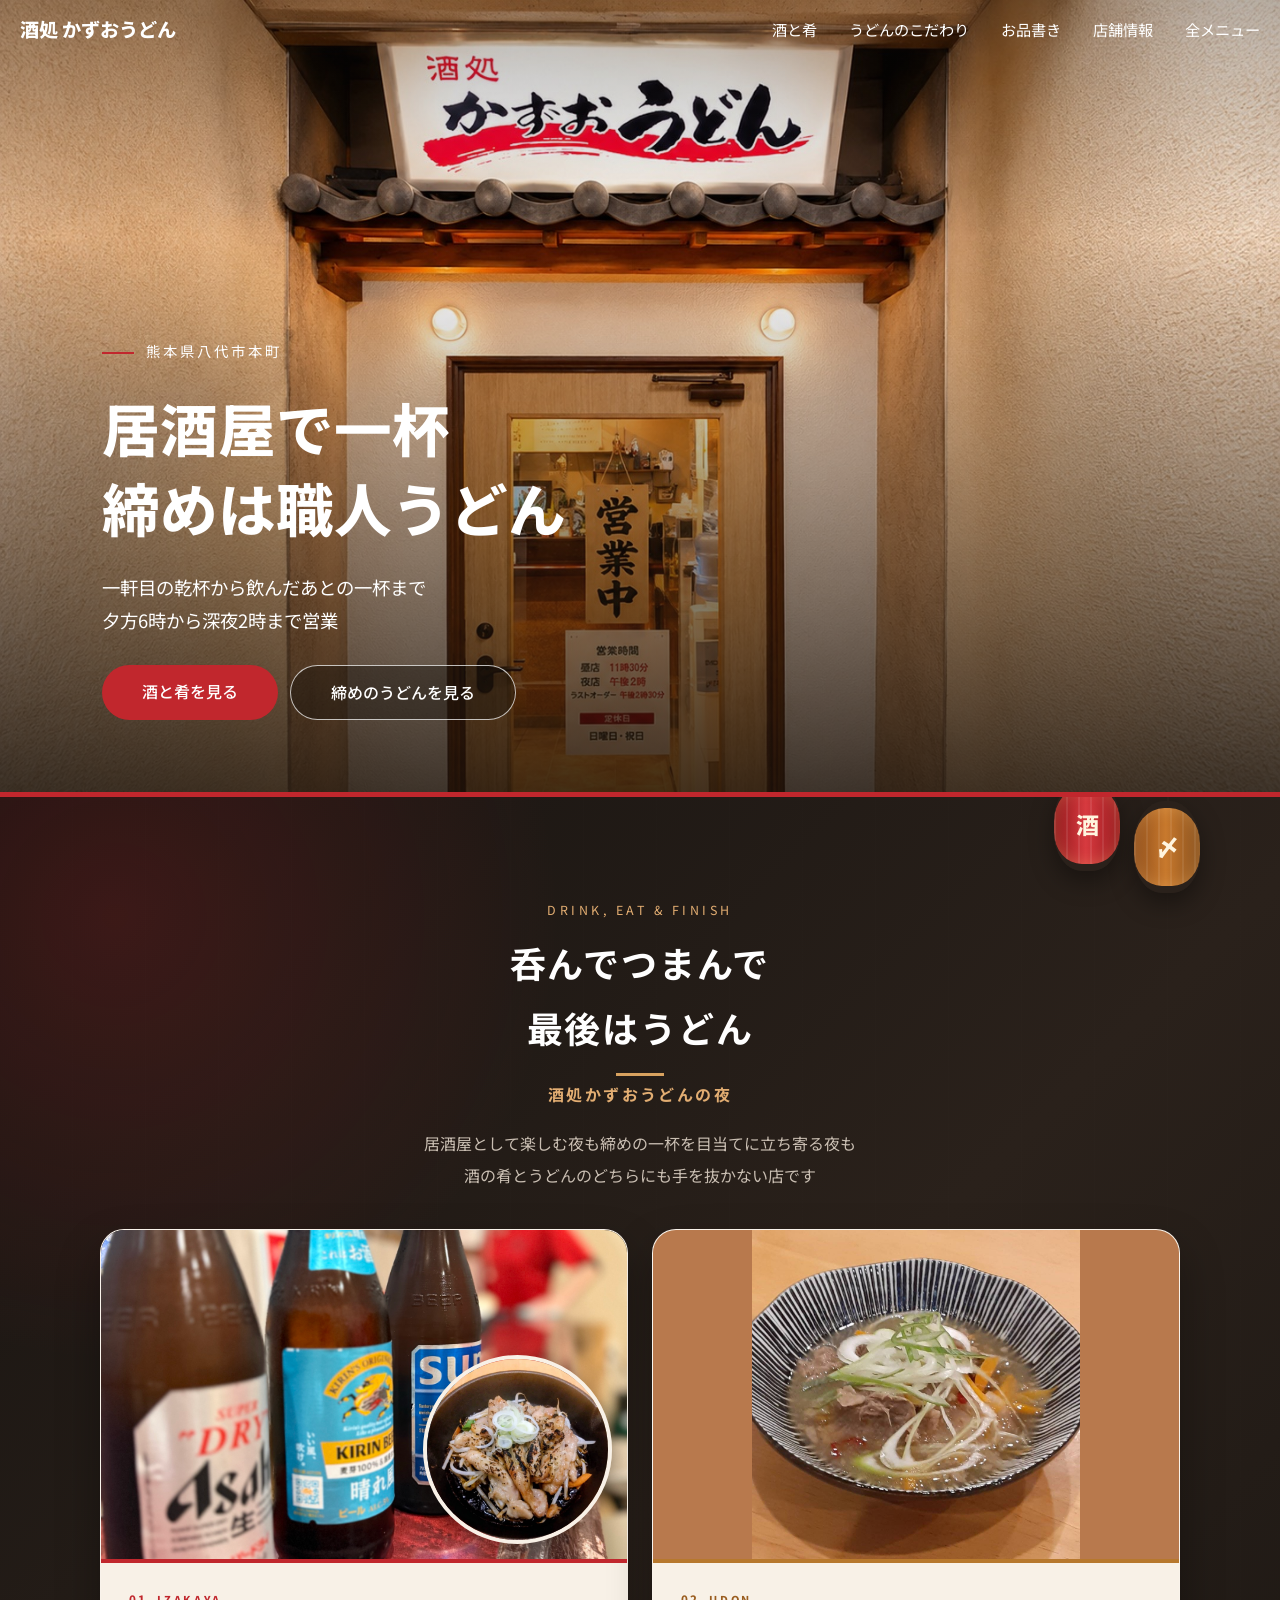
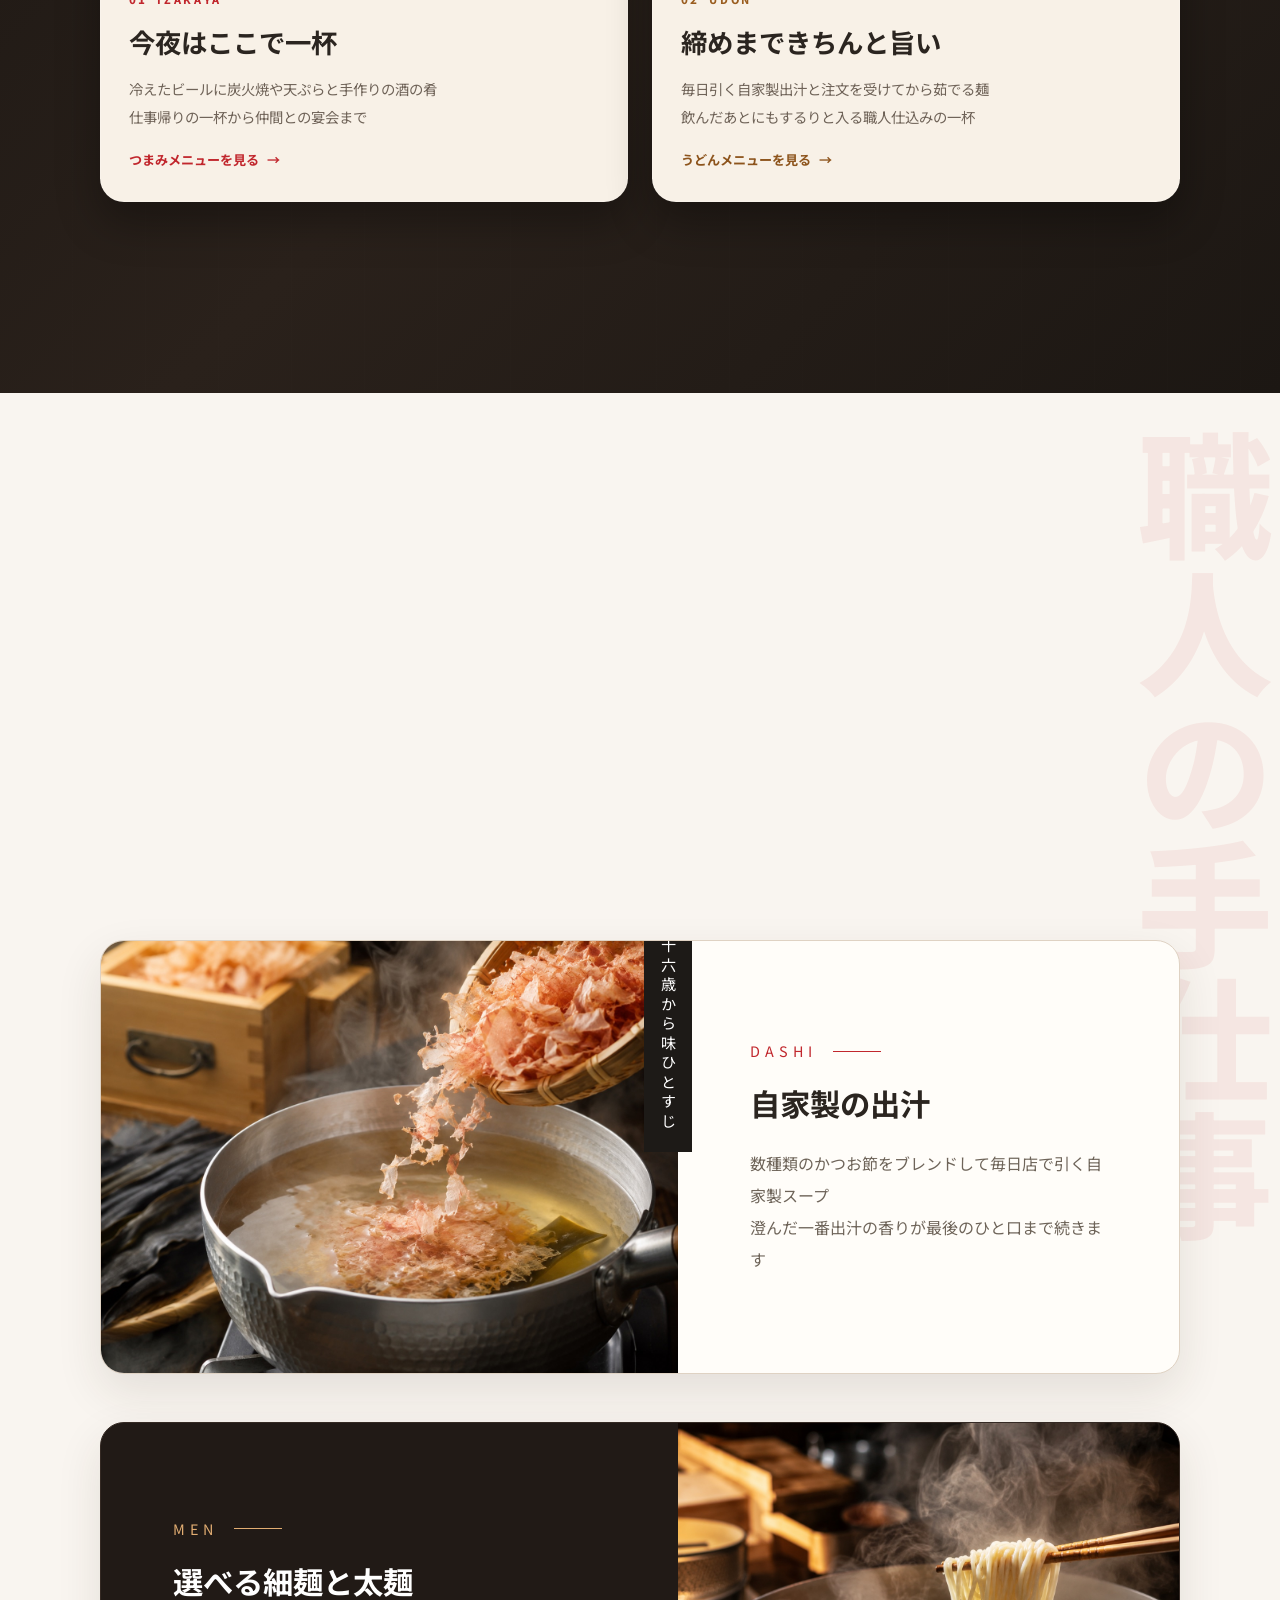
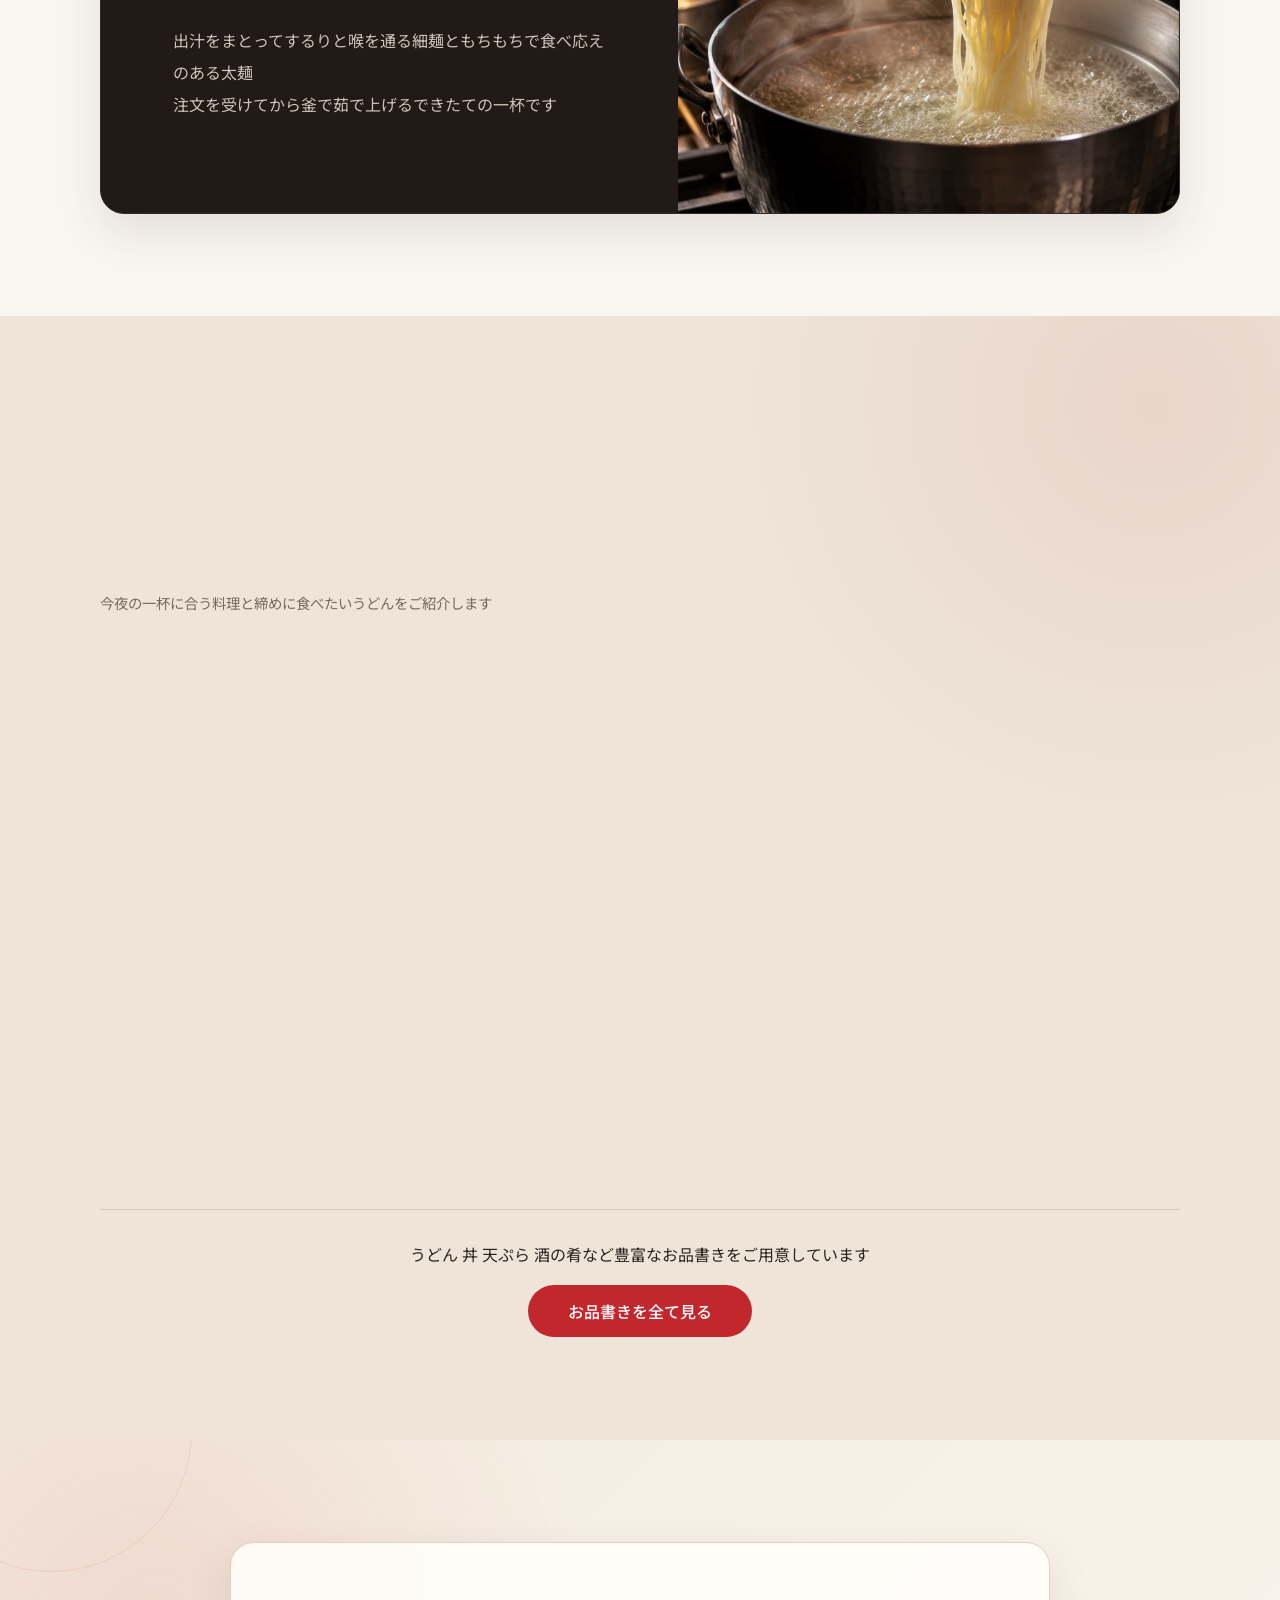
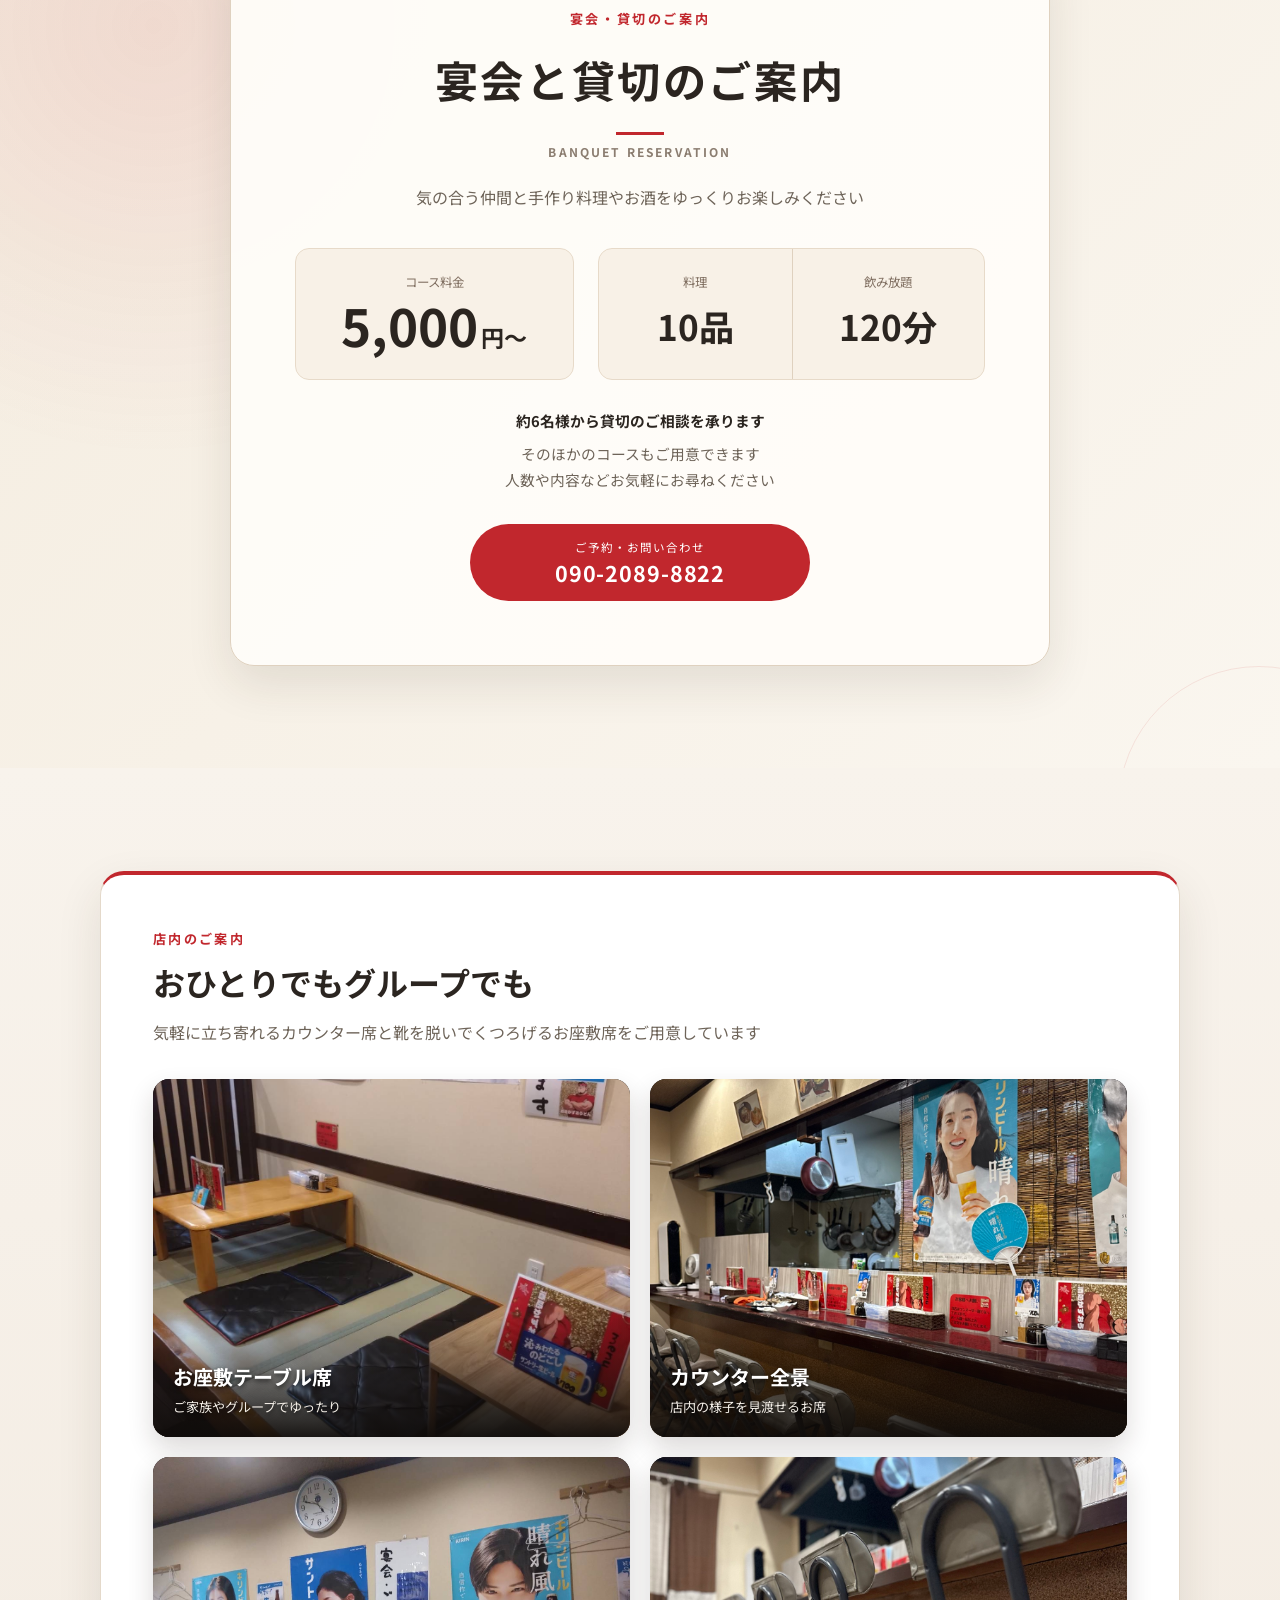
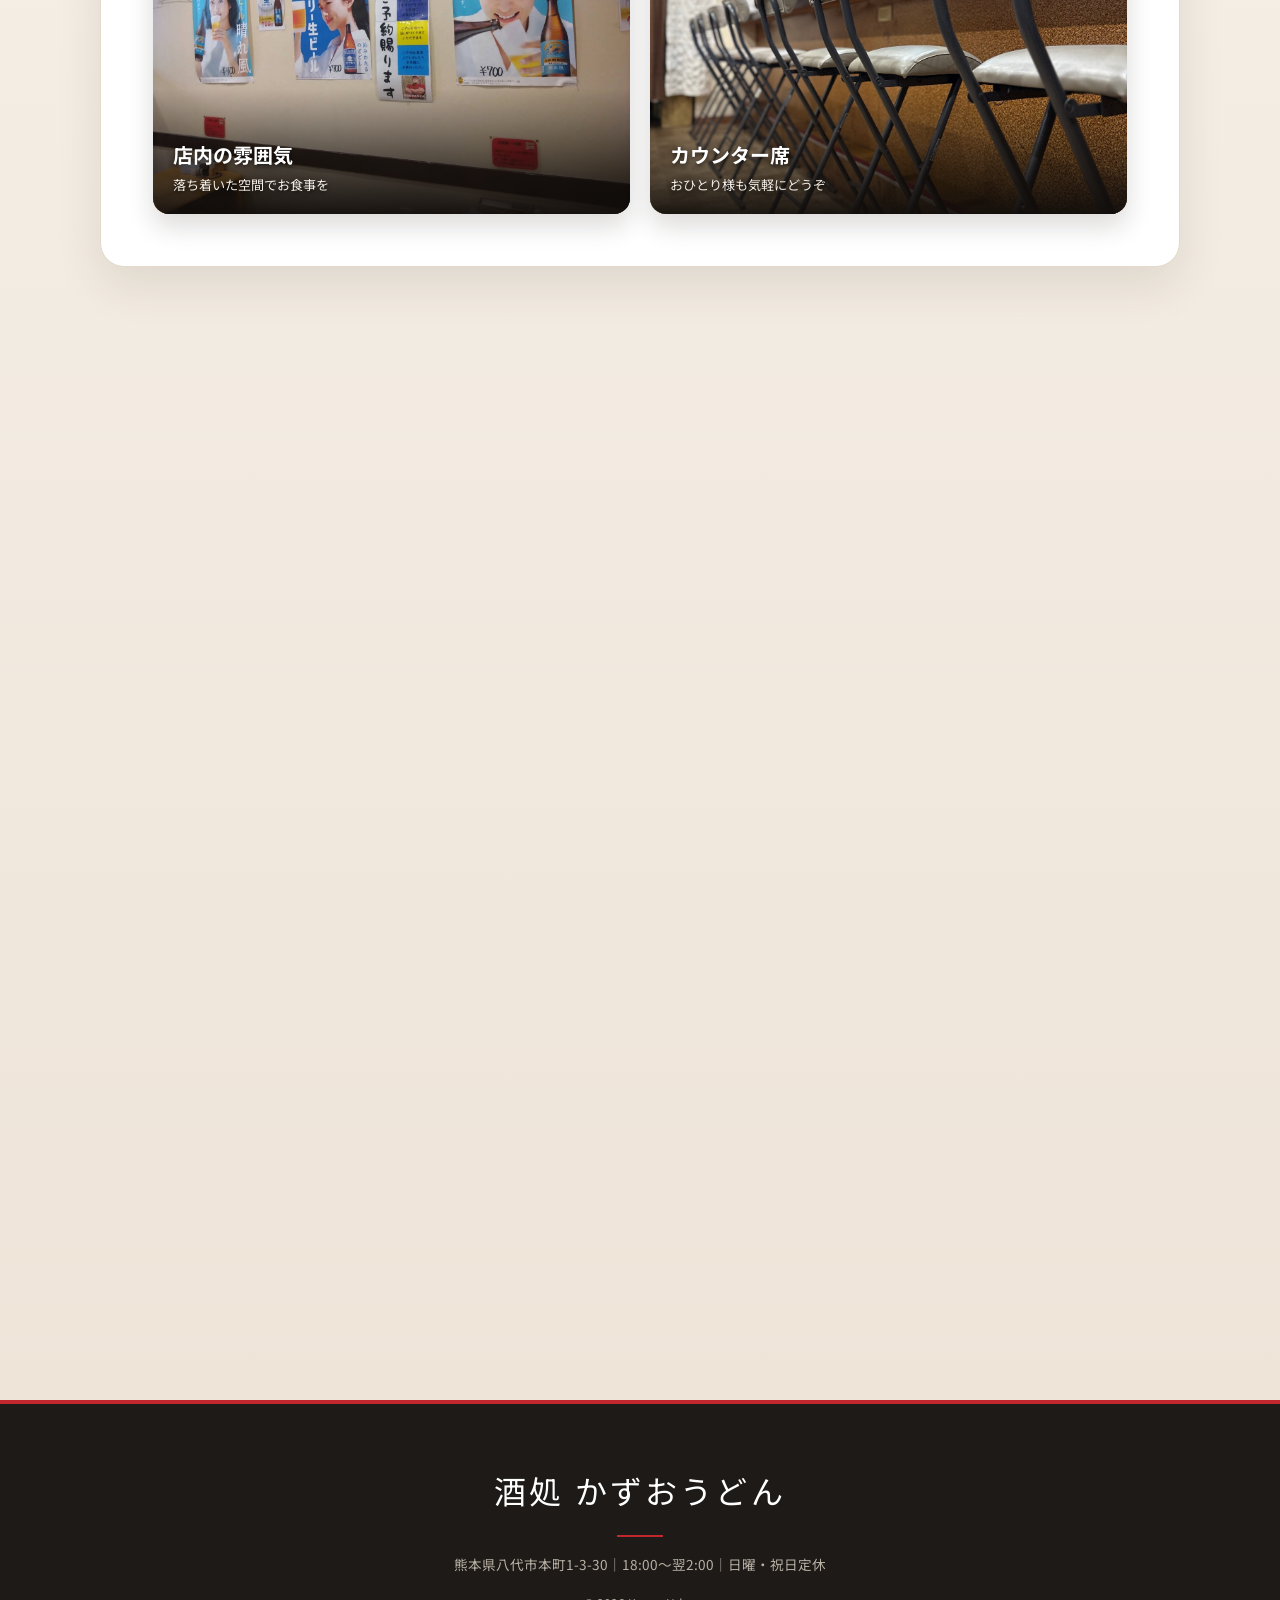
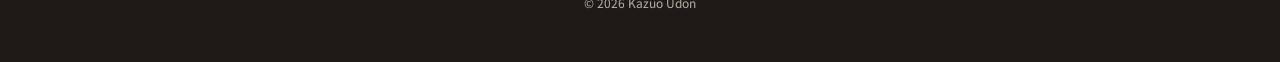
==== index.html @ e3d038cc "牛すじ写真と全ページのフォントを更新" ====
<!DOCTYPE html>
<html lang="ja">
<head>
  <meta charset="UTF-8">
  <meta name="viewport" content="width=device-width, initial-scale=1.0">
  <title>八代市の居酒屋とうどん｜酒処 かずおうどん</title>
  <meta name="description" content="熊本県八代市本町の居酒屋 酒処かずおうどん 手作りの居酒屋料理と職人仕込みのうどんを18時から翌2時まで提供 宴会や貸切にも対応">
  <meta property="og:title" content="八代市の居酒屋とうどん｜酒処 かずおうどん">
  <meta property="og:description" content="熊本県八代市本町で手作りの居酒屋料理と職人仕込みのうどんを深夜2時まで提供">
  <meta property="og:type" content="website">
  <meta property="og:image" content="images/storefront.jpg">
  <meta property="og:locale" content="ja_JP">
  <link rel="preconnect" href="https://fonts.googleapis.com">
  <link rel="preconnect" href="https://fonts.gstatic.com" crossorigin>
  <link href="https://fonts.googleapis.com/css2?family=Noto+Sans+JP:wght@400;500;600;700;800;900&amp;display=swap" rel="stylesheet">
  <link rel="stylesheet" href="css/style.css">
  <script type="application/ld+json">
  {
    "@context": "https://schema.org",
    "@type": "Restaurant",
    "name": "酒処 かずおうどん",
    "description": "熊本県八代市本町で居酒屋料理と手作りうどんを提供する酒処かずおうどん",
    "servesCuisine": ["居酒屋料理", "うどん", "和食"],
    "address": {
      "@type": "PostalAddress",
      "postalCode": "866-0861",
      "addressRegion": "熊本県",
      "addressLocality": "八代市",
      "streetAddress": "本町1-3-30",
      "addressCountry": "JP"
    },
    "geo": {
      "@type": "GeoCoordinates",
      "latitude": 32.5042107,
      "longitude": 130.6049073
    },
    "telephone": "+81-90-2089-8822",
    "openingHoursSpecification": {
      "@type": "OpeningHoursSpecification",
      "dayOfWeek": ["Monday", "Tuesday", "Wednesday", "Thursday", "Friday", "Saturday"],
      "opens": "18:00",
      "closes": "02:00"
    },
    "image": "images/storefront.jpg",
    "priceRange": "¥¥"
  }
  </script>
</head>
<body>

  <header class="header">
    <a href="#top" class="header-logo">酒処 かずおうどん</a>
    <button class="nav-toggle" aria-label="メニューを開く" aria-expanded="false">
      <span></span><span></span><span></span>
    </button>
    <nav class="nav">
      <a href="#night-style">酒と肴</a>
      <a href="#about">うどんのこだわり</a>
      <a href="#menu">お品書き</a>
      <a href="#access">店舗情報</a>
      <a href="menu.html">全メニュー</a>
    </nav>
  </header>

  <main id="top">

    <section class="hero">
      <img src="images/storefront.jpg" alt="酒処かずおうどんの店構え" class="hero-img">
      <header class="hero-text">
        <p class="hero-sub">熊本県八代市本町</p>
        <h1>居酒屋で一杯<br>締めは職人うどん</h1>
        <p class="hero-lead">一軒目の乾杯から飲んだあとの一杯まで<br>夕方6時から深夜2時まで営業</p>
        <nav class="hero-actions" aria-label="料理メニュー">
          <a href="menu.html#izakaya-menu" class="btn">酒と肴を見る</a>
          <a href="menu.html#udon-menu" class="btn btn-outline">締めのうどんを見る</a>
        </nav>
      </header>
    </section>

    <section id="night-style" class="night-style" aria-labelledby="night-style-title">
      <p class="night-lanterns" aria-hidden="true">
        <span>酒</span>
        <span>〆</span>
      </p>
      <div class="container">
        <header class="night-style-heading">
          <p class="night-style-kicker">Drink, Eat &amp; Finish</p>
          <h2 id="night-style-title"><span>呑んでつまんで<br>最後はうどん</span>酒処かずおうどんの夜</h2>
          <p>居酒屋として楽しむ夜も締めの一杯を目当てに立ち寄る夜も<br>酒の肴とうどんのどちらにも手を抜かない店です</p>
        </header>

        <nav class="night-style-grid" aria-label="居酒屋料理とうどんのメニュー">
          <a class="night-style-card night-style-card-izakaya" href="menu.html#izakaya-menu">
            <figure class="night-style-media">
              <img src="images/beer-new.jpg" alt="冷えた瓶ビール" loading="lazy">
              <img class="night-style-subphoto" src="images/IMG_せせりの炭火焼きJPG.JPG" alt="せせりの炭火焼" loading="lazy">
            </figure>
            <section class="night-style-card-body">
              <p class="night-style-number">01 <span>Izakaya</span></p>
              <h3>今夜はここで一杯</h3>
              <p>冷えたビールに炭火焼や天ぷらと手作りの酒の肴<br>仕事帰りの一杯から仲間との宴会まで</p>
              <span class="night-style-link">つまみメニューを見る</span>
            </section>
          </a>

          <a class="night-style-card night-style-card-udon" href="menu.html#udon-menu">
            <figure class="night-style-media">
              <img src="images/IMG_牛すじ煮込みJPG.JPG" alt="牛すじ煮込み" loading="lazy">
            </figure>
            <section class="night-style-card-body">
              <p class="night-style-number">02 <span>Udon</span></p>
              <h3>締めまできちんと旨い</h3>
              <p>毎日引く自家製出汁と注文を受けてから茹でる麺<br>飲んだあとにもするりと入る職人仕込みの一杯</p>
              <span class="night-style-link">うどんメニューを見る</span>
            </section>
          </a>
        </nav>

        <aside class="night-style-hours" aria-label="営業時間">
          <span>夜営業</span>
          <strong>18:00 — 翌2:00</strong>
          <small>一軒目にも締めにも</small>
        </aside>
      </div>
    </section>

    <section id="about" class="about">
      <div class="container">
        <h2><span>職人仕込みの一杯</span>Craftsmanship</h2>
        <p class="about-catch">職人歴十数年の技を一杯に</p>
        <p class="about-intro">16歳で飲食の道に入った店主 牛田和男がうどん職人として十数年磨いた技で一杯ずつ仕上げます<br>飲んだ後でもするりと入るあっさりとした味付けが身上です</p>

        <article class="feature">
          <figure class="feature-photo">
            <img src="images/katsuobushi.jpg" alt="数種類のかつお節をブレンドして引く自家製出汁" loading="lazy">
            <p class="about-vertical">十六歳から味ひとすじ</p>
          </figure>
          <section class="feature-body">
            <p class="feature-en">Dashi</p>
            <h3>自家製の出汁</h3>
            <p>数種類のかつお節をブレンドして毎日店で引く自家製スープ<br>澄んだ一番出汁の香りが最後のひと口まで続きます</p>
          </section>
        </article>

        <article class="feature reverse">
          <figure class="feature-photo">
            <img src="images/yudemen.jpg" alt="釜で茹で上げるうどんの麺" loading="lazy">
          </figure>
          <section class="feature-body">
            <p class="feature-en">Men</p>
            <h3>選べる細麺と太麺</h3>
            <p>出汁をまとってするりと喉を通る細麺ともちもちで食べ応えのある太麺<br>注文を受けてから釜で茹で上げるできたての一杯です</p>
          </section>
        </article>
      </div>
    </section>

    <section id="menu" class="menu">
      <div class="container">
        <h2><span>今夜のおすすめ</span>Recommended</h2>

        <p class="recommend-lead">今夜の一杯に合う料理と締めに食べたいうどんをご紹介します</p>
        <section class="recommend-marquees" aria-label="おすすめメニュー">
          <article class="recommend-row">
            <p class="recommend-row-label"><span>酒の肴</span>一杯目から楽しむ</p>
            <nav class="menu-marquee menu-marquee-left" data-menu-marquee="left" aria-label="おすすめの居酒屋料理"></nav>
          </article>
          <article class="recommend-row">
            <p class="recommend-row-label"><span>締めの一杯</span>出汁まで飲み干す</p>
            <nav class="menu-marquee menu-marquee-right" data-menu-marquee="right" aria-label="おすすめのうどん"></nav>
          </article>
        </section>

        <footer class="menu-more">
          <p>うどん 丼 天ぷら 酒の肴など豊富なお品書きをご用意しています</p>
          <a href="menu.html" class="btn">お品書きを全て見る</a>
        </footer>
      </div>
    </section>

    <section id="banquet" class="banquet" aria-labelledby="banquet-title">
      <div class="container">
        <article class="banquet-card">
          <p class="banquet-kicker">宴会・貸切のご案内</p>
          <h2 id="banquet-title"><span>宴会と貸切のご案内</span>Banquet Reservation</h2>
          <p class="banquet-lead">気の合う仲間と手作り料理やお酒をゆっくりお楽しみください</p>

          <section class="banquet-plan" aria-label="宴会コース内容">
            <p class="banquet-price">
              <small>コース料金</small>
              <strong>5,000<em>円〜</em></strong>
            </p>
            <ul class="banquet-includes" aria-label="コース内容">
              <li><span>料理</span><strong>10品</strong></li>
              <li><span>飲み放題</span><strong>120分</strong></li>
            </ul>
          </section>

          <aside class="banquet-notes">
            <p><strong>約6名様から貸切のご相談を承ります</strong></p>
            <p>そのほかのコースもご用意できます<br>人数や内容などお気軽にお尋ねください</p>
          </aside>

          <a class="banquet-call" href="tel:09020898822">
            <span>ご予約・お問い合わせ</span>
            <strong>090-2089-8822</strong>
          </a>
        </article>
      </div>
    </section>

    <section id="access" class="access">
      <div class="container">
        <section class="interior-guide" aria-labelledby="interior-guide-title">
          <header class="interior-guide-heading">
            <p class="interior-guide-label">店内のご案内</p>
            <h3 id="interior-guide-title">おひとりでもグループでも</h3>
            <p>気軽に立ち寄れるカウンター席と靴を脱いでくつろげるお座敷席をご用意しています</p>
          </header>
          <section class="interior-guide-gallery" aria-label="店内の座席写真">
            <figure class="interior-guide-card">
              <img src="images2/IMG_2983.JPG" alt="酒処かずおうどんのお座敷テーブル席" loading="lazy">
              <figcaption>
                <strong>お座敷テーブル席</strong>
                <span>ご家族やグループでゆったり</span>
              </figcaption>
            </figure>
            <figure class="interior-guide-card">
              <img src="images2/IMG_2937.jpg" alt="酒処かずおうどんのカウンター全景" loading="lazy">
              <figcaption>
                <strong>カウンター全景</strong>
                <span>店内の様子を見渡せるお席</span>
              </figcaption>
            </figure>
            <figure class="interior-guide-card">
              <img src="images2/IMG_2982.JPG" alt="酒処かずおうどんの店内の壁と宴会案内" loading="lazy">
              <figcaption>
                <strong>店内の雰囲気</strong>
                <span>落ち着いた空間でお食事を</span>
              </figcaption>
            </figure>
            <figure class="interior-guide-card">
              <img src="images2/IMG_2935.jpg" alt="酒処かずおうどんのカウンター席" loading="lazy">
              <figcaption>
                <strong>カウンター席</strong>
                <span>おひとり様も気軽にどうぞ</span>
              </figcaption>
            </figure>
          </section>
        </section>

        <h2><span>店舗情報</span>Information</h2>
        <section class="access-details">
          <div class="access-details-copy">
            <section class="access-grid" aria-label="店舗詳細">
              <table class="info-table">
                <tr><th>店名</th><td>酒処 かずおうどん</td></tr>
                <tr><th>住所</th><td>〒866-0861 熊本県八代市本町1-3-30</td></tr>
                <tr><th>電話</th><td><a href="tel:09020898822">090-2089-8822</a></td></tr>
                <tr><th>営業時間</th><td>18:00〜翌2:00</td></tr>
                <tr><th>定休日</th><td>日曜日・祝日</td></tr>
                <tr><th>アクセス</th><td>JR八代駅から車で約5分（本町アーケード内）</td></tr>
                <tr><th>ご利用案内</th><td><strong class="info-notice">ワンオーダー制</strong><br>お一人様一品以上のご注文をお願いいたします</td></tr>
                <tr><th>予約</th><td>電話にて受付</td></tr>
              </table>
            </section>

            <figure class="store-info-photo">
              <img src="images/IMG_0294.jpg" alt="電柱横に置かれた酒処かずおうどんの店頭看板" loading="lazy">
              <figcaption>店頭の看板を目印にお越しください</figcaption>
            </figure>
          </div>

          <section class="access-map" aria-label="店舗周辺地図">
            <iframe src="https://www.google.com/maps/embed?pb=!1m18!1m12!1m3!1d568.0321927173524!2d130.60490727078326!3d32.504210716284646!2m3!1f0!2f0!3f0!3m2!1i1024!2i768!4f13.1!3m3!1m2!1s0x35407f183d6bdc63%3A0xf85c3f35eaa39c62!2z44GL44Ga44GK44GG44Gp44KT!5e0!3m2!1sja!2sjp!4v1781084936377!5m2!1sja!2sjp" width="600" height="450" style="border:0;" allowfullscreen="" loading="lazy" referrerpolicy="no-referrer-when-downgrade" title="酒処かずおうどんの地図"></iframe>
          </section>
        </section>
      </div>
    </section>

  </main>

  <footer class="footer">
    <p class="footer-logo">酒処 かずおうどん</p>
    <p>熊本県八代市本町1-3-30｜18:00〜翌2:00｜日曜・祝日定休</p>
    <p class="copyright">&copy; 2026 Kazuo Udon</p>
  </footer>

  <script src="js/script.js"></script>
</body>
</html>
---- css/style.css ----
:root {
  --color-bg: #faf6ef;
  --color-text: #2b2520;
  --color-accent: #c1272d;
  --color-dark: #1d1a17;
  --font-main: "Noto Sans JP", sans-serif;
  --font-mincho: var(--font-main);
}

* {
  margin: 0;
  padding: 0;
  box-sizing: border-box;
}

html {
  scroll-behavior: smooth;
  scroll-padding-top: 64px;
}

body {
  font-family: var(--font-main);
  color: var(--color-text);
  background: var(--color-bg);
  line-height: 1.8;
}

img {
  max-width: 100%;
  display: block;
}

.container {
  max-width: 1000px;
  margin: 0 auto;
  padding: 0 20px;
}

/* ヘッダー */
.header {
  position: fixed;
  top: 0;
  left: 0;
  right: 0;
  z-index: 100;
  display: flex;
  align-items: center;
  justify-content: space-between;
  padding: 16px clamp(20px, 4vw, 64px);
  border-bottom: 1px solid rgba(255, 255, 255, 0.18);
  background: linear-gradient(180deg, rgba(20, 13, 10, 0.42), transparent);
  transition: padding 0.3s, background 0.3s, border-color 0.3s;
}

.header.scrolled {
  padding-top: 11px;
  padding-bottom: 11px;
  border-color: rgba(255, 255, 255, 0.08);
  background: rgba(29, 26, 23, 0.9);
  backdrop-filter: blur(12px);
}

.header-logo {
  font-family: var(--font-mincho);
  font-weight: 800;
  font-size: 1.2rem;
  letter-spacing: 0.08em;
  color: #fff;
  text-decoration: none;
}

.nav a {
  position: relative;
  color: #fff;
  text-decoration: none;
  font-size: 0.95rem;
  margin-left: 28px;
}

.nav a::after {
  content: "";
  position: absolute;
  left: 0;
  bottom: -4px;
  width: 100%;
  height: 2px;
  background: var(--color-accent);
  transform: scaleX(0);
  transform-origin: right;
  transition: transform 0.3s;
}

.nav a:hover::after {
  transform: scaleX(1);
  transform-origin: left;
}

.nav-toggle {
  display: none;
  flex-direction: column;
  gap: 5px;
  background: none;
  border: none;
  padding: 8px;
  cursor: pointer;
}

.nav-toggle span {
  width: 24px;
  height: 2px;
  background: #fff;
  transition: 0.3s;
}

/* ヒーロー：大きな写真とスナップ写真を重ねた、活気のあるファーストビュー */
.hero {
  position: relative;
  isolation: isolate;
  display: grid;
  grid-template-columns: minmax(360px, 0.9fr) minmax(540px, 1.3fr);
  align-items: center;
  gap: clamp(20px, 3vw, 54px);
  min-height: clamp(720px, 100svh, 940px);
  padding: clamp(104px, 10vh, 132px) clamp(28px, 5vw, 84px) 78px;
  overflow: hidden;
  background:
    radial-gradient(circle at 15% 15%, rgba(255, 221, 160, 0.18), transparent 28%),
    linear-gradient(118deg, #ba2028 0%, #ce2a31 44%, #241b17 44.1%, #171310 100%);
  color: #fff;
}

.hero::before {
  content: "KAZUO\A UDON";
  position: absolute;
  left: -0.04em;
  bottom: -0.2em;
  z-index: -1;
  opacity: 0.055;
  color: #fff;
  font-family: var(--font-main);
  font-size: clamp(6rem, 15vw, 14rem);
  font-weight: 900;
  line-height: 0.72;
  letter-spacing: -0.08em;
  white-space: pre;
  pointer-events: none;
}

.hero-text {
  position: relative;
  z-index: 4;
  max-width: 610px;
  padding-left: clamp(0px, 2vw, 28px);
  color: #fff;
}

.hero-text > * {
  opacity: 0;
  animation: fade-up 0.85s ease forwards;
}

.hero-text > *:nth-child(2) { animation-delay: 0.1s; }
.hero-text > *:nth-child(3) { animation-delay: 0.2s; }
.hero-text > *:nth-child(4) { animation-delay: 0.3s; }
.hero-text > *:nth-child(5) { animation-delay: 0.4s; }
.hero-text > *:nth-child(6) { animation-delay: 0.5s; }

@keyframes fade-up {
  from {
    opacity: 0;
    transform: translateY(22px);
  }
  to {
    opacity: 1;
    transform: none;
  }
}

.hero-kicker {
  display: flex;
  align-items: center;
  gap: 14px;
  margin-bottom: clamp(28px, 5vh, 48px);
  font-family: var(--font-main);
  font-size: 0.68rem;
  font-weight: 700;
  letter-spacing: 0.2em;
  text-transform: uppercase;
}

.hero-kicker span {
  padding: 7px 10px;
  border: 1px solid rgba(255, 255, 255, 0.6);
}

.hero-sub {
  display: flex;
  align-items: center;
  gap: 12px;
  font-family: var(--font-mincho);
  font-size: 0.95rem;
  font-weight: 600;
  letter-spacing: 0.2em;
}

.hero-sub::before {
  content: "";
  width: 42px;
  height: 2px;
  background: #f4c97c;
}

.hero-text h1 {
  margin: 0.22em 0 0.34em;
  font-family: var(--font-mincho);
  font-size: clamp(3rem, 5.9vw, 6rem);
  font-weight: 800;
  line-height: 1.14;
  letter-spacing: -0.055em;
}

.hero-text h1 span {
  display: block;
  white-space: nowrap;
}

.hero-text h1 span:last-child {
  color: #f5cf8c;
}

.hero-lead {
  max-width: 540px;
  font-size: clamp(0.9rem, 1.25vw, 1.05rem);
  font-weight: 500;
  line-height: 2;
}

.hero-actions {
  display: flex;
  flex-wrap: wrap;
  gap: 10px;
}

.hero-actions .btn {
  min-width: 174px;
  margin-top: 26px;
  padding: 12px 24px;
  text-align: center;
}

.hero .hero-actions .btn {
  border: 1px solid #f7efe1;
  background: #f7efe1;
  color: #241b17;
}

.hero .hero-actions .btn:hover {
  border-color: #fff;
  background: #fff;
}

.hero .hero-actions .btn-outline {
  border-color: rgba(255, 255, 255, 0.68);
  background: rgba(32, 22, 18, 0.25);
  color: #fff;
}

.hero .hero-actions .btn-outline:hover {
  border-color: #fff;
  background: rgba(32, 22, 18, 0.62);
}

.hero-info {
  display: flex;
  gap: clamp(24px, 4vw, 50px);
  margin-top: 34px;
  padding-top: 18px;
  border-top: 1px solid rgba(255, 255, 255, 0.36);
}

.hero-info div {
  display: grid;
  grid-template-columns: auto auto;
  gap: 10px;
  align-items: baseline;
}

.hero-info dt {
  color: #f5cf8c;
  font-family: var(--font-main);
  font-size: 0.62rem;
  font-weight: 700;
  letter-spacing: 0.15em;
  text-transform: uppercase;
}

.hero-info dd {
  font-family: var(--font-mincho);
  font-size: 0.9rem;
  font-weight: 600;
}

.hero-visual {
  position: relative;
  z-index: 2;
  width: 100%;
  height: min(76vh, 760px);
  min-height: 590px;
}

.hero-photo {
  --photo-transform: rotate(0deg);
  position: absolute;
  margin: 0;
  opacity: 0;
  background: #f5eee2;
  box-shadow: 0 22px 54px rgba(0, 0, 0, 0.3);
  animation: hero-photo-in 0.75s cubic-bezier(0.2, 0.8, 0.25, 1) forwards;
}

.hero-photo img {
  width: 100%;
  height: 100%;
  object-fit: cover;
}

.hero-photo-main {
  --photo-transform: rotate(2.5deg);
  inset: 2% -9% 14% 2%;
  padding: clamp(8px, 0.8vw, 13px);
  animation-delay: 0.12s;
}

.hero-photo-main .hero-img {
  object-position: center;
}

.hero-photo:not(.hero-photo-main) {
  width: clamp(118px, 12vw, 188px);
  padding: 8px 8px 34px;
  aspect-ratio: 4 / 5;
}

.hero-photo:not(.hero-photo-main) img {
  aspect-ratio: 1 / 1.08;
}

.hero-photo figcaption {
  position: absolute;
  right: 10px;
  bottom: 6px;
  left: 10px;
  color: #3a2d25;
  font-family: var(--font-mincho);
  font-size: clamp(0.62rem, 0.8vw, 0.78rem);
  font-weight: 600;
  letter-spacing: 0.08em;
  text-align: center;
}

.hero-photo-beer {
  --photo-transform: rotate(-9deg);
  top: -1%;
  left: -5%;
  z-index: 3;
  animation-delay: 0.42s;
}

.hero-photo-food {
  --photo-transform: rotate(7deg);
  bottom: 2%;
  left: -5%;
  z-index: 4;
  animation-delay: 0.62s;
}

.hero-photo-udon {
  --photo-transform: rotate(-7deg);
  right: -2%;
  bottom: -1%;
  z-index: 4;
  animation-delay: 0.78s;
}

@keyframes hero-photo-in {
  from {
    opacity: 0;
    transform: translateY(36px) rotate(0);
  }
  to {
    opacity: 1;
    transform: var(--photo-transform);
  }
}

.hero-scene-label {
  position: absolute;
  top: 8%;
  right: -1%;
  z-index: 5;
  display: flex;
  align-items: center;
  gap: 12px;
  padding: 12px 14px;
  background: #1c1713;
  box-shadow: 0 10px 24px rgba(0, 0, 0, 0.25);
  transform: rotate(2deg);
}

.hero-scene-label span {
  font-size: 0.64rem;
  letter-spacing: 0.16em;
}

.hero-scene-label strong {
  color: #f5cf8c;
  font-family: var(--font-mincho);
  font-size: 1.15rem;
}

.hero-scroll {
  position: absolute;
  bottom: 17px;
  left: 50%;
  z-index: 5;
  color: rgba(255, 255, 255, 0.8);
  font-family: var(--font-main);
  font-size: 0.58rem;
  font-weight: 700;
  letter-spacing: 0.18em;
  text-decoration: none;
  text-transform: uppercase;
  transform: translateX(-50%);
}

.hero-scroll::after {
  content: "";
  display: block;
  width: 1px;
  height: 28px;
  margin: 7px auto 0;
  background: rgba(255, 255, 255, 0.68);
}

.btn {
  display: inline-block;
  margin-top: 28px;
  padding: 12px 40px;
  background: var(--color-accent);
  color: #fff;
  text-decoration: none;
  border-radius: 999px;
  font-weight: 500;
  transition: background 0.3s, transform 0.3s;
}

.btn:hover {
  background: #9e1f24;
  transform: translateY(-2px);
}

.btn-outline {
  border: 1px solid rgba(255, 255, 255, 0.72);
  background: rgba(22, 18, 14, 0.42);
  backdrop-filter: blur(4px);
}

.btn-outline:hover {
  border-color: #fff;
  background: rgba(22, 18, 14, 0.78);
}

/* セクション共通 */
main > section {
  padding: 72px 0;
}

h2 {
  font-family: var(--font-mincho);
  font-size: 1rem;
  color: var(--color-accent);
  letter-spacing: 0.15em;
  text-align: center;
  margin-bottom: 48px;
  text-transform: uppercase;
}

h2 span {
  display: block;
  font-size: 2rem;
  color: var(--color-text);
  margin-bottom: 4px;
}

h2 span::after {
  content: "";
  display: block;
  width: 48px;
  height: 3px;
  background: var(--color-accent);
  margin: 14px auto 0;
}

h3 {
  font-family: var(--font-mincho);
  font-size: 1.25rem;
  border-left: 4px solid var(--color-accent);
  padding-left: 12px;
  margin: 32px 0 16px;
}

/* トップページ：居酒屋と締めのうどんを二本柱で見せる */
.night-style {
  position: relative;
  overflow: hidden;
  border-top: 5px solid var(--color-accent);
  background:
    radial-gradient(circle at 9% 10%, rgba(193, 39, 45, 0.2), transparent 28%),
    linear-gradient(135deg, #171310 0%, #2a211b 55%, #1c1713 100%);
  color: #fff;
}

.night-style::before {
  content: "";
  position: absolute;
  inset: 0;
  opacity: 0.18;
  background-image: repeating-linear-gradient(90deg, transparent 0 72px, rgba(255, 255, 255, 0.025) 72px 73px);
  pointer-events: none;
}

.night-style .container {
  position: relative;
  z-index: 1;
}

.night-lanterns {
  position: absolute;
  top: -18px;
  right: max(24px, calc((100vw - 1120px) / 2));
  z-index: 2;
  display: flex;
  gap: 14px;
  pointer-events: none;
}

.night-lanterns span {
  position: relative;
  display: grid;
  place-items: center;
  width: 66px;
  height: 92px;
  border-top: 7px solid #2a211b;
  border-bottom: 7px solid #2a211b;
  border-radius: 46% 46% 42% 42%;
  background:
    repeating-linear-gradient(90deg, rgba(255, 255, 255, 0.09) 0 2px, transparent 2px 12px),
    linear-gradient(90deg, #8f161b, #d73a3f 48%, #98191f);
  box-shadow: 0 10px 24px rgba(0, 0, 0, 0.38), inset 0 0 16px rgba(255, 203, 128, 0.28);
  color: #fff5df;
  font-family: var(--font-mincho);
  font-size: 1.45rem;
  font-weight: 800;
}

.night-lanterns span::before {
  content: "";
  position: absolute;
  bottom: 100%;
  left: 50%;
  width: 2px;
  height: 24px;
  background: #2a211b;
}

.night-lanterns span:nth-child(2) {
  transform: translateY(22px);
  background:
    repeating-linear-gradient(90deg, rgba(255, 255, 255, 0.08) 0 2px, transparent 2px 12px),
    linear-gradient(90deg, #8e4d1b, #c8792d 48%, #87501e);
}

.night-style-heading {
  max-width: 720px;
  margin: 0 auto 38px;
  text-align: center;
}

.night-style-kicker {
  margin-bottom: 8px;
  color: #e2ad72;
  font-family: var(--font-mincho);
  font-size: 0.78rem;
  letter-spacing: 0.28em;
  text-transform: uppercase;
}

.night-style-heading h2 {
  margin-bottom: 18px;
  color: #e2ad72;
}

.night-style-heading h2 span {
  color: #fff;
  font-size: clamp(1.65rem, 3.2vw, 2.25rem);
  letter-spacing: 0.05em;
  text-transform: none;
}

.night-style-heading h2 span::after {
  background: #d8a25f;
}

.night-style-heading > p:last-child {
  color: #c9beb2;
  line-height: 2;
}

.night-style-grid {
  display: grid;
  grid-template-columns: repeat(2, minmax(0, 1fr));
  gap: 24px;
}

.night-style-card {
  display: grid;
  grid-template-rows: auto 1fr;
  overflow: hidden;
  border: 1px solid rgba(255, 255, 255, 0.14);
  border-radius: 16px;
  background: #f8f1e7;
  color: var(--color-text);
  text-decoration: none;
  box-shadow: 0 20px 44px rgba(0, 0, 0, 0.32);
  transition: transform 0.35s ease, box-shadow 0.35s ease;
}

.night-style-card:hover,
.night-style-card:focus-visible {
  transform: translateY(-6px);
  box-shadow: 0 28px 52px rgba(0, 0, 0, 0.42);
}

.night-style-media {
  position: relative;
  min-height: 0;
  overflow: hidden;
  aspect-ratio: 16 / 10;
  background: #201813;
}

.night-style-media > img:first-child {
  width: 100%;
  height: 100%;
  object-fit: cover;
  transition: transform 0.45s ease;
}

.night-style-card:hover .night-style-media > img:first-child,
.night-style-card:focus-visible .night-style-media > img:first-child {
  transform: scale(1.035);
}

.night-style-card-izakaya .night-style-media > img:first-child {
  object-position: center 61%;
}

.night-style-card-udon .night-style-media {
  background: #b8794d;
}

.night-style-card-udon .night-style-media > img:first-child {
  object-fit: contain;
  object-position: center;
}

.night-style-subphoto {
  position: absolute;
  right: 15px;
  bottom: 15px;
  width: 36%;
  aspect-ratio: 1 / 1;
  object-fit: cover;
  border: 4px solid #f8f1e7;
  border-radius: 50%;
  box-shadow: 0 8px 24px rgba(0, 0, 0, 0.38);
}

.night-style-card-body {
  position: relative;
  padding: 26px 28px 28px;
}

.night-style-card-izakaya .night-style-card-body {
  border-top: 4px solid var(--color-accent);
}

.night-style-card-udon .night-style-card-body {
  border-top: 4px solid #b7782d;
}

.night-style-number {
  display: flex;
  align-items: center;
  gap: 10px;
  color: var(--color-accent);
  font-family: var(--font-mincho);
  font-size: 0.72rem;
  font-weight: 800;
  letter-spacing: 0.18em;
  text-transform: uppercase;
}

.night-style-card-udon .night-style-number {
  color: #9a5d1f;
}

.night-style-number span {
  font-size: 0.68rem;
  letter-spacing: 0.25em;
}

.night-style-card h3 {
  border: 0;
  padding: 0;
  margin: 8px 0 10px;
  font-size: clamp(1.3rem, 2.5vw, 1.65rem);
}

.night-style-card-body > p:not(.night-style-number) {
  color: #6f6358;
  font-size: 0.9rem;
  line-height: 1.9;
}

.night-style-link {
  display: inline-flex;
  align-items: center;
  gap: 8px;
  margin-top: 18px;
  color: var(--color-accent);
  font-size: 0.82rem;
  font-weight: 700;
}

.night-style-card-udon .night-style-link {
  color: #8d541c;
}

.night-style-link::after {
  content: "→";
  transition: transform 0.25s ease;
}

.night-style-card:hover .night-style-link::after,
.night-style-card:focus-visible .night-style-link::after {
  transform: translateX(5px);
}

.night-style-hours {
  display: flex;
  align-items: center;
  justify-content: center;
  gap: 18px;
  width: fit-content;
  margin: 34px auto 0;
  padding: 10px 24px;
  border: 1px solid rgba(226, 173, 114, 0.42);
  border-radius: 999px;
  background: rgba(0, 0, 0, 0.22);
}

.night-style-hours span {
  padding: 2px 9px;
  border-radius: 999px;
  background: var(--color-accent);
  font-size: 0.7rem;
  font-weight: 700;
}

.night-style-hours strong {
  color: #fff7e9;
  font-family: var(--font-mincho);
  font-size: 1.15rem;
  letter-spacing: 0.08em;
}

.night-style-hours small {
  color: #bdb0a4;
  font-size: 0.72rem;
}

/* こだわり */
.about {
  position: relative;
  overflow: hidden;
}

.about::before {
  content: "職人の手仕事";
  position: absolute;
  top: 32px;
  right: 8px;
  font-family: var(--font-mincho);
  font-weight: 800;
  font-size: clamp(4rem, 11vw, 8.5rem);
  line-height: 1;
  color: rgba(193, 39, 45, 0.07);
  writing-mode: vertical-rl;
  white-space: nowrap;
  pointer-events: none;
}

.about-catch {
  font-family: var(--font-mincho);
  font-size: clamp(1.5rem, 3.2vw, 2.1rem);
  line-height: 1.6;
  text-align: center;
  margin-bottom: 0.6em;
}

.about-intro {
  max-width: 620px;
  margin: 0 auto 80px;
  text-align: center;
}

.feature {
  position: relative;
  display: grid;
  grid-template-columns: 1.15fr 1fr;
  gap: clamp(36px, 6vw, 72px);
  align-items: center;
}

.feature + .feature {
  margin-top: 96px;
}

.feature.reverse .feature-photo {
  order: 2;
}

.feature-photo {
  position: relative;
}

.feature-photo::before {
  content: "";
  position: absolute;
  top: 16px;
  left: -16px;
  right: 16px;
  bottom: -16px;
  border: 2px solid var(--color-accent);
}

.feature.reverse .feature-photo::before {
  left: 16px;
  right: -16px;
}

.feature-photo img {
  position: relative;
  width: 100%;
  aspect-ratio: 4 / 3;
  object-fit: cover;
  box-shadow: 0 16px 40px rgba(43, 37, 32, 0.25);
}

.about-vertical {
  position: absolute;
  top: -24px;
  right: -14px;
  writing-mode: vertical-rl;
  font-family: var(--font-mincho);
  font-size: 0.95rem;
  letter-spacing: 0.3em;
  color: #fff;
  background: var(--color-dark);
  padding: 20px 10px;
  z-index: 1;
}

.feature-en {
  display: flex;
  align-items: center;
  gap: 16px;
  font-family: var(--font-mincho);
  color: var(--color-accent);
  letter-spacing: 0.35em;
  text-transform: uppercase;
  font-size: 0.9rem;
}

.feature-en::after {
  content: "";
  width: 48px;
  height: 1px;
  background: var(--color-accent);
}

.feature-body h3 {
  border: none;
  padding: 0;
  margin: 12px 0 16px;
  font-size: clamp(1.4rem, 2.6vw, 1.9rem);
}

.feature-body > p:last-child {
  color: #6e6459;
  line-height: 2;
}

/* メニュー */
.menu {
  background: #fff;
}

.menu-photos {
  display: grid;
  grid-template-columns: repeat(auto-fit, minmax(200px, 1fr));
  gap: 16px;
  margin-bottom: 24px;
}

.menu-photos img {
  width: 100%;
  aspect-ratio: 4 / 3;
  object-fit: cover;
  border-radius: 8px;
  transition: transform 0.4s ease, box-shadow 0.4s ease;
}

.menu-photos figure:hover img {
  transform: translateY(-6px);
  box-shadow: 0 12px 24px rgba(0, 0, 0, 0.18);
}

.menu-photos figcaption {
  text-align: center;
  font-size: 0.9rem;
  margin-top: 6px;
}

.menu-photos figcaption::before {
  content: "";
  display: inline-block;
  width: 6px;
  height: 6px;
  border-radius: 50%;
  background: var(--color-accent);
  margin-right: 8px;
  vertical-align: middle;
}

.menu-cols {
  display: grid;
  grid-template-columns: 1fr 1fr;
  gap: 0 48px;
}

.menu-list dl div {
  display: flex;
  justify-content: space-between;
  align-items: baseline;
  gap: 12px;
  padding: 8px 0;
  border-bottom: 1px dashed #ccc4b8;
}

.menu-list dd {
  white-space: nowrap;
  font-weight: 500;
}

.osusume dt::after {
  content: "おすすめ";
  font-size: 0.7rem;
  color: #fff;
  background: var(--color-accent);
  border-radius: 3px;
  padding: 1px 6px;
  margin-left: 8px;
  vertical-align: middle;
}

.menu-photos .price {
  display: block;
  font-family: var(--font-mincho);
  color: var(--color-accent);
  font-size: 1.05rem;
}

/* トップページ：おすすめメニューの自動横流れ */
.recommend-lead {
  margin: -28px 0 24px;
  color: #756a5f;
  font-size: 0.9rem;
  text-align: center;
}

.recommend-marquees {
  display: grid;
  gap: 22px;
  overflow: hidden;
}

.recommend-row {
  min-width: 0;
}

.recommend-row-label {
  display: flex;
  align-items: center;
  gap: 10px;
  margin: 0 0 8px 4px;
  color: #8a7e72;
  font-size: 0.74rem;
}

.recommend-row-label span {
  padding: 2px 10px;
  border-radius: 999px;
  background: var(--color-dark);
  color: #fff;
  font-family: var(--font-mincho);
  font-size: 0.8rem;
  letter-spacing: 0.08em;
}

.recommend-row:first-child .recommend-row-label span {
  background: var(--color-accent);
}

.menu-marquee {
  overflow: hidden;
  -webkit-mask-image: linear-gradient(90deg, transparent, #000 5%, #000 95%, transparent);
  mask-image: linear-gradient(90deg, transparent, #000 5%, #000 95%, transparent);
}

.menu-marquee-track {
  display: flex;
  width: max-content;
  will-change: transform;
}

.menu-marquee-group {
  display: flex;
  flex: 0 0 auto;
  gap: 16px;
  padding-right: 16px;
}

.menu-marquee-left .menu-marquee-track {
  animation: marquee-left 36s linear infinite;
}

.menu-marquee-right .menu-marquee-track {
  animation: marquee-right 38s linear infinite;
}

.menu-marquee:hover .menu-marquee-track,
.menu-marquee:focus-within .menu-marquee-track {
  animation-play-state: paused;
}

@keyframes marquee-left {
  from { transform: translateX(0); }
  to { transform: translateX(-50%); }
}

@keyframes marquee-right {
  from { transform: translateX(-50%); }
  to { transform: translateX(0); }
}

.recommend-card {
  position: relative;
  flex: 0 0 238px;
  height: 166px;
  overflow: hidden;
  border-radius: 12px;
  background: var(--color-dark);
  color: #fff;
  text-decoration: none;
  box-shadow: 0 8px 22px rgba(43, 37, 32, 0.18);
}

.recommend-card img {
  width: 100%;
  height: 100%;
  object-fit: cover;
  transition: transform 0.4s ease;
}

.recommend-card:hover img,
.recommend-card:focus-visible img {
  transform: scale(1.05);
}

.recommend-card-caption {
  position: absolute;
  inset: auto 0 0;
  display: flex;
  align-items: flex-end;
  justify-content: space-between;
  gap: 10px;
  padding: 36px 13px 11px;
  background: linear-gradient(transparent, rgba(12, 10, 8, 0.9));
  font-family: var(--font-mincho);
  font-size: 0.9rem;
  line-height: 1.35;
  white-space: nowrap;
}

.recommend-card-caption > span:first-child {
  flex: 1 1 auto;
  min-width: 0;
}

.recommend-card-price {
  flex: 0 0 auto;
  color: #f2c5a2;
  font-family: var(--font-main);
  font-size: 0.76rem;
  font-weight: 700;
}

.menu-more {
  text-align: center;
  margin-top: 40px;
}

.menu-more .btn {
  margin-top: 16px;
}

/* 下層ページのタイトル帯 */
.page-head {
  background: var(--color-dark);
  border-bottom: 4px solid var(--color-accent);
  color: #fff;
  text-align: center;
  padding: 130px 20px 56px;
}

.page-head-en {
  font-family: var(--font-mincho);
  color: var(--color-accent);
  letter-spacing: 0.2em;
  text-transform: uppercase;
}

.page-head h1 {
  font-family: var(--font-mincho);
  font-size: clamp(1.8rem, 4vw, 2.4rem);
}

.page-head-note {
  font-size: 0.8rem;
  color: #b8b0a4;
  margin-top: 12px;
}

/* お品書きページ */
.menu-detail-section {
  scroll-margin-top: 64px;
  content-visibility: auto;
  contain-intrinsic-size: auto 900px;
}

.menu-detail-light {
  background: #fff;
}

.menu-category-nav {
  position: sticky;
  top: 56px;
  z-index: 30;
  display: flex;
  justify-content: center;
  gap: 10px;
  padding: 10px 20px;
  border-bottom: 1px solid #e5d9ca;
  background: rgba(250, 246, 239, 0.96);
  box-shadow: 0 6px 18px rgba(43, 37, 32, 0.08);
  backdrop-filter: blur(10px);
}

.menu-category-nav a {
  display: flex;
  align-items: center;
  gap: 8px;
  min-width: 180px;
  padding: 9px 20px;
  border: 1px solid #dfd1bf;
  border-radius: 999px;
  background: #fff;
  color: var(--color-text);
  font-family: var(--font-mincho);
  text-decoration: none;
  transition: border-color 0.2s, color 0.2s, transform 0.2s;
}

.menu-category-nav a:hover {
  border-color: var(--color-accent);
  color: var(--color-accent);
  transform: translateY(-1px);
}

.menu-category-nav span {
  color: var(--color-accent);
  font-family: var(--font-main);
  font-size: 0.68rem;
  font-weight: 700;
}

.menu-photo-guide {
  display: flex;
  align-items: center;
  justify-content: center;
  gap: 12px;
  margin: -28px 0 24px;
  color: #756a5f;
  font-size: 0.88rem;
  text-align: center;
}

.menu-photo-guide span {
  padding: 3px 10px;
  border-radius: 999px;
  background: #f0e6da;
  color: var(--color-accent);
  font-size: 0.7rem;
  font-weight: 700;
}

.category-slider-shell {
  position: relative;
  margin: -12px 0 38px;
}

.category-image-slider {
  display: grid;
  grid-auto-flow: column;
  grid-auto-columns: minmax(205px, 27%);
  gap: 14px;
  overflow-x: auto;
  padding: 4px 2px 16px;
  scroll-behavior: smooth;
  scroll-snap-type: x mandatory;
  scrollbar-color: var(--color-accent) #ddd3c6;
  scrollbar-width: thin;
  overscroll-behavior-inline: contain;
}

.category-slide {
  position: relative;
  min-width: 0;
  overflow: hidden;
  border-radius: 12px;
  background: var(--color-dark);
  box-shadow: 0 8px 20px rgba(43, 37, 32, 0.17);
  scroll-snap-align: start;
}

.category-slide img {
  width: 100%;
  aspect-ratio: 4 / 5;
  object-fit: cover;
  transition: transform 0.4s ease;
}

.category-slide-landscape img {
  object-position: center;
}

.category-slide:hover img {
  transform: scale(1.035);
}

.category-slide figcaption {
  position: absolute;
  inset: auto 0 0;
  padding: 48px 13px 11px;
  background: linear-gradient(transparent, rgba(12, 10, 8, 0.9));
  color: #fff;
  font-family: var(--font-mincho);
  font-size: 0.82rem;
  line-height: 1.35;
  white-space: nowrap;
}

.category-slider-button {
  position: absolute;
  top: calc(50% - 30px);
  z-index: 2;
  width: 44px;
  height: 44px;
  border: 0;
  border-radius: 50%;
  background: rgba(29, 26, 23, 0.92);
  color: #fff;
  font-size: 1.45rem;
  line-height: 1;
  cursor: pointer;
  box-shadow: 0 6px 16px rgba(0, 0, 0, 0.23);
  transition: background 0.25s, opacity 0.25s, transform 0.25s;
}

.category-slider-button:hover:not(:disabled) {
  background: var(--color-accent);
  transform: scale(1.06);
}

.category-slider-button:disabled {
  opacity: 0.25;
  cursor: default;
}

.category-slider-prev { left: -18px; }
.category-slider-next { right: -18px; }

.menu-accordion-grid {
  display: grid;
  grid-template-columns: repeat(2, minmax(0, 1fr));
  gap: 14px 24px;
  align-items: start;
}

.menu-accordion {
  overflow: hidden;
  border: 1px solid #e1d5c7;
  border-radius: 10px;
  background: #fff;
  transition: border-color 0.2s, box-shadow 0.2s;
}

.menu-accordion[open] {
  border-color: #d3b9a4;
  box-shadow: 0 8px 22px rgba(60, 46, 34, 0.08);
}

.menu-accordion summary {
  display: flex;
  align-items: center;
  gap: 10px;
  padding: 14px 16px;
  color: var(--color-text);
  font-family: var(--font-mincho);
  font-size: 1.1rem;
  font-weight: 600;
  list-style: none;
  cursor: pointer;
}

.menu-accordion summary::-webkit-details-marker {
  display: none;
}

.menu-accordion summary span {
  flex: 1;
}

.menu-accordion summary small {
  padding: 2px 8px;
  border-radius: 999px;
  background: #f2e8dd;
  color: #806f61;
  font-family: var(--font-main);
  font-size: 0.68rem;
  font-weight: 700;
}

.menu-accordion summary::after {
  content: "+";
  display: grid;
  width: 26px;
  height: 26px;
  place-items: center;
  border-radius: 50%;
  background: var(--color-accent);
  color: #fff;
  font-family: var(--font-main);
  font-size: 1rem;
  line-height: 1;
}

.menu-accordion[open] summary::after {
  content: "−";
}

.menu-accordion dl {
  padding: 0 16px 12px;
}

.izakaya .menu-accordion {
  border-color: #4b433c;
  background: #27231f;
}

.izakaya .menu-accordion[open] {
  border-color: #75665a;
  box-shadow: 0 10px 24px rgba(0, 0, 0, 0.18);
}

.izakaya .menu-accordion summary {
  color: #fff;
}

.izakaya .menu-accordion summary small {
  background: #3b342e;
  color: #d9cec2;
}

.izakaya .menu-photo-guide {
  color: #d5cabf;
}

.izakaya .menu-photo-guide span {
  background: #3b342e;
  color: #f1c1a1;
}

.menu-subsection {
  margin-top: 56px;
  padding-top: 22px;
  border-top: 2px solid #ddd3c6;
}

.menu-subsection-title {
  border-left: 0;
  padding-left: 0;
  font-size: 1.55rem;
  text-align: center;
}

.menu-subsection-title::after {
  content: "";
  display: block;
  width: 42px;
  height: 3px;
  margin: 10px auto 0;
  background: var(--color-accent);
}

.izakaya .category-slide {
  box-shadow: 0 8px 20px rgba(0, 0, 0, 0.36);
}

/* 酒の肴 */
.izakaya {
  background: var(--color-dark);
  border-top: 4px solid var(--color-accent);
  color: #ece6dc;
}

.izakaya h2 span {
  color: #fff;
}

.izakaya .menu-list dl div {
  border-bottom-color: #4a443d;
}

/* 店舗案内 */
.access-grid {
  max-width: 760px;
  margin: 0 auto;
}

.info-table {
  width: 100%;
  border-collapse: collapse;
}

.info-table th,
.info-table td {
  text-align: left;
  padding: 12px 8px;
  border-bottom: 1px solid #ddd5c8;
  font-weight: 400;
  vertical-align: top;
}

.info-table th {
  white-space: nowrap;
  width: 6em;
  color: var(--color-accent);
}

.info-table a {
  color: inherit;
}

.info-notice {
  color: var(--color-accent);
  font-weight: 700;
}

.store-info-photo {
  max-width: 420px;
  margin: 36px auto 0;
}

.store-info-photo img {
  width: 100%;
  border-radius: 8px;
  box-shadow: 0 8px 22px rgba(68, 54, 40, 0.12);
}

.store-info-photo figcaption {
  margin-top: 8px;
  color: #786b60;
  font-size: 0.82rem;
  text-align: center;
}

.interior-guide {
  margin: 0 0 72px;
  padding: clamp(28px, 5vw, 52px);
  background: #fff;
  border: 1px solid #e4d9ca;
  border-top: 4px solid var(--color-accent);
  border-radius: 8px;
  color: var(--color-text);
  box-shadow: 0 12px 30px rgba(68, 54, 40, 0.08);
}

.interior-guide-heading {
  max-width: 660px;
  margin-bottom: 32px;
}

.interior-guide-label {
  color: var(--color-accent);
  font-size: 0.82rem;
  font-weight: 700;
  letter-spacing: 0.18em;
}

.interior-guide-heading h3 {
  margin: 8px 0 12px;
  border-left: 0;
  padding-left: 0;
  font-size: clamp(1.5rem, 3vw, 2rem);
  line-height: 1.5;
}

.interior-guide-heading > p:last-child {
  color: #6e6459;
}

.interior-guide-gallery {
  display: grid;
  grid-template-columns: repeat(2, minmax(0, 1fr));
  gap: 20px;
}

.interior-guide-card {
  position: relative;
  overflow: hidden;
  min-height: 0;
  aspect-ratio: 4 / 3;
  border-radius: 6px;
  background: #100e0d;
}

.interior-guide-card img {
  width: 100%;
  height: 100%;
  object-fit: cover;
  transition: transform 0.5s ease;
}

.interior-guide-card:hover img {
  transform: scale(1.025);
}

.interior-guide-card figcaption {
  position: absolute;
  right: 0;
  bottom: 0;
  left: 0;
  display: flex;
  flex-direction: column;
  padding: 48px 20px 18px;
  background: linear-gradient(transparent, rgba(15, 12, 10, 0.94));
  text-shadow: 0 2px 5px rgba(0, 0, 0, 0.75);
}

.interior-guide-card strong {
  color: #fff;
  font-family: var(--font-mincho);
  font-size: 1.25rem;
}

.interior-guide-card span {
  color: #f3eee7;
  font-size: 0.82rem;
}

.access-map {
  margin-top: 40px;
}

.access-map iframe {
  display: block;
  width: 100%;
  height: 400px;
  border: 0;
  border-radius: 8px;
}

/* 宴会予約 */
.banquet {
  position: relative;
  overflow: hidden;
  background:
    radial-gradient(circle at 12% 20%, rgba(193, 39, 45, 0.1), transparent 32%),
    linear-gradient(135deg, #f4ecdf 0%, #faf6ef 100%);
}

.banquet::before,
.banquet::after {
  content: "";
  position: absolute;
  width: 280px;
  height: 280px;
  border: 1px solid rgba(193, 39, 45, 0.1);
  border-radius: 50%;
  pointer-events: none;
}

.banquet::before {
  top: -150px;
  left: -90px;
}

.banquet::after {
  right: -120px;
  bottom: -180px;
}

.banquet-card {
  position: relative;
  z-index: 1;
  max-width: 820px;
  margin: 0 auto;
  padding: clamp(36px, 6vw, 64px);
  border: 1px solid #dfd1bf;
  border-radius: 8px;
  background: rgba(255, 255, 255, 0.78);
  color: var(--color-text);
  text-align: center;
  box-shadow: 0 16px 36px rgba(68, 54, 40, 0.09);
}

.banquet-kicker {
  margin-bottom: 10px;
  color: var(--color-accent);
  font-size: 0.82rem;
  font-weight: 700;
  letter-spacing: 0.2em;
}

.banquet h2 {
  margin-bottom: 20px;
  color: #8b7d70;
  font-size: 0.75rem;
  letter-spacing: 0.18em;
}

.banquet h2 span {
  margin-bottom: 6px;
  color: var(--color-text);
  font-size: clamp(1.8rem, 4vw, 2.7rem);
  letter-spacing: 0.06em;
  text-transform: none;
}

.banquet h2 span::after {
  background: var(--color-accent);
}

.banquet-lead {
  color: #6e6459;
}

.banquet-plan {
  display: grid;
  grid-template-columns: minmax(210px, 0.9fr) 1.25fr;
  gap: 24px;
  align-items: stretch;
  margin: 36px 0 28px;
}

.banquet-price,
.banquet-includes {
  border: 1px solid #e7dac9;
  border-radius: 6px;
  background: #f8f1e7;
}

.banquet-price {
  display: flex;
  flex-direction: column;
  justify-content: center;
  padding: 22px;
}

.banquet-price small {
  color: #806f61;
  font-size: 0.78rem;
}

.banquet-price strong {
  font-family: var(--font-mincho);
  font-size: clamp(2.25rem, 5vw, 3.2rem);
  line-height: 1.25;
}

.banquet-price em {
  margin-left: 3px;
  font-size: 0.45em;
  font-style: normal;
}

.banquet-includes {
  display: grid;
  grid-template-columns: repeat(2, minmax(0, 1fr));
  list-style: none;
}

.banquet-includes li {
  display: flex;
  flex-direction: column;
  justify-content: center;
  padding: 22px 16px;
}

.banquet-includes li + li {
  border-left: 1px solid #dfd1bf;
}

.banquet-includes span {
  color: #806f61;
  font-size: 0.78rem;
}

.banquet-includes strong {
  font-family: var(--font-mincho);
  font-size: clamp(1.6rem, 4vw, 2.2rem);
}

.banquet-notes {
  color: #6e6459;
  font-size: 0.92rem;
}

.banquet-notes p + p {
  margin-top: 6px;
}

.banquet-notes strong {
  color: var(--color-text);
}

.banquet-call {
  display: inline-flex;
  flex-direction: column;
  min-width: min(100%, 340px);
  margin-top: 30px;
  padding: 13px 28px;
  border-radius: 999px;
  background: var(--color-accent);
  color: #fff;
  text-decoration: none;
  transition: background 0.3s, transform 0.3s;
}

.banquet-call:hover {
  background: #9e1f24;
  transform: translateY(-2px);
}

.banquet-call span {
  font-size: 0.72rem;
  letter-spacing: 0.08em;
}

.banquet-call strong {
  font-family: var(--font-mincho);
  font-size: 1.35rem;
  letter-spacing: 0.04em;
  line-height: 1.4;
}

.banquet-card.visible .banquet-price,
.banquet-card.visible .banquet-includes,
.banquet-card.visible .banquet-call {
  animation: banquet-pop 0.55s cubic-bezier(0.2, 0.85, 0.35, 1.2) both;
}

.banquet-card.visible .banquet-includes {
  animation-delay: 0.08s;
}

.banquet-card.visible .banquet-call {
  animation-delay: 0.16s;
}

@keyframes banquet-pop {
  from {
    opacity: 0;
    transform: translateY(12px) scale(0.96);
  }
  to {
    opacity: 1;
    transform: none;
  }
}

/* スクロールでふわっと表示 */
.reveal {
  opacity: 0;
  transform: translateY(24px);
  transition: opacity 0.7s ease, transform 0.7s ease;
}

.reveal.visible {
  opacity: 1;
  transform: none;
}

.menu-photos figure:nth-child(2) { transition-delay: 0.1s; }
.menu-photos figure:nth-child(3) { transition-delay: 0.2s; }
.menu-photos figure:nth-child(4) { transition-delay: 0.3s; }

@media (prefers-reduced-motion: reduce) {
  html {
    scroll-behavior: auto;
  }

  .hero-text > * {
    animation: none;
    opacity: 1;
  }

  .hero-photo {
    animation: none;
    opacity: 1;
    transform: var(--photo-transform);
  }

  .reveal {
    transition: none;
    opacity: 1;
    transform: none;
  }

  .menu-marquee {
    overflow-x: auto;
    -webkit-mask-image: none;
    mask-image: none;
  }

  .menu-marquee-track {
    animation: none !important;
  }

  .menu-marquee-group[aria-hidden="true"] {
    display: none;
  }

  .category-image-slider {
    scroll-behavior: auto;
  }

  .banquet-card.visible .banquet-price,
  .banquet-card.visible .banquet-includes,
  .banquet-card.visible .banquet-call {
    animation: none;
  }
}

/* フッター */
.footer {
  background: var(--color-dark);
  border-top: 4px solid var(--color-accent);
  color: #b8b0a4;
  text-align: center;
  padding: 40px 20px;
  font-size: 0.85rem;
}

.footer-logo {
  font-family: var(--font-mincho);
  font-size: 1.3rem;
  color: #fff;
  margin-bottom: 8px;
}

.copyright {
  margin-top: 16px;
  font-size: 0.75rem;
}

/* タブレット */
@media (min-width: 769px) and (max-width: 1100px) {
  .hero {
    grid-template-columns: minmax(300px, 0.9fr) minmax(390px, 1.1fr);
    gap: 18px;
    padding-right: 24px;
    padding-left: 24px;
  }

  .hero-text {
    padding-left: 0;
  }

  .hero-text h1 {
    font-size: clamp(2.7rem, 5.8vw, 4.1rem);
  }

  .hero-visual {
    height: min(70vh, 650px);
    min-height: 540px;
  }

  .hero-photo:not(.hero-photo-main) {
    width: clamp(108px, 13vw, 148px);
  }

  .hero-info {
    display: grid;
    gap: 6px;
  }
}

/* スマホ */
@media (max-width: 768px) {
  .nav-toggle {
    display: flex;
  }

  .nav {
    position: fixed;
    top: 0;
    right: 0;
    width: min(70vw, 280px);
    height: 100vh;
    background: var(--color-dark);
    display: flex;
    flex-direction: column;
    padding: 80px 32px;
    gap: 8px;
    transform: translateX(100%);
    transition: transform 0.3s;
  }

  .nav.open {
    transform: translateX(0);
  }

  .nav a {
    margin: 0;
    padding: 12px 0;
    border-bottom: 1px solid #3a352f;
  }

  .nav-toggle.open span:nth-child(1) {
    transform: translateY(7px) rotate(45deg);
  }

  .nav-toggle.open span:nth-child(2) {
    opacity: 0;
  }

  .nav-toggle.open span:nth-child(3) {
    transform: translateY(-7px) rotate(-45deg);
  }

  .hero {
    display: flex;
    flex-direction: column;
    min-height: auto;
    padding: 84px 18px 58px;
    background:
      radial-gradient(circle at 20% 10%, rgba(255, 221, 160, 0.16), transparent 28%),
      linear-gradient(168deg, #c3222b 0%, #c3222b 56%, #211814 56.1%, #171310 100%);
  }

  .hero::before {
    bottom: 22%;
    font-size: 29vw;
  }

  .hero-visual {
    order: 1;
    width: 100%;
    height: min(58vh, 520px);
    min-height: 410px;
  }

  .hero-photo-main {
    inset: 3% -12% 16% 2%;
    padding: 7px;
  }

  .hero-photo-main .hero-img {
    object-position: 52% center;
  }

  .hero-photo:not(.hero-photo-main) {
    width: clamp(92px, 26vw, 130px);
    padding: 6px 6px 28px;
  }

  .hero-photo-beer {
    top: -1%;
    left: -2%;
  }

  .hero-photo-food {
    bottom: 3%;
    left: -1%;
  }

  .hero-photo-udon {
    right: -1%;
    bottom: 0;
  }

  .hero-photo figcaption {
    bottom: 4px;
    font-size: 0.58rem;
  }

  .hero-scene-label {
    top: 8%;
    right: -4px;
    padding: 8px 10px;
  }

  .hero-scene-label span {
    display: none;
  }

  .hero-text {
    order: 2;
    width: 100%;
    max-width: none;
    padding: 6px 2px 0;
  }

  .hero-kicker {
    margin-bottom: 22px;
    font-size: 0.58rem;
  }

  .hero-sub {
    font-size: 0.78rem;
  }

  .hero-text h1 {
    margin-top: 0.3em;
    font-size: clamp(2.55rem, 12vw, 3.8rem);
    line-height: 1.2;
  }

  .hero-text h1 span {
    white-space: normal;
  }

  .hero-lead {
    max-width: 360px;
    font-size: 0.82rem;
    line-height: 1.85;
  }

  .hero-actions {
    width: 100%;
    gap: 8px;
  }

  .hero-actions .btn {
    flex: 1 1 145px;
    min-width: 0;
    margin-top: 20px;
    padding: 10px 12px;
    font-size: 0.78rem;
  }

  .hero-info {
    gap: 18px;
    margin-top: 26px;
    padding-top: 14px;
  }

  .hero-info div {
    display: block;
  }

  .hero-info dt {
    margin-bottom: 2px;
  }

  .hero-info dd {
    font-size: 0.78rem;
  }

  .hero-scroll {
    display: none;
  }

  .night-style {
    padding-top: 68px;
  }

  .night-lanterns {
    top: -12px;
    right: 14px;
    gap: 8px;
    opacity: 0.8;
  }

  .night-lanterns span {
    width: 42px;
    height: 60px;
    border-top-width: 5px;
    border-bottom-width: 5px;
    font-size: 0.95rem;
  }

  .night-lanterns span::before {
    height: 18px;
  }

  .night-lanterns span:nth-child(2) {
    transform: translateY(14px);
  }

  .night-style-heading {
    margin-bottom: 26px;
    padding-right: 28px;
    text-align: left;
  }

  .night-style-heading h2 {
    margin-bottom: 14px;
    text-align: left;
  }

  .night-style-heading h2 span {
    font-size: 1.55rem;
    line-height: 1.55;
  }

  .night-style-heading h2 span::after {
    margin: 12px 0 0;
  }

  .night-style-heading > p:last-child {
    font-size: 0.84rem;
    line-height: 1.8;
  }

  .night-style-grid {
    grid-template-columns: 1fr;
    gap: 14px;
  }

  .night-style-card {
    grid-template-columns: 42% 58%;
    grid-template-rows: 1fr;
    min-height: 244px;
    border-radius: 12px;
  }

  .night-style-media {
    height: 100%;
    aspect-ratio: auto;
  }

  .night-style-card-udon .night-style-media > img:first-child {
    object-position: 49% center;
  }

  .night-style-subphoto {
    right: 8px;
    bottom: 10px;
    width: 54%;
    border-width: 3px;
  }

  .night-style-card-body {
    display: flex;
    flex-direction: column;
    justify-content: center;
    padding: 16px 14px;
  }

  .night-style-card-izakaya .night-style-card-body,
  .night-style-card-udon .night-style-card-body {
    border-top: 0;
    border-left: 3px solid var(--color-accent);
  }

  .night-style-card-udon .night-style-card-body {
    border-left-color: #b7782d;
  }

  .night-style-number {
    font-size: 0.62rem;
  }

  .night-style-card h3 {
    margin: 6px 0 8px;
    font-size: 1.08rem;
    line-height: 1.55;
  }

  .night-style-card-body > p:not(.night-style-number) {
    font-size: 0.72rem;
    line-height: 1.7;
  }

  .night-style-link {
    margin-top: 12px;
    font-size: 0.7rem;
  }

  .night-style-hours {
    flex-wrap: wrap;
    gap: 4px 10px;
    margin-top: 22px;
    padding: 8px 14px;
  }

  .night-style-hours strong {
    font-size: 0.96rem;
  }

  .night-style-hours small {
    flex-basis: 100%;
    text-align: center;
  }

  main > section {
    padding: 56px 0;
  }

  .feature,
  .menu-cols {
    grid-template-columns: 1fr;
    gap: 24px;
  }

  .interior-guide {
    margin: 0 0 48px;
    padding: 24px 20px;
  }

  .interior-guide-heading {
    margin-bottom: 20px;
  }

  .store-info-photo {
    width: min(82%, 320px);
    margin-top: 28px;
  }

  .interior-guide-heading h3 {
    margin-top: 5px;
    font-size: 1.4rem;
  }

  .interior-guide-heading > p:last-child {
    font-size: 0.88rem;
    line-height: 1.7;
  }

  .interior-guide-gallery {
    grid-auto-flow: column;
    grid-auto-columns: 78%;
    grid-template-columns: none;
    gap: 12px;
    overflow-x: auto;
    margin-right: -20px;
    padding-right: 20px;
    scroll-snap-type: x mandatory;
    scrollbar-width: none;
  }

  .interior-guide-gallery::-webkit-scrollbar {
    display: none;
  }

  .interior-guide-card {
    aspect-ratio: 4 / 3;
    scroll-snap-align: start;
  }

  .interior-guide-card figcaption {
    padding: 34px 14px 12px;
  }

  .interior-guide-card strong {
    font-size: 1rem;
  }

  .interior-guide-card span {
    font-size: 0.72rem;
  }

  .banquet-plan {
    grid-template-columns: minmax(105px, 0.8fr) 1.3fr;
    gap: 8px;
    margin: 20px 0 18px;
  }

  .banquet-card {
    padding: 26px 16px;
  }

  .banquet h2 span {
    font-size: clamp(1.35rem, 6vw, 1.55rem);
    letter-spacing: 0.03em;
    white-space: nowrap;
  }

  .banquet-kicker {
    margin-bottom: 4px;
    font-size: 0.7rem;
  }

  .banquet h2 {
    margin-bottom: 12px;
    font-size: 0.62rem;
  }

  .banquet h2 span {
    margin-bottom: 2px;
  }

  .banquet h2 span::after {
    width: 36px;
    margin-top: 9px;
  }

  .banquet-lead {
    font-size: 0.84rem;
    line-height: 1.7;
  }

  .banquet-price {
    padding: 12px 7px;
  }

  .banquet-price strong {
    font-size: 1.65rem;
  }

  .banquet-includes li {
    padding: 12px 5px;
  }

  .banquet-includes strong {
    font-size: 1.25rem;
  }

  .banquet-price small,
  .banquet-includes span {
    font-size: 0.66rem;
  }

  .banquet-notes {
    font-size: 0.78rem;
    line-height: 1.65;
  }

  .banquet-call {
    margin-top: 18px;
    padding: 10px 18px;
  }

  .banquet-call strong {
    font-size: 1.2rem;
  }

  .feature.reverse .feature-photo {
    order: 0;
  }

  .feature + .feature {
    margin-top: 44px;
  }

  .about-intro {
    margin-bottom: 40px;
  }

  .feature {
    gap: 18px;
  }

  .feature-photo img {
    aspect-ratio: 16 / 10;
    max-height: 250px;
  }

  .feature-photo::before {
    top: 8px;
    right: 8px;
    bottom: -8px;
    left: -8px;
  }

  .feature.reverse .feature-photo::before {
    right: -8px;
    left: 8px;
  }

  .about-vertical {
    top: 10px;
    right: 10px;
    padding: 6px 10px;
    font-size: 0.7rem;
    letter-spacing: 0.12em;
    writing-mode: horizontal-tb;
  }

  .feature-en {
    gap: 10px;
    font-size: 0.78rem;
  }

  .feature-en::after {
    width: 36px;
  }

  .feature-body h3 {
    margin: 8px 0 10px;
    font-size: 1.35rem;
  }

  .feature-body > p:last-child {
    font-size: 0.9rem;
    line-height: 1.75;
  }

  .recommend-lead {
    margin-top: -24px;
  }

  .recommend-marquees {
    margin-right: -20px;
    margin-left: -20px;
  }

  .recommend-row-label {
    margin-left: 20px;
  }

  .recommend-card {
    flex-basis: 196px;
    height: 138px;
  }

  .recommend-card-caption {
    gap: 6px;
    padding-right: 10px;
    padding-left: 10px;
    font-size: 0.75rem;
  }

  .recommend-card-price {
    font-size: 0.66rem;
  }

  .menu-marquee-group {
    gap: 12px;
    padding-right: 12px;
  }

  .page-head {
    padding: 96px 20px 34px;
  }

  .page-head-note {
    margin-top: 8px;
    font-size: 0.72rem;
  }

  .menu-category-nav {
    top: 56px;
    gap: 7px;
    padding: 8px 12px;
  }

  .menu-category-nav a {
    justify-content: center;
    min-width: 0;
    flex: 1;
    gap: 5px;
    padding: 8px 10px;
    font-size: 0.82rem;
    white-space: nowrap;
  }

  .menu-detail-section {
    padding-top: 46px;
    padding-bottom: 46px;
    scroll-margin-top: 112px;
  }

  .menu-detail-section h2 {
    margin-bottom: 36px;
  }

  .menu-detail-section h2 span {
    font-size: 1.65rem;
    line-height: 1.45;
  }

  .menu-photo-guide {
    display: block;
    margin: -20px 0 16px;
    font-size: 0.8rem;
  }

  .menu-photo-guide span {
    display: table;
    margin: 6px auto 0;
  }

  .category-image-slider {
    grid-auto-columns: calc((100% - 16px) / 3);
    gap: 8px;
    margin-right: -20px;
    padding-right: 20px;
    padding-bottom: 10px;
    scrollbar-width: none;
  }

  .category-image-slider::-webkit-scrollbar {
    display: none;
  }

  .category-slide {
    border-radius: 9px;
  }

  .category-slide img {
    aspect-ratio: 1 / 1;
  }

  .category-slide figcaption {
    overflow: hidden;
    padding: 30px 7px 7px;
    font-size: 0.62rem;
    text-overflow: ellipsis;
  }

  .category-slider-button {
    display: none;
  }

  .category-slider-shell {
    margin-bottom: 24px;
  }

  .menu-accordion-grid {
    grid-template-columns: 1fr;
    gap: 10px;
  }

  .menu-accordion summary {
    padding: 12px 14px;
    font-size: 1rem;
  }

  .menu-accordion summary::after {
    width: 24px;
    height: 24px;
  }

  .menu-accordion dl {
    padding: 0 14px 10px;
  }

  .menu-accordion dl div {
    gap: 8px;
    padding: 7px 0;
    font-size: 0.86rem;
  }

  .menu-accordion dt {
    min-width: 0;
  }

  .osusume dt::after {
    display: inline-block;
    margin-left: 4px;
    padding: 0 4px;
    font-size: 0.58rem;
  }

  .menu-subsection {
    margin-top: 30px;
    padding-top: 16px;
  }

  .menu-subsection-title {
    margin-bottom: 18px;
    font-size: 1.3rem;
  }
}

/* 全ページのデザイン統一と仕上げ */
:root {
  --color-paper: #f4ede3;
  --color-surface: #fffdf9;
  --color-line: #dfd2c3;
  --color-gold: #d6a45f;
  --radius-lg: 24px;
  --shadow-soft: 0 18px 46px rgba(59, 43, 31, 0.11);
}

body {
  background:
    radial-gradient(circle at 8% 8%, rgba(193, 39, 45, 0.035), transparent 24rem),
    var(--color-bg);
}

.container {
  max-width: 1120px;
}

main > section:not(.hero) {
  padding-top: clamp(78px, 8vw, 116px);
  padding-bottom: clamp(78px, 8vw, 116px);
}

.hero {
  grid-template-columns: minmax(360px, 0.85fr) minmax(520px, 1.15fr);
  gap: clamp(40px, 6vw, 96px);
  min-height: clamp(720px, 94svh, 900px);
  background:
    radial-gradient(circle at 12% 12%, rgba(255, 223, 168, 0.17), transparent 26%),
    linear-gradient(112deg, #b91f27 0%, #ca2730 42%, #241a16 42.1%, #171310 100%);
}

.hero-visual {
  height: auto;
  min-height: 0;
  aspect-ratio: 4 / 3;
}

.hero-visual::before {
  content: "";
  position: absolute;
  inset: 18px -18px -18px 18px;
  border: 1px solid rgba(245, 207, 140, 0.52);
  border-radius: 26px 6px 26px 6px;
}

.hero-photo-main {
  --photo-transform: rotate(0.7deg);
  inset: 0;
  overflow: hidden;
  padding: 0;
  border: 8px solid #f7efe2;
  border-radius: 28px 6px 28px 6px;
  background: #201713;
}

.hero-photo-main::after {
  content: "";
  position: absolute;
  inset: 0;
  background: linear-gradient(180deg, transparent 52%, rgba(17, 12, 9, 0.76) 100%);
  pointer-events: none;
}

.hero-photo-main .hero-img {
  object-position: center;
}

.hero-photo-main figcaption {
  position: absolute;
  right: 24px;
  bottom: 20px;
  left: 24px;
  z-index: 2;
  display: flex;
  align-items: flex-end;
  justify-content: space-between;
  gap: 16px;
  color: #fff;
  text-align: left;
}

.hero-photo-main figcaption span {
  font-family: var(--font-main);
  font-size: 0.6rem;
  font-weight: 700;
  letter-spacing: 0.18em;
  text-transform: uppercase;
}

.hero-photo-main figcaption strong {
  color: #f5cf8c;
  font-family: var(--font-mincho);
  font-size: clamp(0.9rem, 1.3vw, 1.2rem);
  letter-spacing: 0.08em;
}

.hero-photo:not(.hero-photo-main),
.hero-scene-label {
  display: none;
}

.night-style-card {
  border-radius: var(--radius-lg);
}

#about > .container > h2,
#menu > .container > h2,
#access > .container > h2 {
  margin-bottom: clamp(42px, 6vw, 66px);
  text-align: left;
}

#about > .container > h2::before,
#menu > .container > h2::before,
#access > .container > h2::before {
  display: block;
  margin-bottom: 8px;
  color: #9b8b7c;
  font-family: var(--font-main);
  font-size: 0.66rem;
  font-weight: 700;
  letter-spacing: 0.22em;
}

#about > .container > h2::before { content: "02  /  CRAFT"; }
#menu > .container > h2::before { content: "03  /  RECOMMEND"; }
#access > .container > h2::before { content: "05  /  INFORMATION"; }

#about > .container > h2 span,
#menu > .container > h2 span,
#access > .container > h2 span {
  font-size: clamp(2rem, 4.6vw, 3.25rem);
  line-height: 1.35;
  letter-spacing: 0.03em;
}

#about > .container > h2 span::after,
#menu > .container > h2 span::after,
#access > .container > h2 span::after {
  width: 70px;
  margin-right: 0;
  margin-left: 0;
}

.about {
  background:
    linear-gradient(rgba(255, 255, 255, 0.46), rgba(255, 255, 255, 0.46)),
    var(--color-paper);
}

.about-catch {
  font-size: clamp(1.7rem, 3.7vw, 2.65rem);
}

.about-intro {
  max-width: 720px;
}

.feature {
  gap: 0;
  align-items: stretch;
  overflow: hidden;
  border: 1px solid var(--color-line);
  border-radius: var(--radius-lg);
  background: var(--color-surface);
  box-shadow: var(--shadow-soft);
}

.feature + .feature {
  margin-top: 48px;
}

.feature-photo {
  min-height: 390px;
}

.feature-photo::before {
  display: none;
}

.feature-photo img {
  height: 100%;
  aspect-ratio: auto;
  box-shadow: none;
}

.feature-body {
  display: flex;
  flex-direction: column;
  justify-content: center;
  padding: clamp(34px, 6vw, 72px);
}

.feature.reverse {
  border-color: #352a24;
  background: #211a16;
  color: #fff;
}

.feature.reverse .feature-body > p:last-child {
  color: #cfc4b9;
}

.feature.reverse .feature-en {
  color: #e2ad72;
}

.feature.reverse .feature-en::after {
  background: #e2ad72;
}

.menu {
  background:
    radial-gradient(circle at 90% 8%, rgba(193, 39, 45, 0.08), transparent 26rem),
    #eee4d8;
}

.recommend-lead {
  margin-top: -42px;
  text-align: left;
}

.recommend-marquees {
  padding: clamp(24px, 4vw, 42px);
  border: 1px solid var(--color-line);
  border-radius: var(--radius-lg);
  background: rgba(255, 253, 249, 0.9);
  box-shadow: var(--shadow-soft);
}

.recommend-row + .recommend-row {
  padding-top: 22px;
  border-top: 1px solid #eadfd3;
}

.recommend-card {
  border-radius: 18px;
}

.menu-more {
  margin-top: 36px;
  padding-top: 30px;
  border-top: 1px solid rgba(112, 89, 68, 0.2);
}

.banquet-card {
  border-radius: var(--radius-lg);
  background: rgba(255, 253, 249, 0.94);
  box-shadow: var(--shadow-soft);
}

.banquet-price,
.banquet-includes {
  border-radius: 14px;
}

.access {
  background:
    linear-gradient(180deg, #f8f3ec 0%, #eee4d8 100%);
}

.interior-guide {
  border-radius: var(--radius-lg);
  box-shadow: var(--shadow-soft);
}

.interior-guide-card {
  border-radius: 16px;
  box-shadow: 0 12px 26px rgba(37, 27, 21, 0.16);
}

.access-details {
  display: grid;
  grid-template-columns: minmax(0, 1.05fr) minmax(0, 0.95fr);
  gap: 24px;
  align-items: stretch;
}

.access-details-copy,
.access-map {
  border: 1px solid var(--color-line);
  border-radius: var(--radius-lg);
  background: var(--color-surface);
  box-shadow: var(--shadow-soft);
}

.access-details-copy {
  padding: clamp(22px, 4vw, 40px);
}

.access-grid {
  max-width: none;
}

.info-table th,
.info-table td {
  padding-top: 14px;
  padding-bottom: 14px;
}

.info-table tr:last-child th,
.info-table tr:last-child td {
  border-bottom: 0;
}

.store-info-photo {
  display: grid;
  grid-template-columns: 120px 1fr;
  align-items: center;
  gap: 18px;
  max-width: none;
  margin-top: 28px;
  padding-top: 24px;
  border-top: 1px solid #e6dacd;
}

.store-info-photo img {
  aspect-ratio: 1 / 1;
  object-fit: cover;
  border-radius: 14px;
}

.store-info-photo figcaption {
  margin-top: 0;
  font-family: var(--font-mincho);
  font-size: 0.95rem;
  text-align: left;
}

.access-map {
  min-height: 620px;
  margin-top: 0;
  padding: 10px;
  overflow: hidden;
}

.access-map iframe {
  height: 100%;
  min-height: 598px;
  border-radius: 16px;
}

.page-head {
  position: relative;
  overflow: hidden;
  padding: 150px max(24px, calc((100vw - 1120px) / 2)) 80px;
  background:
    radial-gradient(circle at 86% 18%, rgba(255, 214, 143, 0.16), transparent 24rem),
    linear-gradient(118deg, #b91f27 0%, #c8272f 38%, #211915 38.1%, #171310 100%);
  text-align: left;
}

.page-head::before {
  content: "MENU";
  position: absolute;
  right: -0.04em;
  bottom: -0.24em;
  opacity: 0.06;
  color: #fff;
  font-family: var(--font-main);
  font-size: clamp(8rem, 24vw, 20rem);
  font-weight: 900;
  letter-spacing: -0.08em;
}

.page-head > * {
  position: relative;
  z-index: 1;
}

.page-head-en {
  color: #f5cf8c;
  font-family: var(--font-main);
  font-size: 0.7rem;
  font-weight: 700;
}

.page-head h1 {
  margin-top: 8px;
  font-size: clamp(2.7rem, 6vw, 5.2rem);
  line-height: 1.2;
  letter-spacing: -0.04em;
}

.page-head-note {
  max-width: 420px;
  margin-top: 20px;
  padding-top: 14px;
  border-top: 1px solid rgba(255, 255, 255, 0.24);
}

.menu-detail-light {
  background:
    radial-gradient(circle at 10% 12%, rgba(193, 39, 45, 0.045), transparent 24rem),
    #f7f1e8;
}

.menu-detail-section h2 span {
  font-size: clamp(2rem, 4.5vw, 3rem);
}

.category-slide {
  border-radius: 18px;
}

.menu-accordion {
  border-radius: 16px;
  box-shadow: 0 6px 18px rgba(60, 46, 34, 0.045);
}

.menu-accordion[open] {
  border-color: rgba(193, 39, 45, 0.42);
  box-shadow: 0 14px 30px rgba(60, 46, 34, 0.1);
}

.menu-accordion summary {
  padding: 17px 18px;
}

.izakaya .menu-accordion[open] {
  border-color: rgba(226, 173, 114, 0.55);
}

.footer {
  padding: 58px 20px 48px;
}

.footer-logo {
  font-size: clamp(1.5rem, 3vw, 2rem);
  letter-spacing: 0.1em;
}

.footer-logo::after {
  content: "";
  display: block;
  width: 46px;
  height: 2px;
  margin: 15px auto;
  background: var(--color-accent);
}

a:focus-visible,
button:focus-visible,
summary:focus-visible {
  outline: 3px solid #f5cf8c;
  outline-offset: 3px;
}

@media (max-width: 768px) {
  main > section:not(.hero) {
    padding-top: 66px;
    padding-bottom: 66px;
  }

  .hero {
    gap: 0;
    padding: 82px 18px 54px;
    background:
      radial-gradient(circle at 18% 8%, rgba(255, 223, 168, 0.16), transparent 20rem),
      linear-gradient(160deg, #bf2029 0%, #c92831 46%, #211814 46.1%, #171310 100%);
  }

  .hero-visual {
    height: auto;
    min-height: 0;
    aspect-ratio: 4 / 3;
    margin-bottom: 34px;
  }

  .hero-visual::before {
    inset: 10px -8px -10px 8px;
    border-radius: 18px 4px 18px 4px;
  }

  .hero-photo-main {
    inset: 0;
    border-width: 5px;
    border-radius: 20px 4px 20px 4px;
  }

  .hero-photo-main figcaption {
    right: 14px;
    bottom: 12px;
    left: 14px;
  }

  .hero-photo-main figcaption span {
    font-size: 0.48rem;
  }

  .hero-photo-main figcaption strong {
    font-size: 0.82rem;
  }

  .hero-text {
    padding-top: 0;
  }

  .hero-kicker {
    margin-bottom: 18px;
  }

  #about > .container > h2,
  #menu > .container > h2,
  #access > .container > h2 {
    margin-bottom: 38px;
  }

  #about > .container > h2 span,
  #menu > .container > h2 span,
  #access > .container > h2 span {
    font-size: clamp(1.9rem, 9vw, 2.5rem);
  }

  .about-catch,
  .about-intro {
    text-align: left;
  }

  .feature {
    border-radius: 18px;
  }

  .feature-photo {
    min-height: 0;
  }

  .feature-photo img {
    height: auto;
    aspect-ratio: 16 / 10;
  }

  .feature-body {
    padding: 28px 22px 30px;
  }

  .recommend-lead {
    margin-top: -24px;
    text-align: left;
  }

  .recommend-marquees {
    margin-right: 0;
    margin-left: 0;
    padding: 20px 0;
    border-radius: 18px;
  }

  .recommend-row-label {
    margin-left: 16px;
  }

  .recommend-row + .recommend-row {
    padding-top: 18px;
  }

  .access-details {
    grid-template-columns: 1fr;
  }

  .access-details-copy {
    padding: 20px 16px;
    border-radius: 18px;
  }

  .store-info-photo {
    grid-template-columns: 92px 1fr;
    gap: 14px;
  }

  .access-map {
    min-height: 0;
    padding: 7px;
    border-radius: 18px;
  }

  .access-map iframe {
    height: 360px;
    min-height: 0;
    border-radius: 13px;
  }

  .interior-guide {
    border-radius: 18px;
  }

  .page-head {
    padding: 106px 22px 48px;
  }

  .page-head h1 {
    font-size: clamp(2.5rem, 13vw, 3.7rem);
  }

  .page-head-note {
    margin-top: 16px;
  }

  .menu-accordion {
    border-radius: 13px;
  }
}

@media (min-width: 769px) and (max-width: 1100px) {
  .hero {
    grid-template-columns: minmax(290px, 0.85fr) minmax(380px, 1.15fr);
    gap: 18px;
    padding-right: 20px;
    padding-left: 20px;
  }

  .hero-visual::before {
    inset: 12px -10px -12px 10px;
  }
}

/* トップ部分は初回Git保存時のデザインへ復元 */
.header {
  padding: 12px 20px;
  border-bottom: 0;
  background: transparent;
  transition: background 0.3s;
}

.header.scrolled {
  padding: 12px 20px;
  border-color: transparent;
  background: rgba(29, 26, 23, 0.92);
  backdrop-filter: none;
}

.header-logo {
  letter-spacing: normal;
}

.hero {
  position: relative;
  display: block;
  height: 88vh;
  min-height: 480px;
  padding: 0;
  overflow: hidden;
  background: var(--color-dark);
}

.hero::before {
  content: none;
}

.hero-img {
  width: 100%;
  height: 100%;
  object-fit: cover;
  object-position: center top;
}

.hero-text {
  position: absolute;
  inset: 0;
  display: flex;
  flex-direction: column;
  justify-content: flex-end;
  align-items: flex-start;
  width: auto;
  max-width: none;
  padding: 0 8% 8vh;
  background: linear-gradient(180deg, rgba(20, 15, 10, 0.3) 0%, rgba(20, 15, 10, 0) 30%, rgba(20, 15, 10, 0.8) 100%);
  color: #fff;
}

.hero-text > * {
  opacity: 0;
  animation: fade-up 0.9s ease forwards;
}

.hero-text > *:nth-child(2) { animation-delay: 0.2s; }
.hero-text > *:nth-child(3) { animation-delay: 0.4s; }
.hero-text > *:nth-child(4) { animation-delay: 0.6s; }

.hero-sub {
  display: block;
  font-family: var(--font-main);
  font-size: 0.9rem;
  font-weight: 400;
  letter-spacing: 0.2em;
}

.hero-sub::before {
  content: "";
  display: inline-block;
  width: 32px;
  height: 2px;
  margin-right: 12px;
  background: var(--color-accent);
  vertical-align: middle;
}

.hero-text h1 {
  margin: 0.4em 0;
  font-family: var(--font-mincho);
  font-size: clamp(2rem, 5.5vw, 3.6rem);
  font-weight: 800;
  line-height: 1.4;
  letter-spacing: normal;
}

.hero-lead {
  max-width: 660px;
  font-size: clamp(0.95rem, 2vw, 1.15rem);
  font-weight: 400;
  line-height: 1.8;
}

.hero-actions {
  display: flex;
  flex-wrap: wrap;
  gap: 12px;
  width: auto;
}

.hero-actions .btn {
  min-width: 0;
  margin-top: 28px;
  padding: 12px 40px;
}

.hero .hero-actions .btn {
  border: 0;
  background: var(--color-accent);
  color: #fff;
}

.hero .hero-actions .btn:hover {
  background: #9e1f24;
}

.hero .hero-actions .btn-outline {
  border: 1px solid rgba(255, 255, 255, 0.72);
  background: rgba(22, 18, 14, 0.42);
  color: #fff;
}

.hero .hero-actions .btn-outline:hover {
  border-color: #fff;
  background: rgba(22, 18, 14, 0.78);
}

@media (max-width: 768px) {
  .hero {
    display: block;
    height: 76vh;
    min-height: 600px;
    padding: 0;
  }

  .hero-text {
    position: absolute;
    width: auto;
    padding: 0 20px 48px;
  }

  .hero-text h1 {
    font-size: clamp(2rem, 10vw, 2.75rem);
    line-height: 1.35;
  }

  .hero-lead {
    max-width: 340px;
    font-size: 0.88rem;
    line-height: 1.75;
  }

  .hero-actions {
    width: 100%;
    gap: 8px;
  }

  .hero-actions .btn {
    flex: 1 1 145px;
    min-width: 0;
    margin-top: 20px;
    padding: 10px 14px;
    font-size: 0.8rem;
    text-align: center;
  }
}
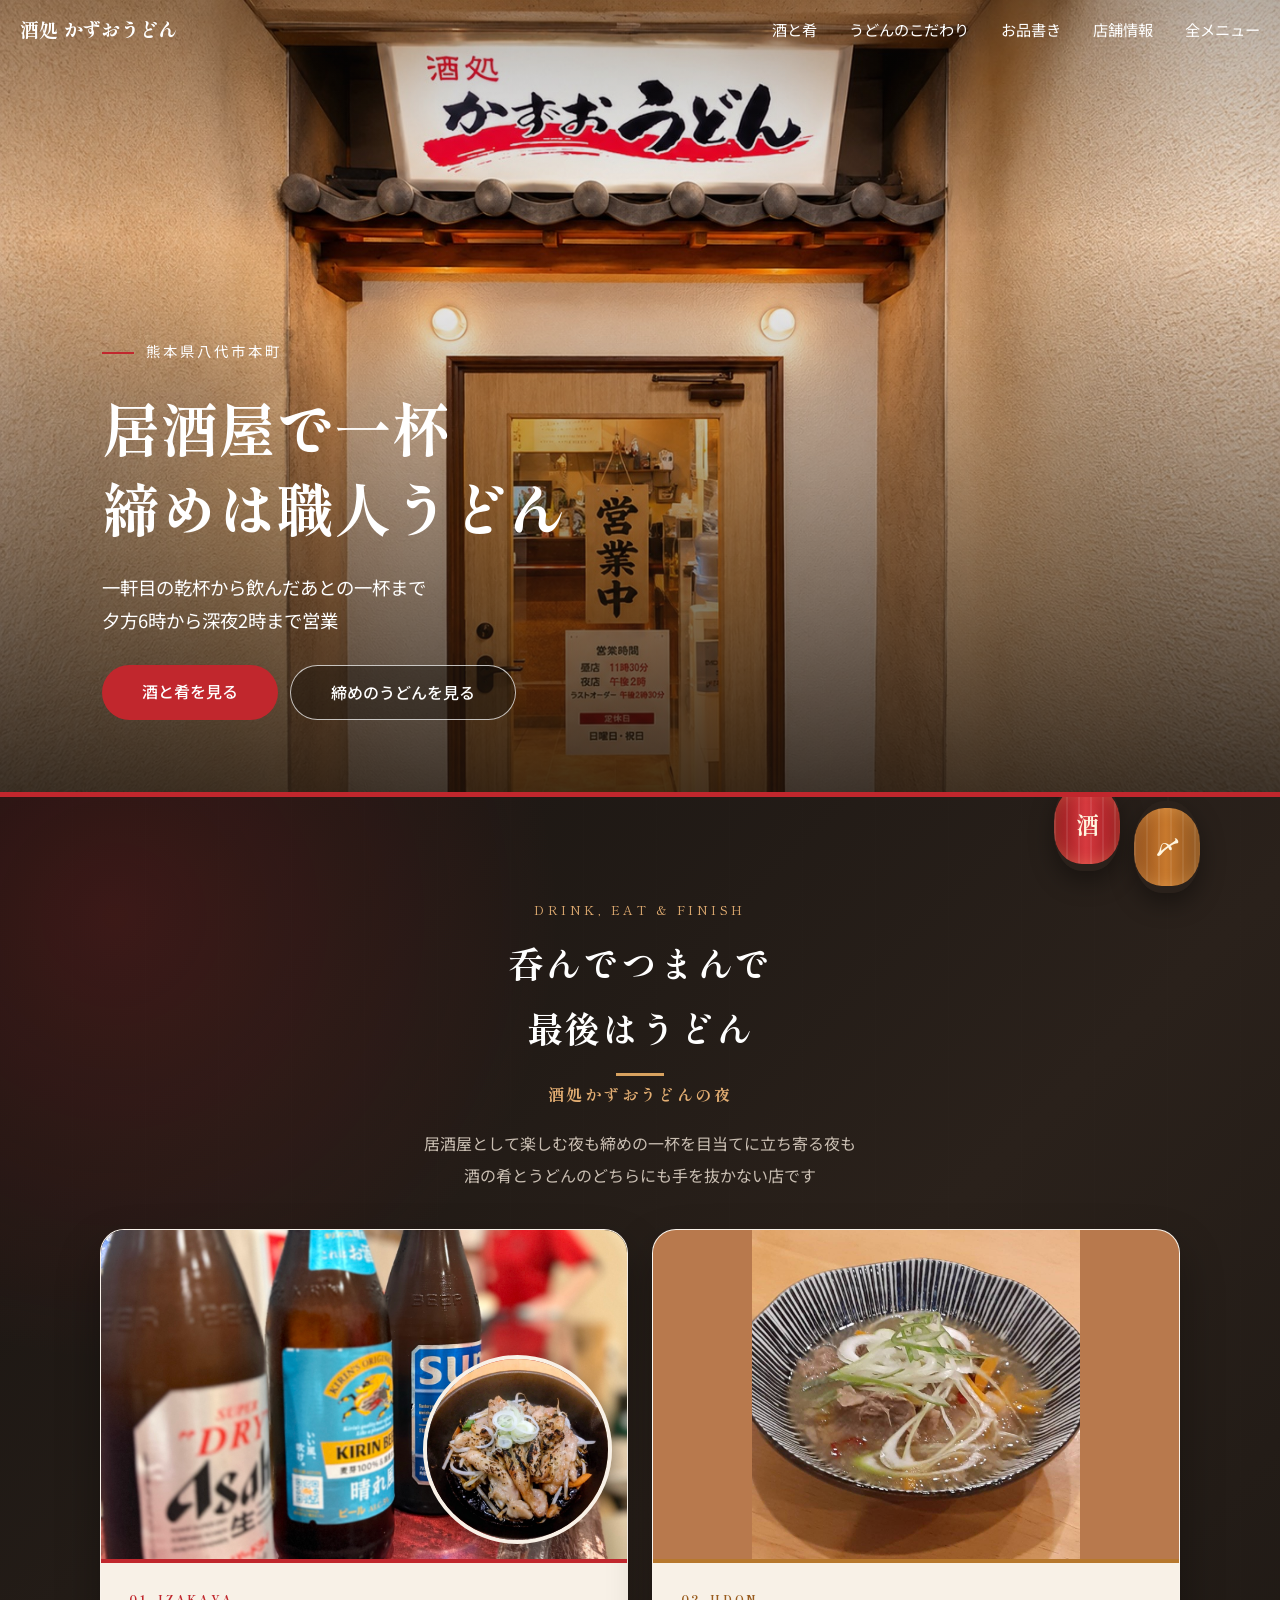
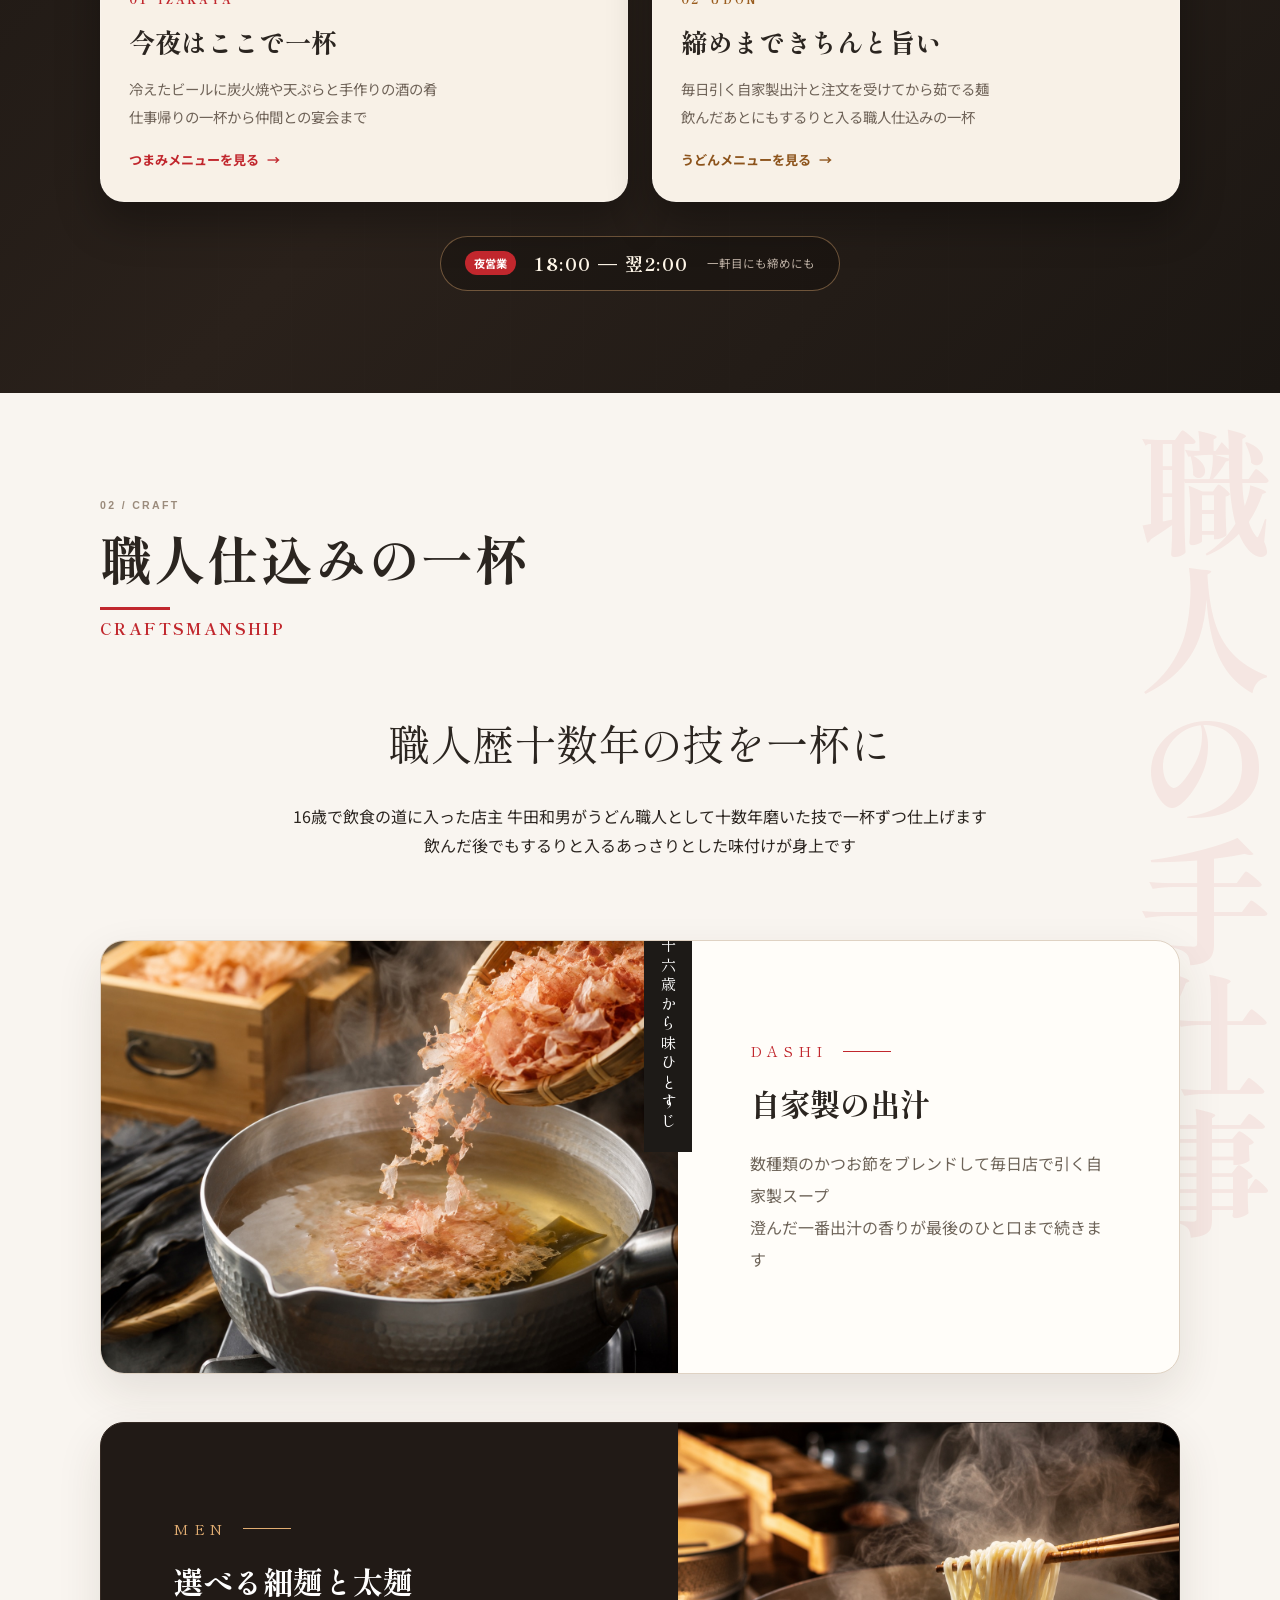
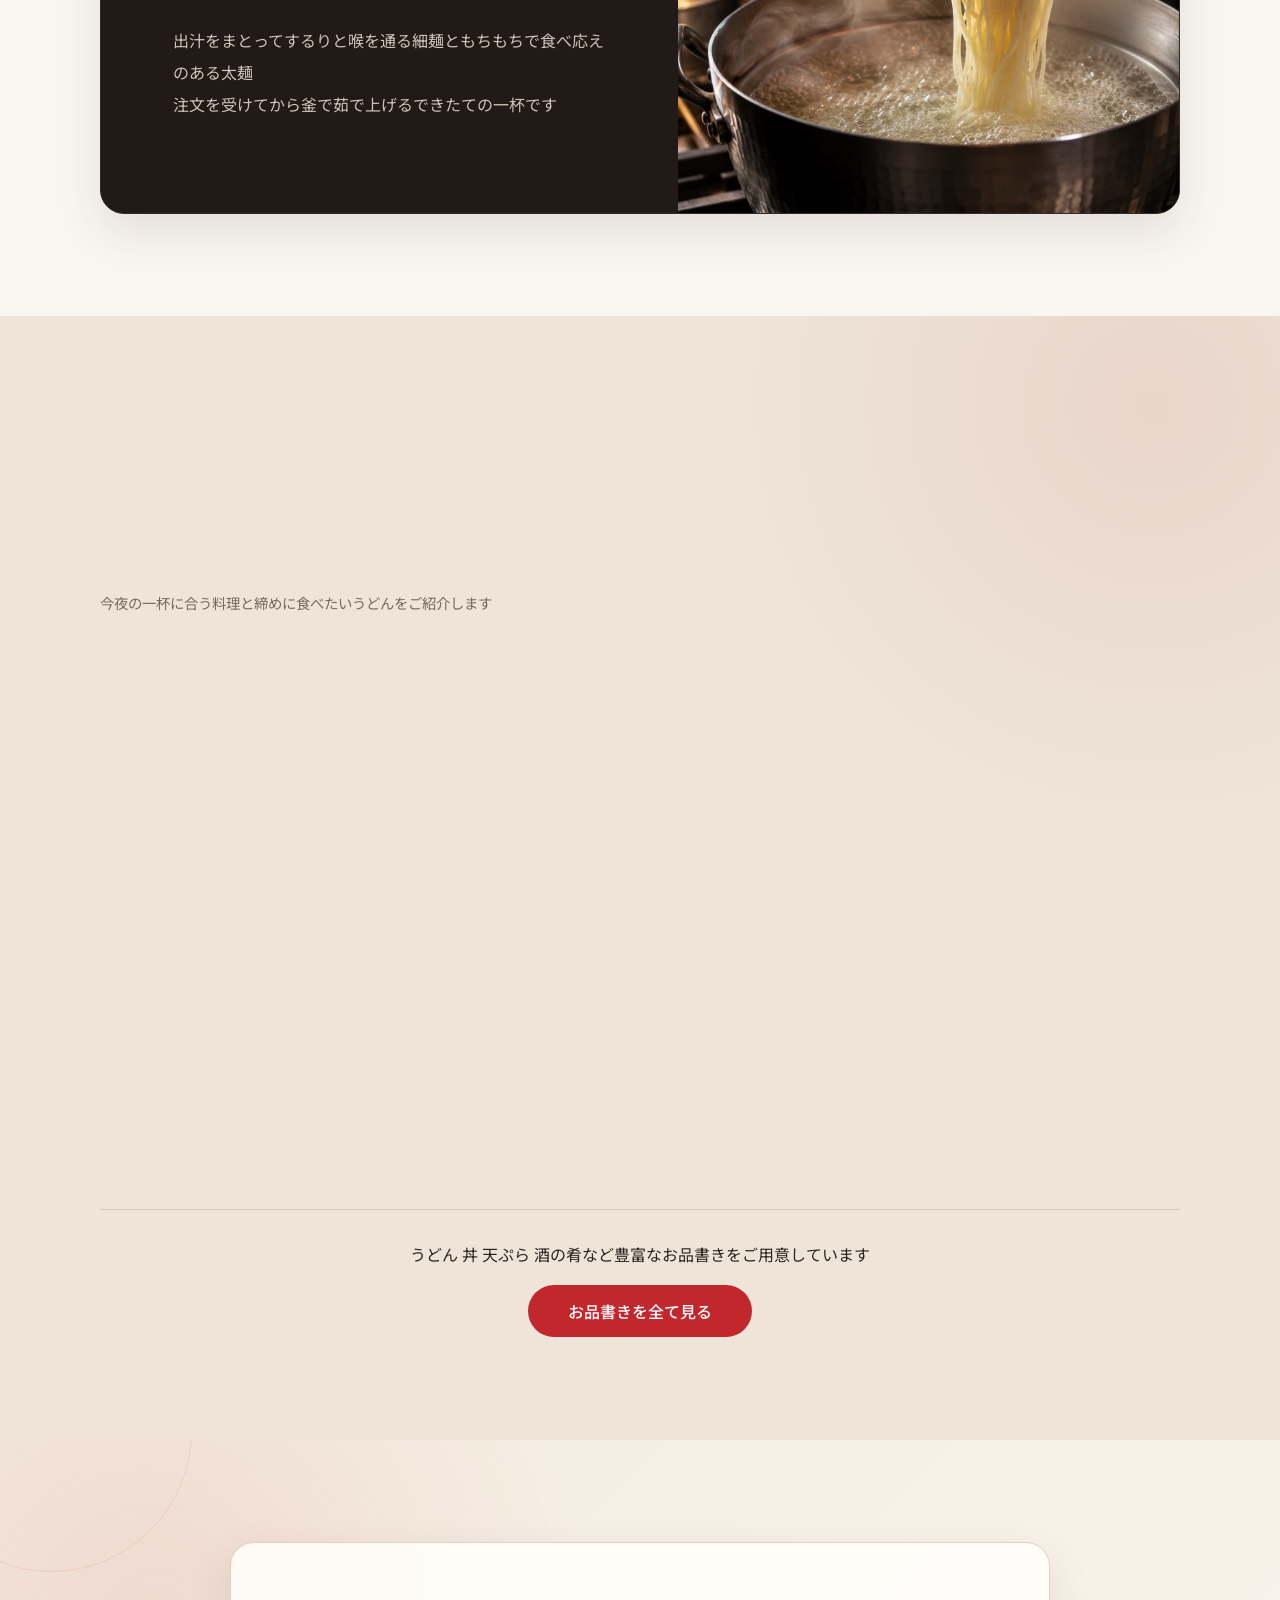
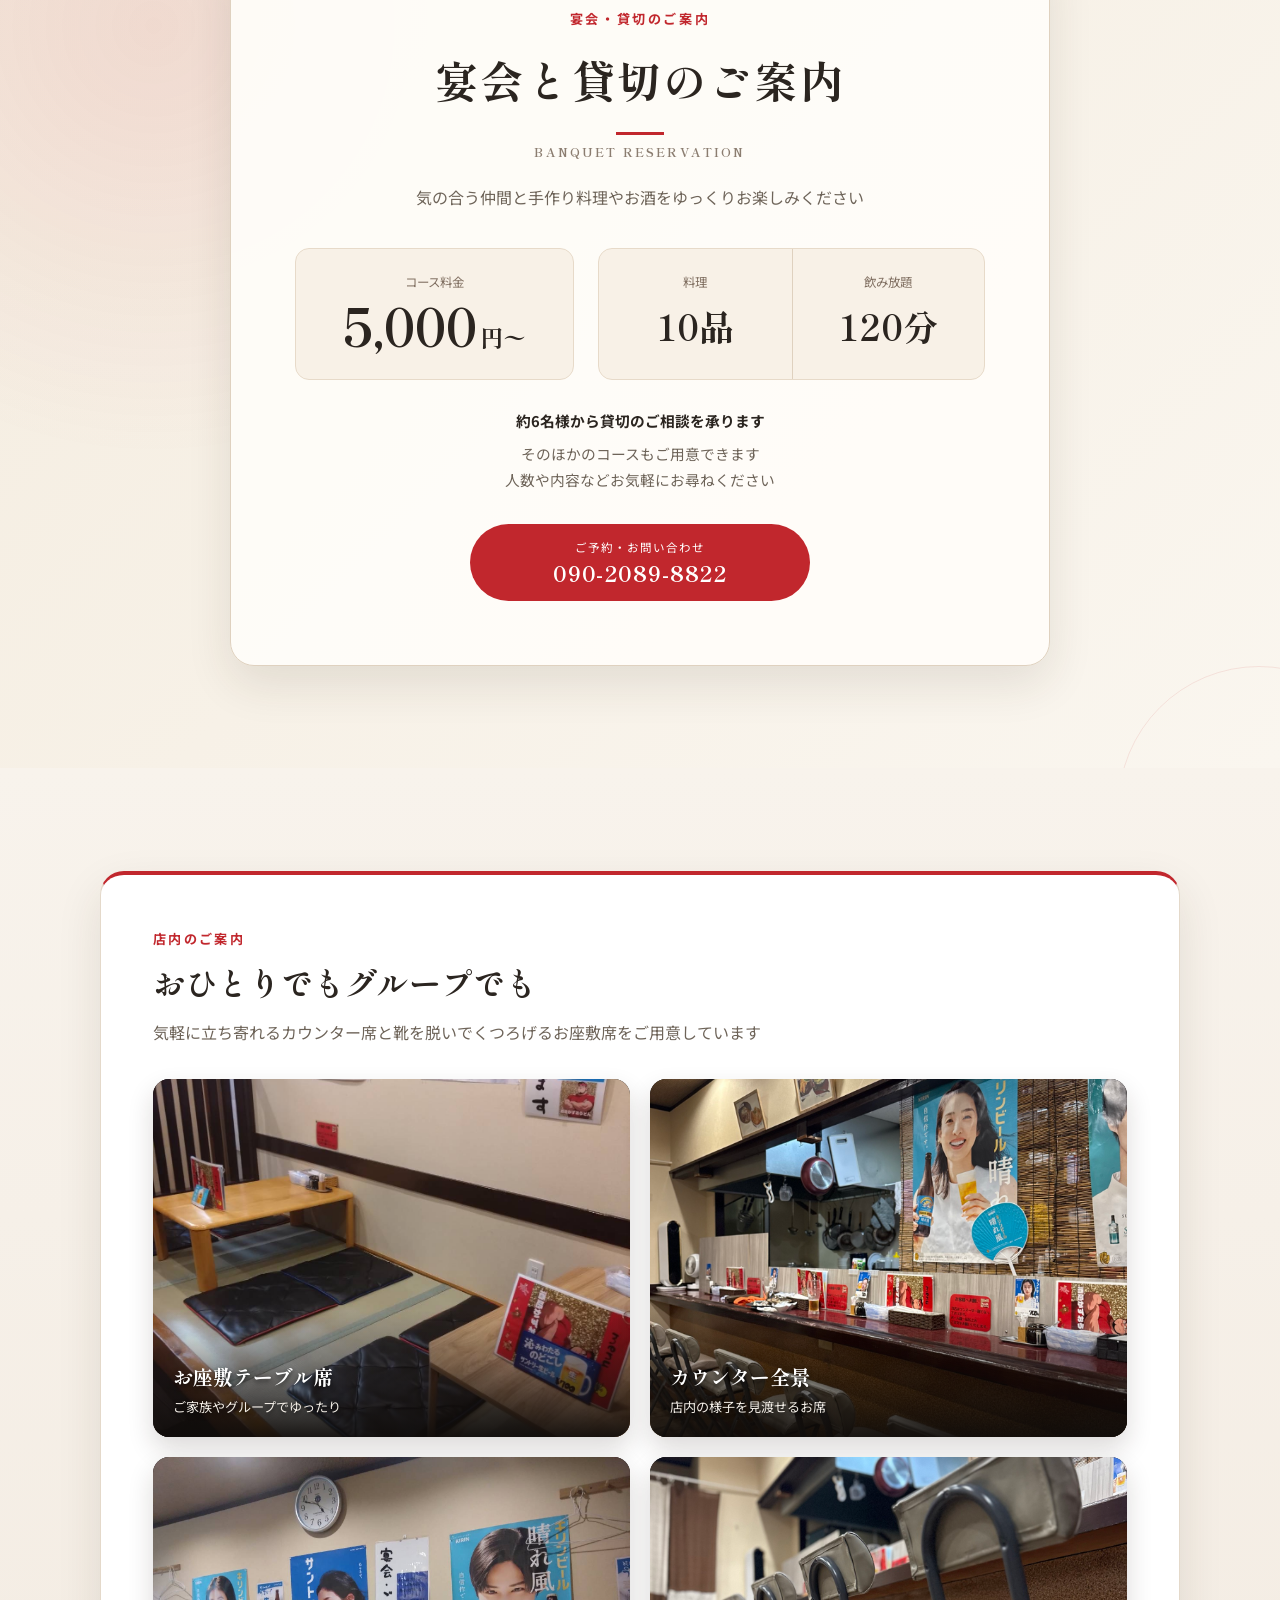
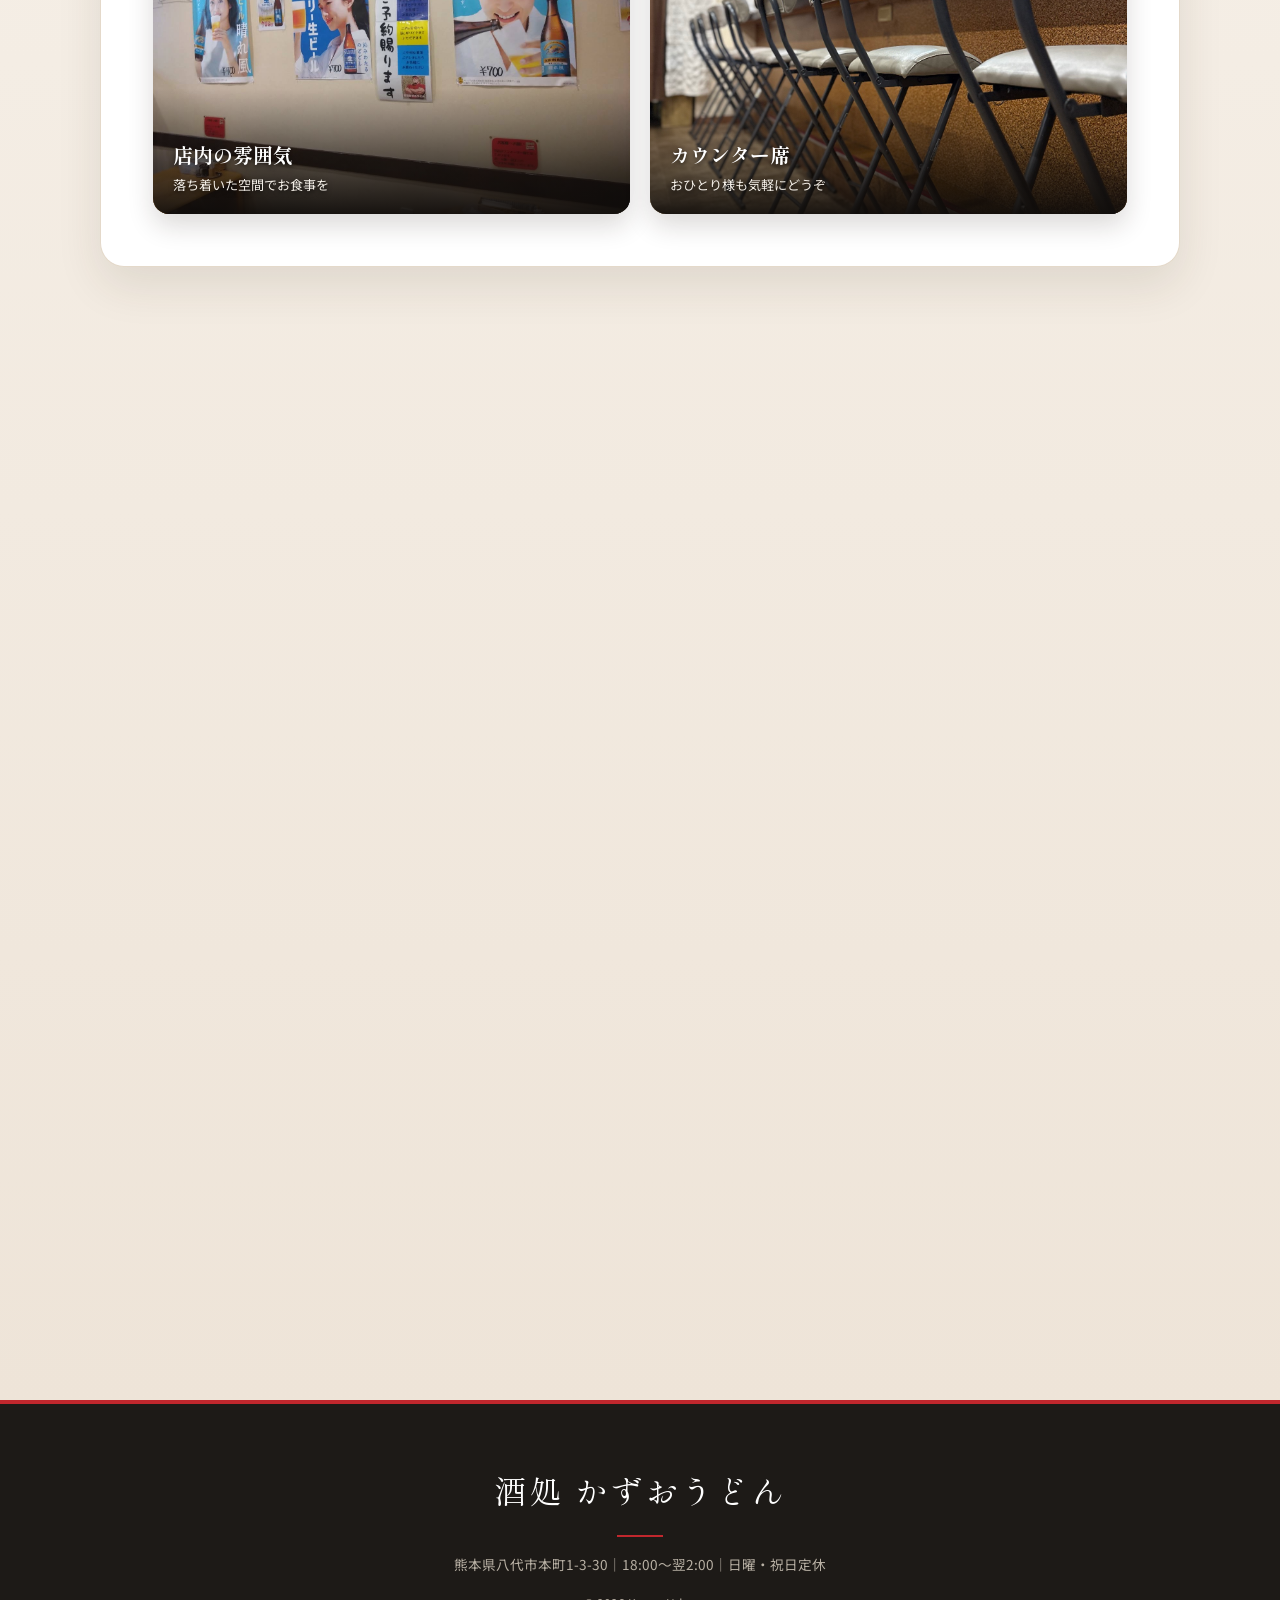
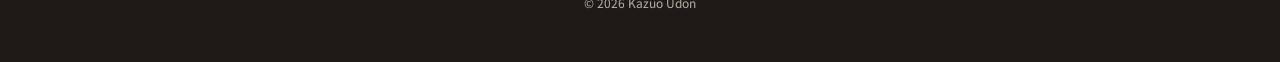
==== commit 228f3e4a: "フォントを以前のデザインに戻す" ====
--- a/index.html
+++ b/index.html
@@ -12,7 +12,7 @@
   <meta property="og:locale" content="ja_JP">
   <link rel="preconnect" href="https://fonts.googleapis.com">
   <link rel="preconnect" href="https://fonts.gstatic.com" crossorigin>
-  <link href="https://fonts.googleapis.com/css2?family=Noto+Sans+JP:wght@400;500;600;700;800;900&amp;display=swap" rel="stylesheet">
+  <link href="https://fonts.googleapis.com/css2?family=Noto+Sans+JP:wght@400;500;700&amp;family=Shippori+Mincho:wght@600;800&amp;display=swap" rel="stylesheet">
   <link rel="stylesheet" href="css/style.css">
   <script type="application/ld+json">
   {
--- a/css/style.css
+++ b/css/style.css
@@ -3,8 +3,7 @@
   --color-text: #2b2520;
   --color-accent: #c1272d;
   --color-dark: #1d1a17;
-  --font-main: "Noto Sans JP", sans-serif;
-  --font-mincho: var(--font-main);
+  --font-mincho: "Shippori Mincho", serif;
 }
 
 * {
@@ -19,7 +18,7 @@
 }
 
 body {
-  font-family: var(--font-main);
+  font-family: "Noto Sans JP", sans-serif;
   color: var(--color-text);
   background: var(--color-bg);
   line-height: 1.8;
@@ -137,7 +136,7 @@
   z-index: -1;
   opacity: 0.055;
   color: #fff;
-  font-family: var(--font-main);
+  font-family: Arial, sans-serif;
   font-size: clamp(6rem, 15vw, 14rem);
   font-weight: 900;
   line-height: 0.72;
@@ -181,7 +180,7 @@
   align-items: center;
   gap: 14px;
   margin-bottom: clamp(28px, 5vh, 48px);
-  font-family: var(--font-main);
+  font-family: Arial, sans-serif;
   font-size: 0.68rem;
   font-weight: 700;
   letter-spacing: 0.2em;
@@ -287,7 +286,7 @@
 
 .hero-info dt {
   color: #f5cf8c;
-  font-family: var(--font-main);
+  font-family: Arial, sans-serif;
   font-size: 0.62rem;
   font-weight: 700;
   letter-spacing: 0.15em;
@@ -424,7 +423,7 @@
   left: 50%;
   z-index: 5;
   color: rgba(255, 255, 255, 0.8);
-  font-family: var(--font-main);
+  font-family: Arial, sans-serif;
   font-size: 0.58rem;
   font-weight: 700;
   letter-spacing: 0.18em;
@@ -1122,7 +1121,7 @@
 .recommend-card-price {
   flex: 0 0 auto;
   color: #f2c5a2;
-  font-family: var(--font-main);
+  font-family: "Noto Sans JP", sans-serif;
   font-size: 0.76rem;
   font-weight: 700;
 }
@@ -1211,7 +1210,7 @@
 
 .menu-category-nav span {
   color: var(--color-accent);
-  font-family: var(--font-main);
+  font-family: "Noto Sans JP", sans-serif;
   font-size: 0.68rem;
   font-weight: 700;
 }
@@ -1368,7 +1367,7 @@
   border-radius: 999px;
   background: #f2e8dd;
   color: #806f61;
-  font-family: var(--font-main);
+  font-family: "Noto Sans JP", sans-serif;
   font-size: 0.68rem;
   font-weight: 700;
 }
@@ -1382,7 +1381,7 @@
   border-radius: 50%;
   background: var(--color-accent);
   color: #fff;
-  font-family: var(--font-main);
+  font-family: "Noto Sans JP", sans-serif;
   font-size: 1rem;
   line-height: 1;
 }
@@ -2704,7 +2703,7 @@
 }
 
 .hero-photo-main figcaption span {
-  font-family: var(--font-main);
+  font-family: Arial, sans-serif;
   font-size: 0.6rem;
   font-weight: 700;
   letter-spacing: 0.18em;
@@ -2740,7 +2739,7 @@
   display: block;
   margin-bottom: 8px;
   color: #9b8b7c;
-  font-family: var(--font-main);
+  font-family: Arial, sans-serif;
   font-size: 0.66rem;
   font-weight: 700;
   letter-spacing: 0.22em;
@@ -2981,7 +2980,7 @@
   bottom: -0.24em;
   opacity: 0.06;
   color: #fff;
-  font-family: var(--font-main);
+  font-family: Arial, sans-serif;
   font-size: clamp(8rem, 24vw, 20rem);
   font-weight: 900;
   letter-spacing: -0.08em;
@@ -2994,7 +2993,7 @@
 
 .page-head-en {
   color: #f5cf8c;
-  font-family: var(--font-main);
+  font-family: Arial, sans-serif;
   font-size: 0.7rem;
   font-weight: 700;
 }
@@ -3303,7 +3302,7 @@
 
 .hero-sub {
   display: block;
-  font-family: var(--font-main);
+  font-family: "Noto Sans JP", sans-serif;
   font-size: 0.9rem;
   font-weight: 400;
   letter-spacing: 0.2em;
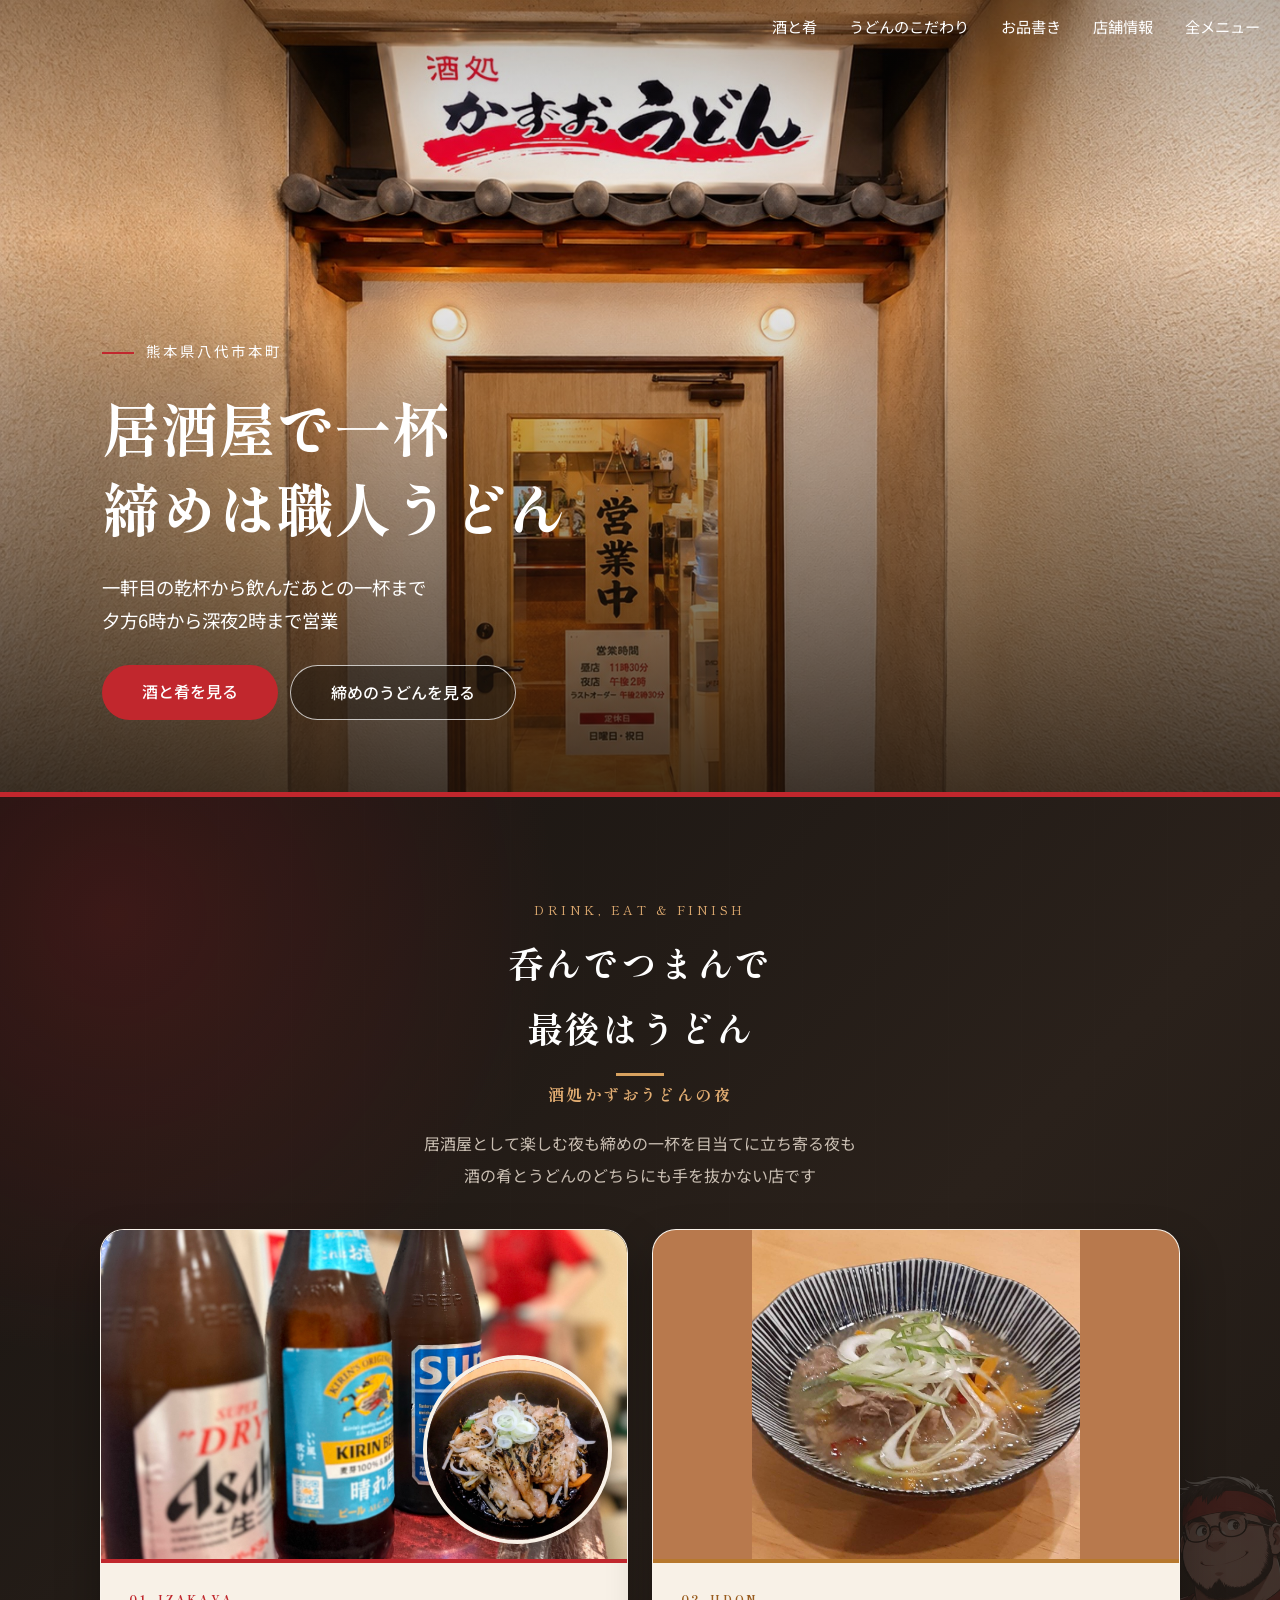
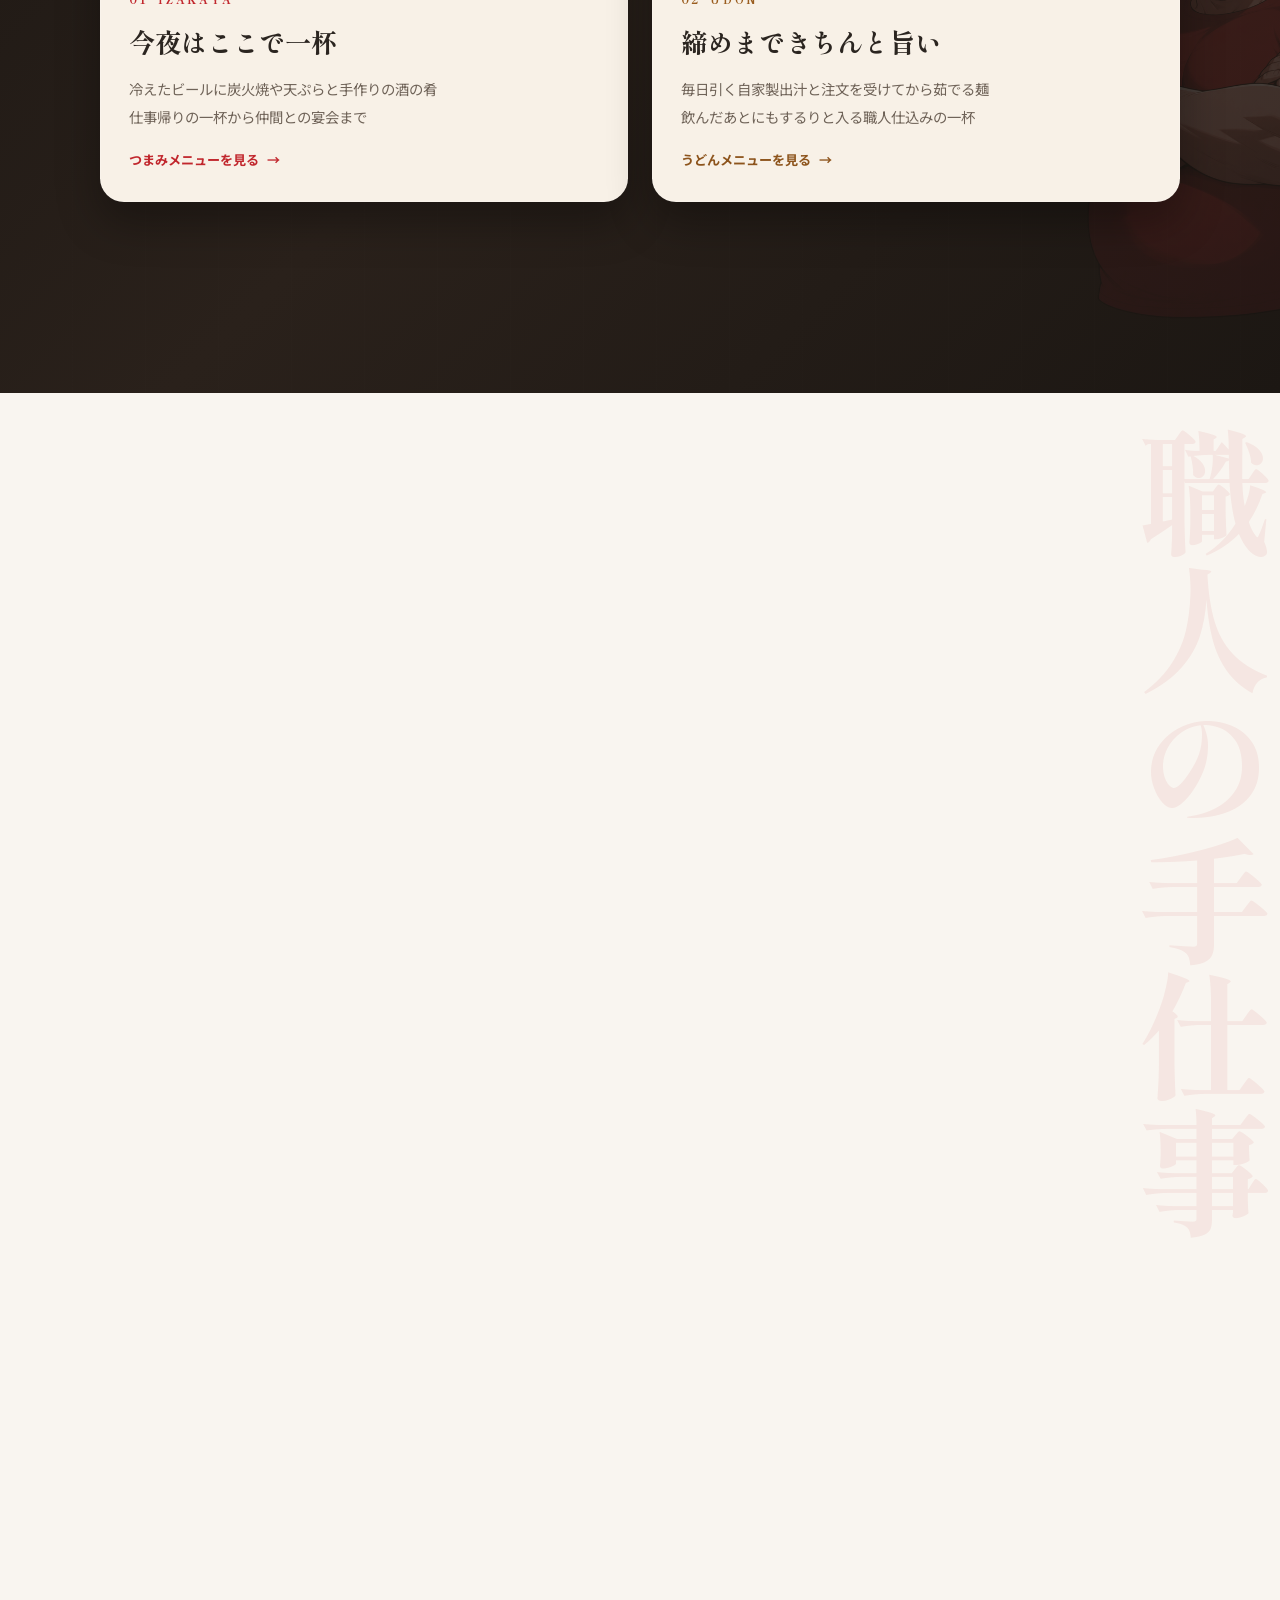
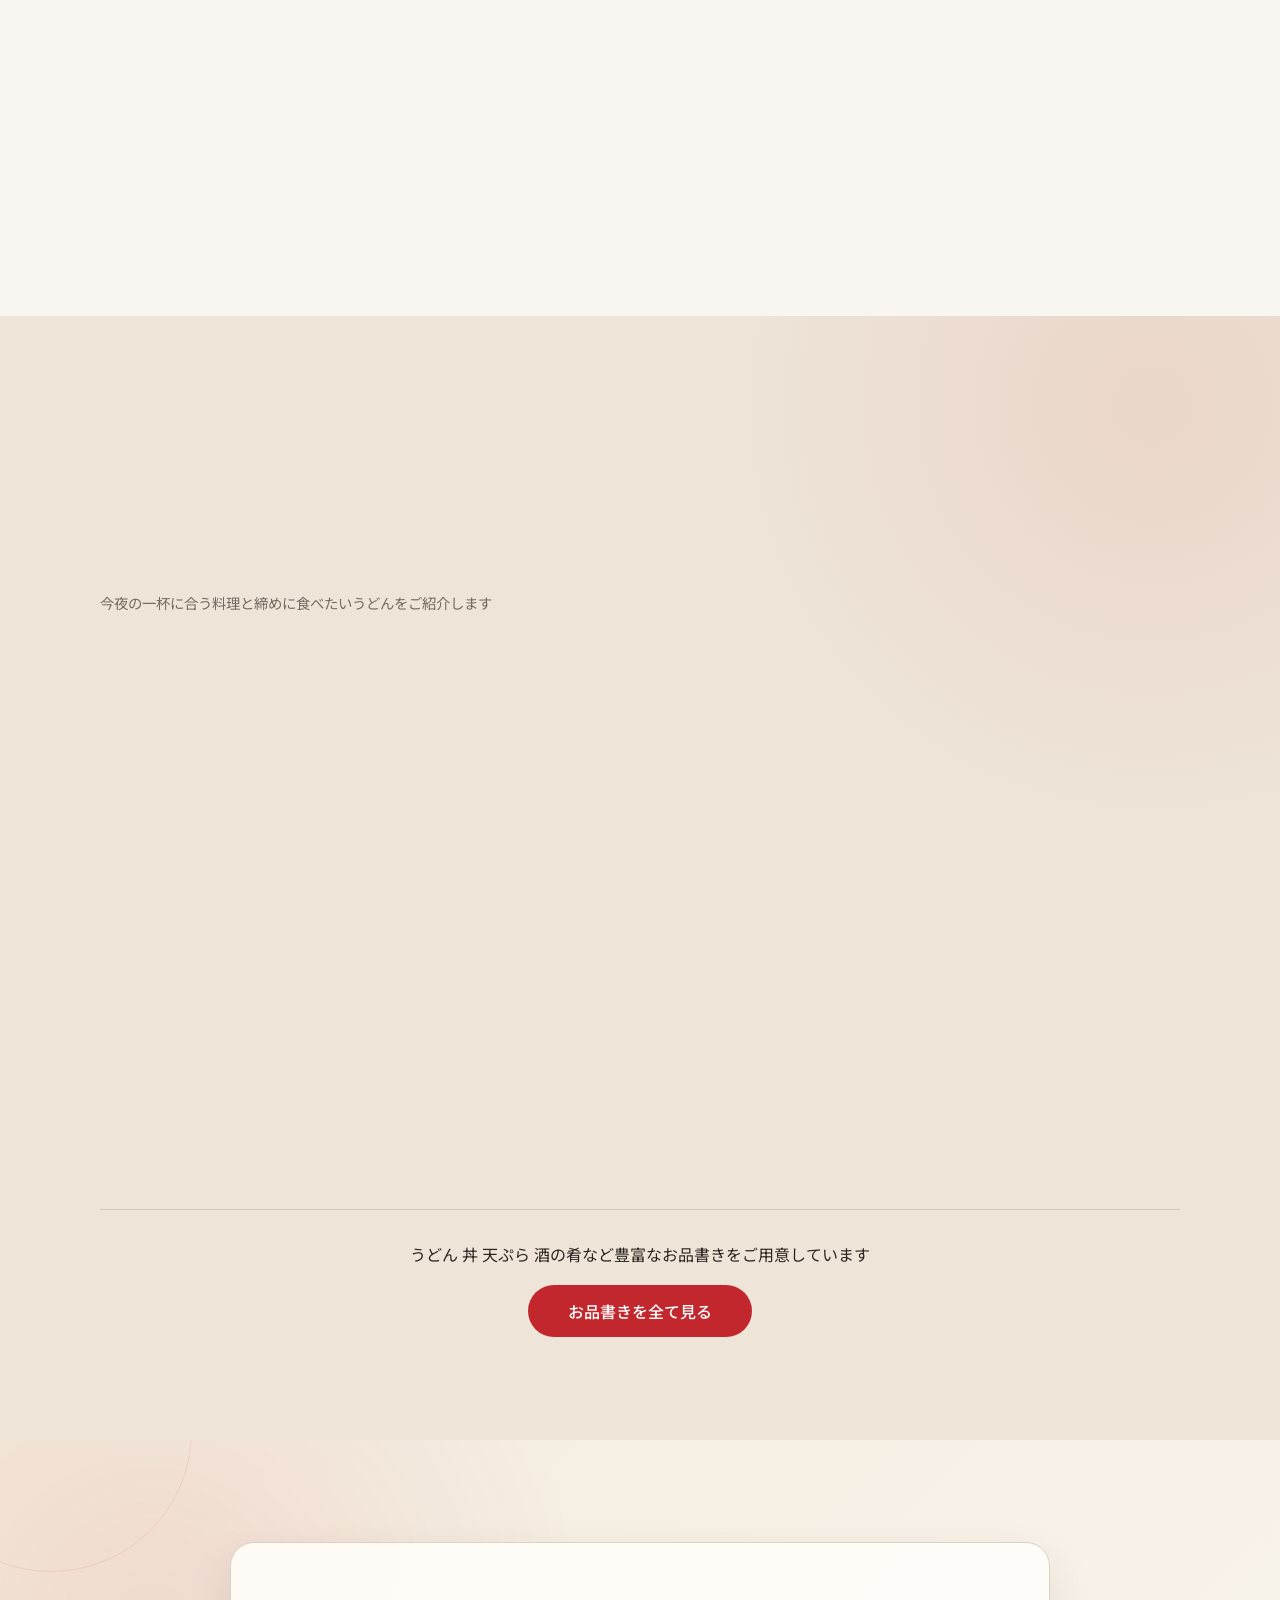
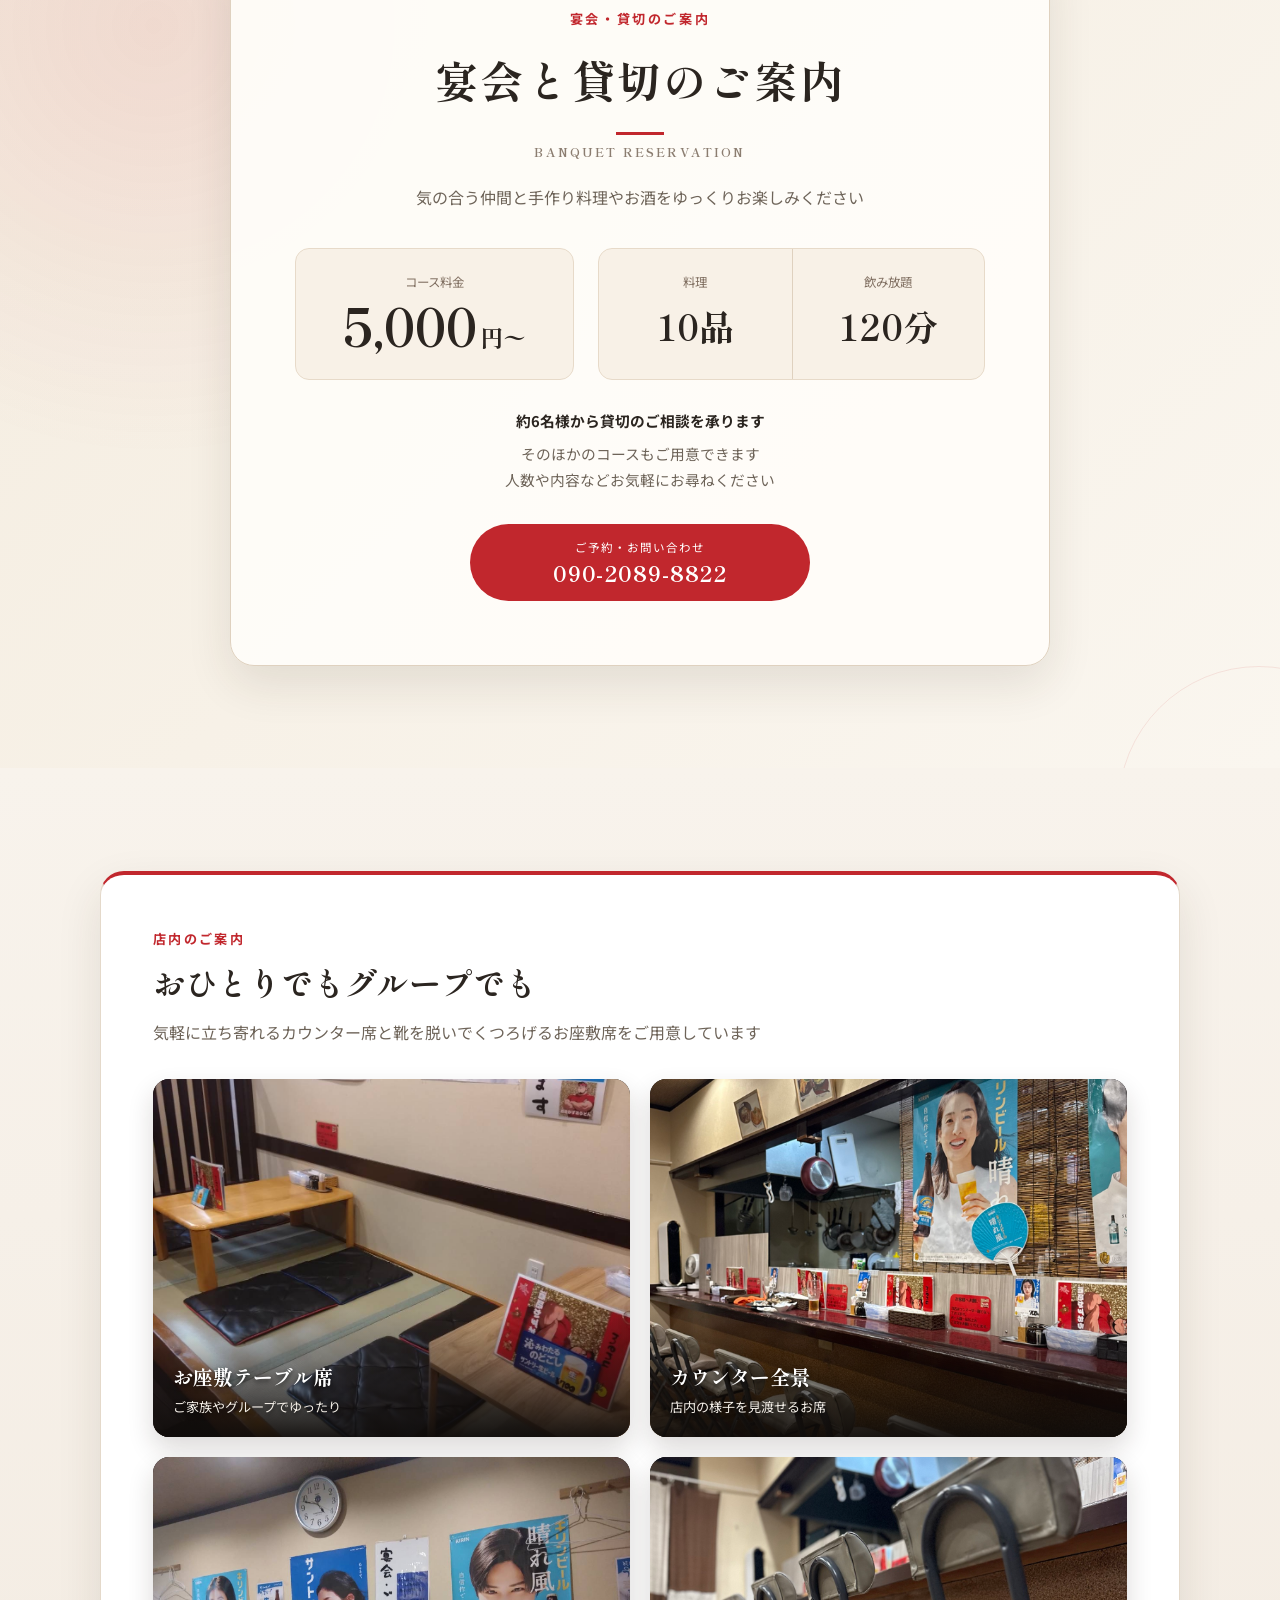
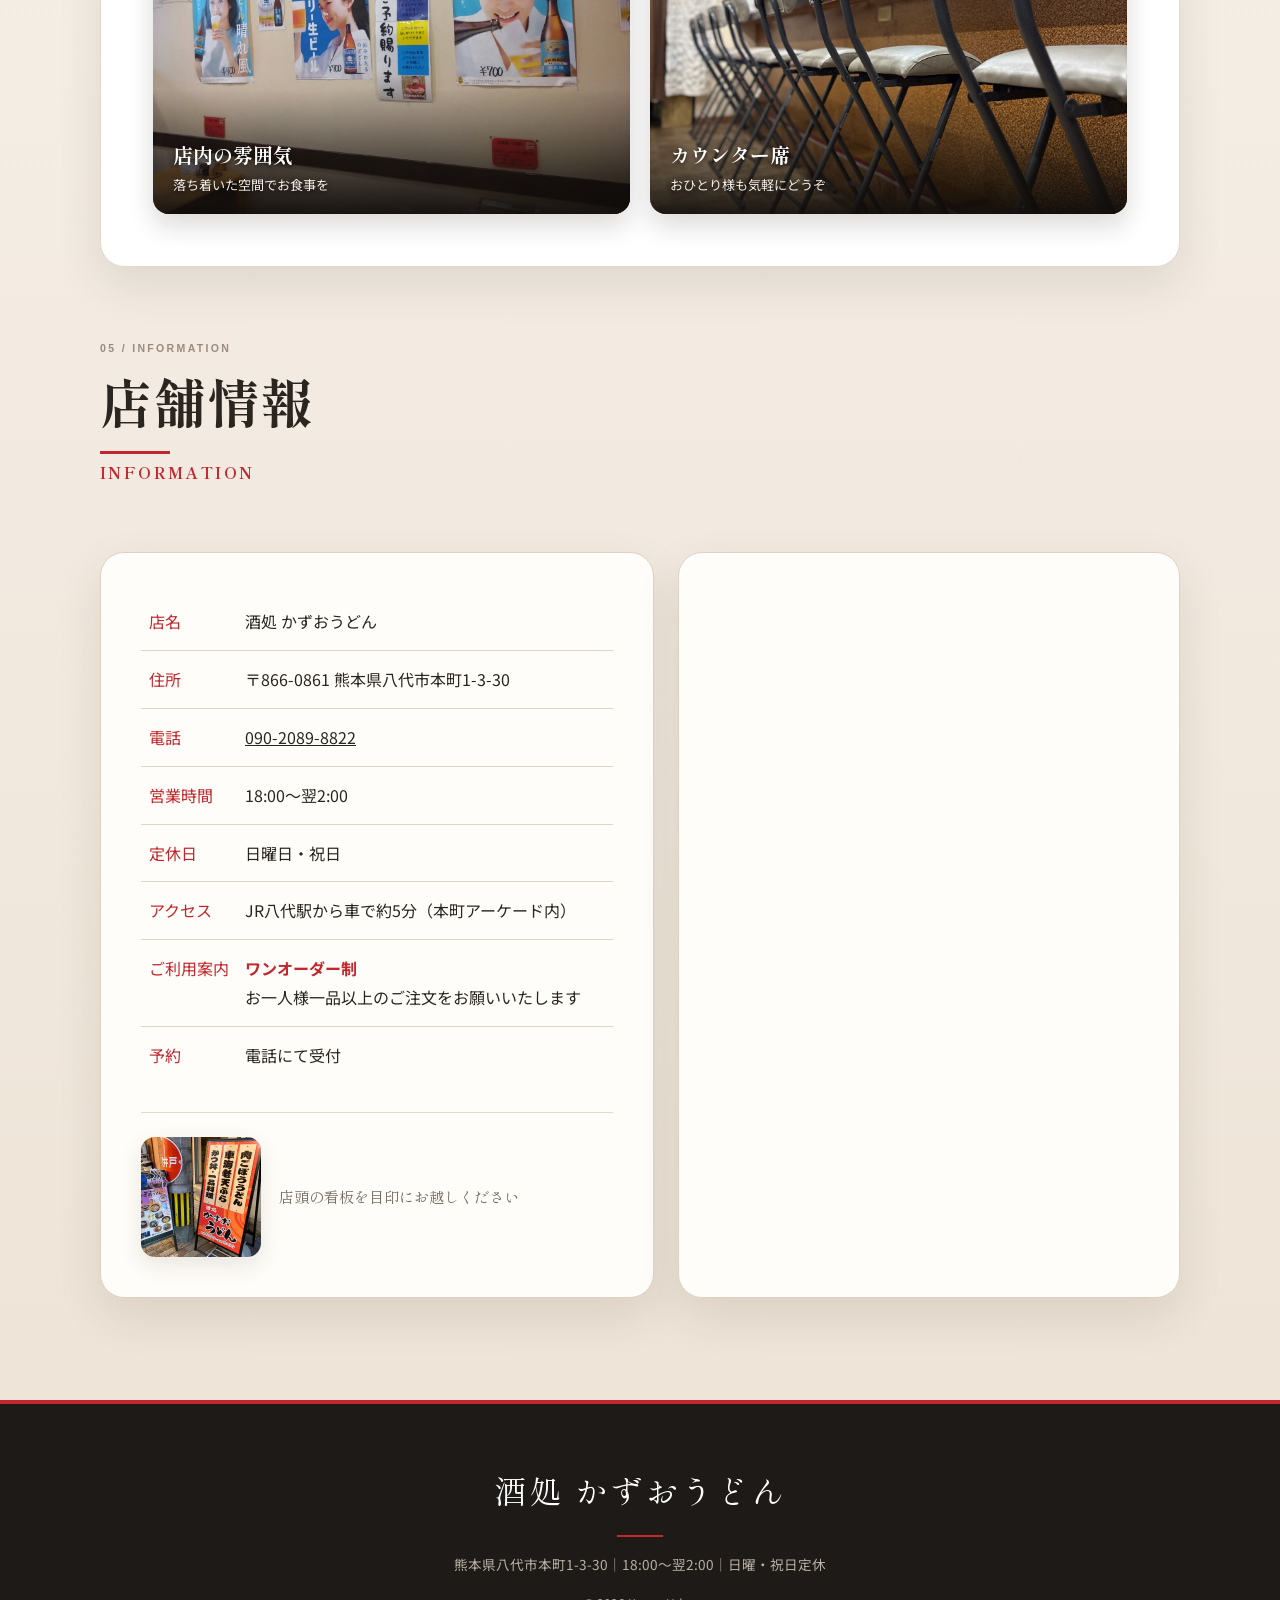
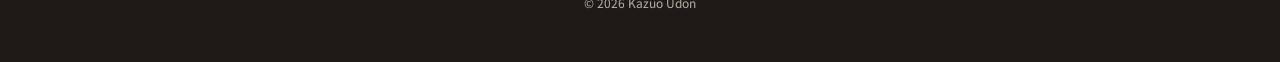
==== commit 5777d1b5: "不要な装飾を外してキャラクターを配置" ====
--- a/index.html
+++ b/index.html
@@ -48,8 +48,7 @@
 </head>
 <body>
 
-  <header class="header">
-    <a href="#top" class="header-logo">酒処 かずおうどん</a>
+  <header class="header header-home">
     <button class="nav-toggle" aria-label="メニューを開く" aria-expanded="false">
       <span></span><span></span><span></span>
     </button>
@@ -78,10 +77,7 @@
     </section>
 
     <section id="night-style" class="night-style" aria-labelledby="night-style-title">
-      <p class="night-lanterns" aria-hidden="true">
-        <span>酒</span>
-        <span>〆</span>
-      </p>
+      <img class="night-character" src="images/character-kazuo.png" alt="" aria-hidden="true" loading="lazy" decoding="async">
       <div class="container">
         <header class="night-style-heading">
           <p class="night-style-kicker">Drink, Eat &amp; Finish</p>
--- a/css/style.css
+++ b/css/style.css
@@ -57,6 +57,10 @@
   border-color: rgba(255, 255, 255, 0.08);
   background: rgba(29, 26, 23, 0.9);
   backdrop-filter: blur(12px);
+}
+
+.header-home {
+  justify-content: flex-end;
 }
 
 .header-logo {
@@ -533,50 +537,18 @@
   z-index: 1;
 }
 
-.night-lanterns {
+.night-character {
   position: absolute;
-  top: -18px;
-  right: max(24px, calc((100vw - 1120px) / 2));
-  z-index: 2;
-  display: flex;
-  gap: 14px;
+  right: max(-72px, calc((100vw - 1380px) / 2));
+  bottom: 38px;
+  z-index: 0;
+  width: clamp(300px, 31vw, 500px);
+  max-width: none;
+  opacity: 0.16;
+  filter: saturate(0.82) contrast(0.96);
+  transform: translateX(20%);
   pointer-events: none;
-}
-
-.night-lanterns span {
-  position: relative;
-  display: grid;
-  place-items: center;
-  width: 66px;
-  height: 92px;
-  border-top: 7px solid #2a211b;
-  border-bottom: 7px solid #2a211b;
-  border-radius: 46% 46% 42% 42%;
-  background:
-    repeating-linear-gradient(90deg, rgba(255, 255, 255, 0.09) 0 2px, transparent 2px 12px),
-    linear-gradient(90deg, #8f161b, #d73a3f 48%, #98191f);
-  box-shadow: 0 10px 24px rgba(0, 0, 0, 0.38), inset 0 0 16px rgba(255, 203, 128, 0.28);
-  color: #fff5df;
-  font-family: var(--font-mincho);
-  font-size: 1.45rem;
-  font-weight: 800;
-}
-
-.night-lanterns span::before {
-  content: "";
-  position: absolute;
-  bottom: 100%;
-  left: 50%;
-  width: 2px;
-  height: 24px;
-  background: #2a211b;
-}
-
-.night-lanterns span:nth-child(2) {
-  transform: translateY(22px);
-  background:
-    repeating-linear-gradient(90deg, rgba(255, 255, 255, 0.08) 0 2px, transparent 2px 12px),
-    linear-gradient(90deg, #8e4d1b, #c8792d 48%, #87501e);
+  user-select: none;
 }
 
 .night-style-heading {
@@ -2118,27 +2090,12 @@
     padding-top: 68px;
   }
 
-  .night-lanterns {
-    top: -12px;
-    right: 14px;
-    gap: 8px;
-    opacity: 0.8;
-  }
-
-  .night-lanterns span {
-    width: 42px;
-    height: 60px;
-    border-top-width: 5px;
-    border-bottom-width: 5px;
-    font-size: 0.95rem;
-  }
-
-  .night-lanterns span::before {
-    height: 18px;
-  }
-
-  .night-lanterns span:nth-child(2) {
-    transform: translateY(14px);
+  .night-character {
+    right: -72px;
+    bottom: 126px;
+    width: 270px;
+    opacity: 0.11;
+    transform: none;
   }
 
   .night-style-heading {
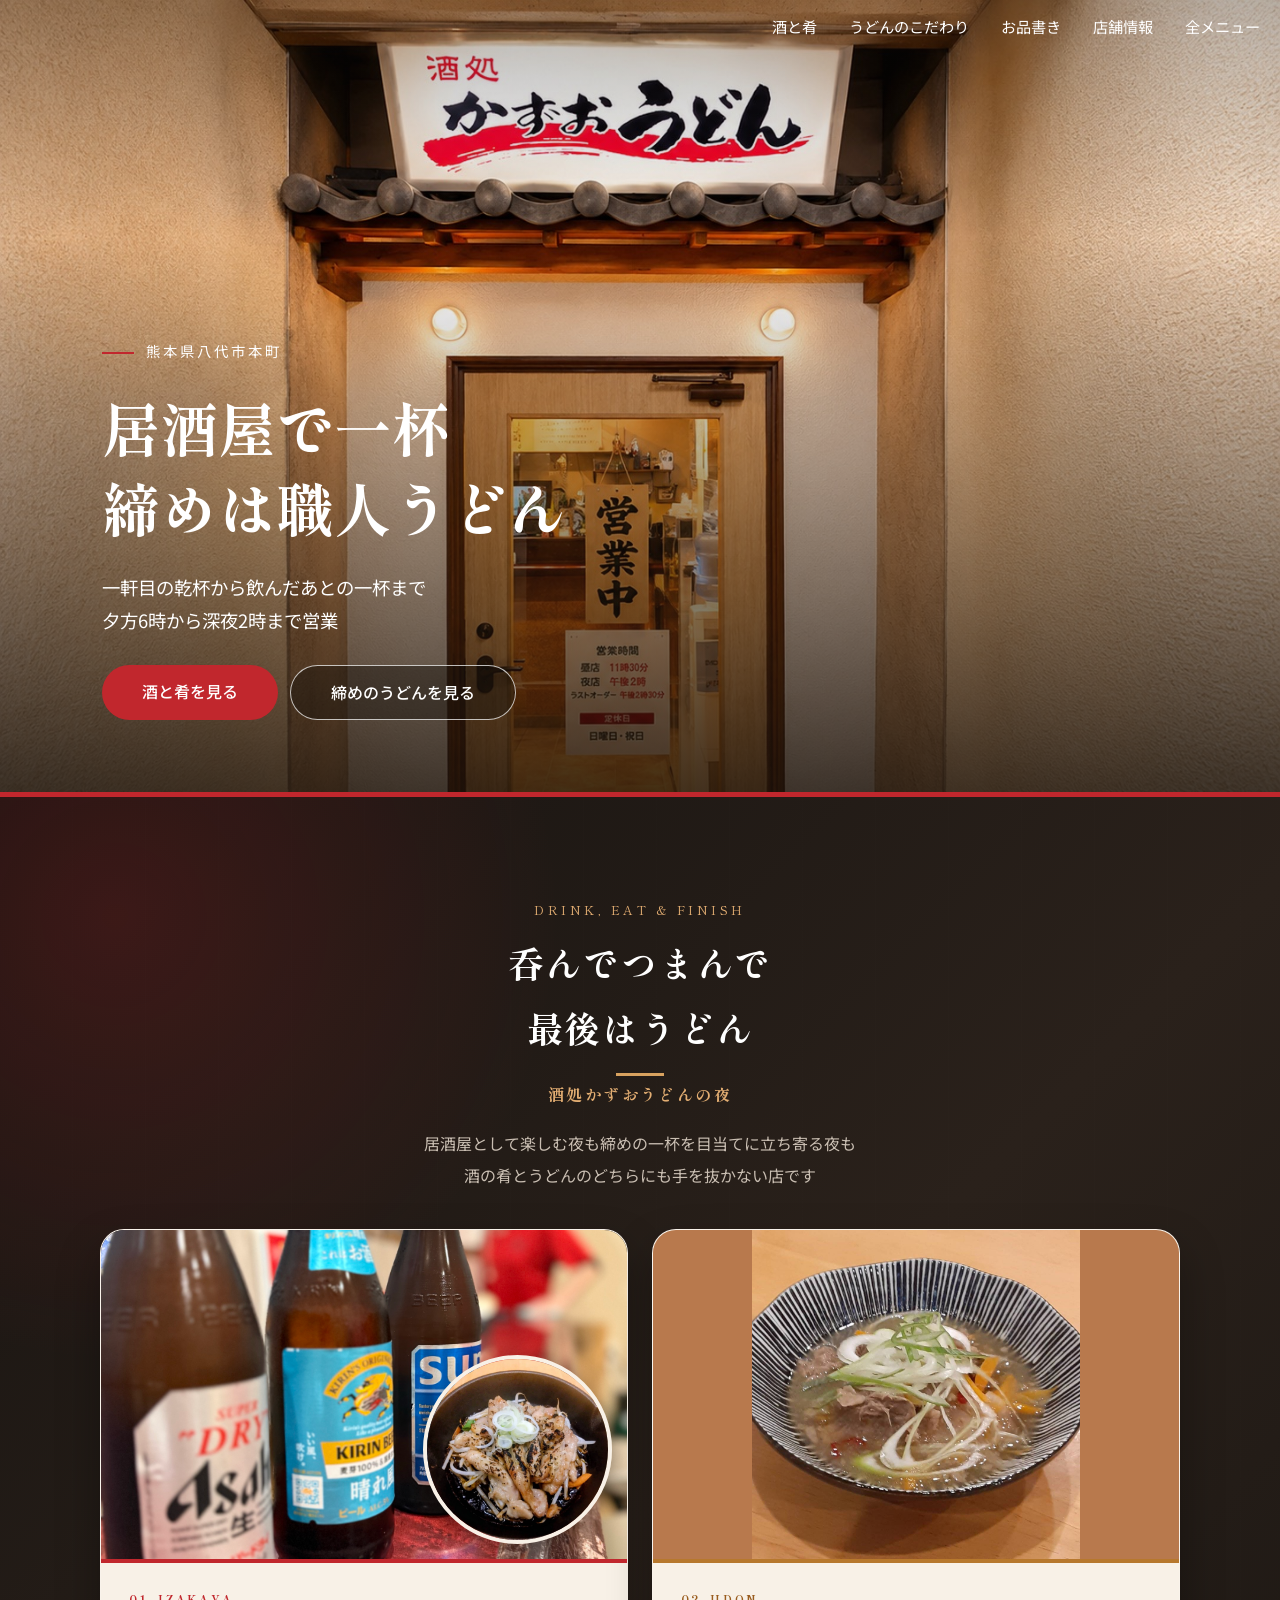
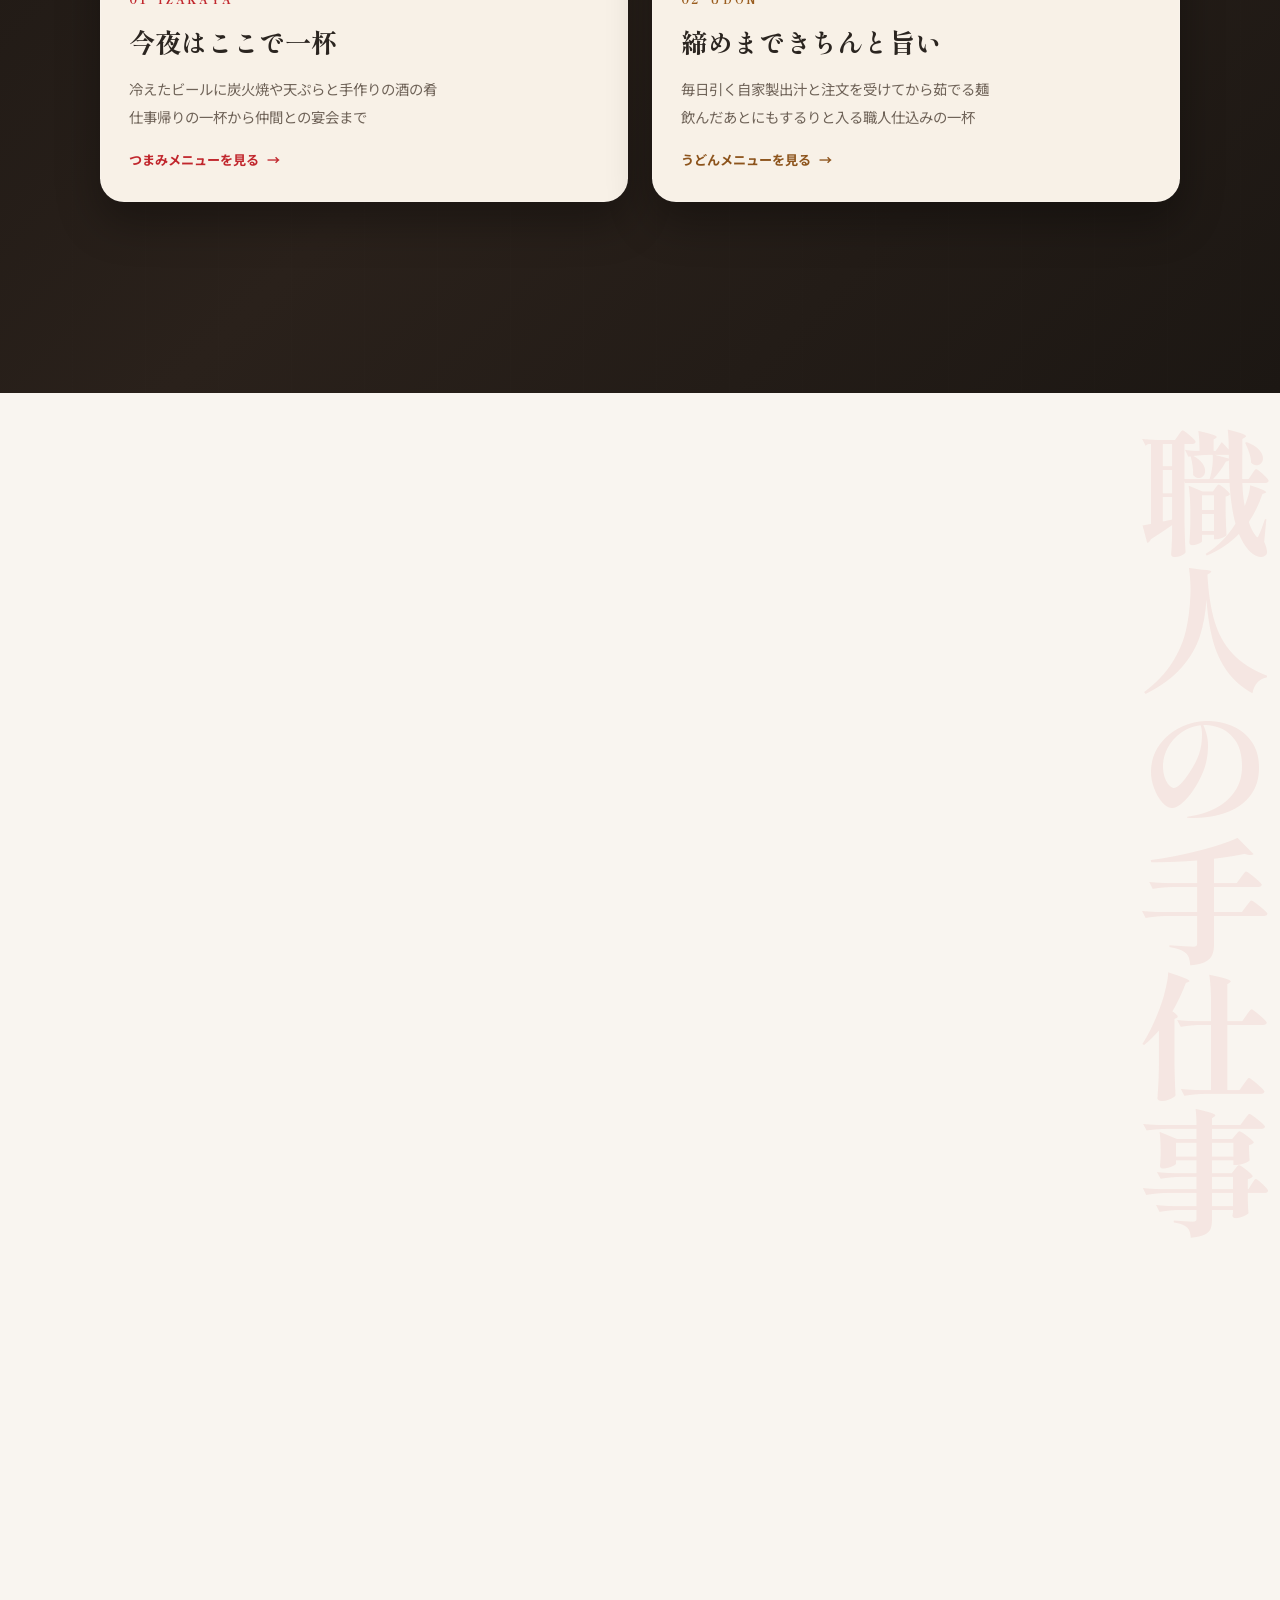
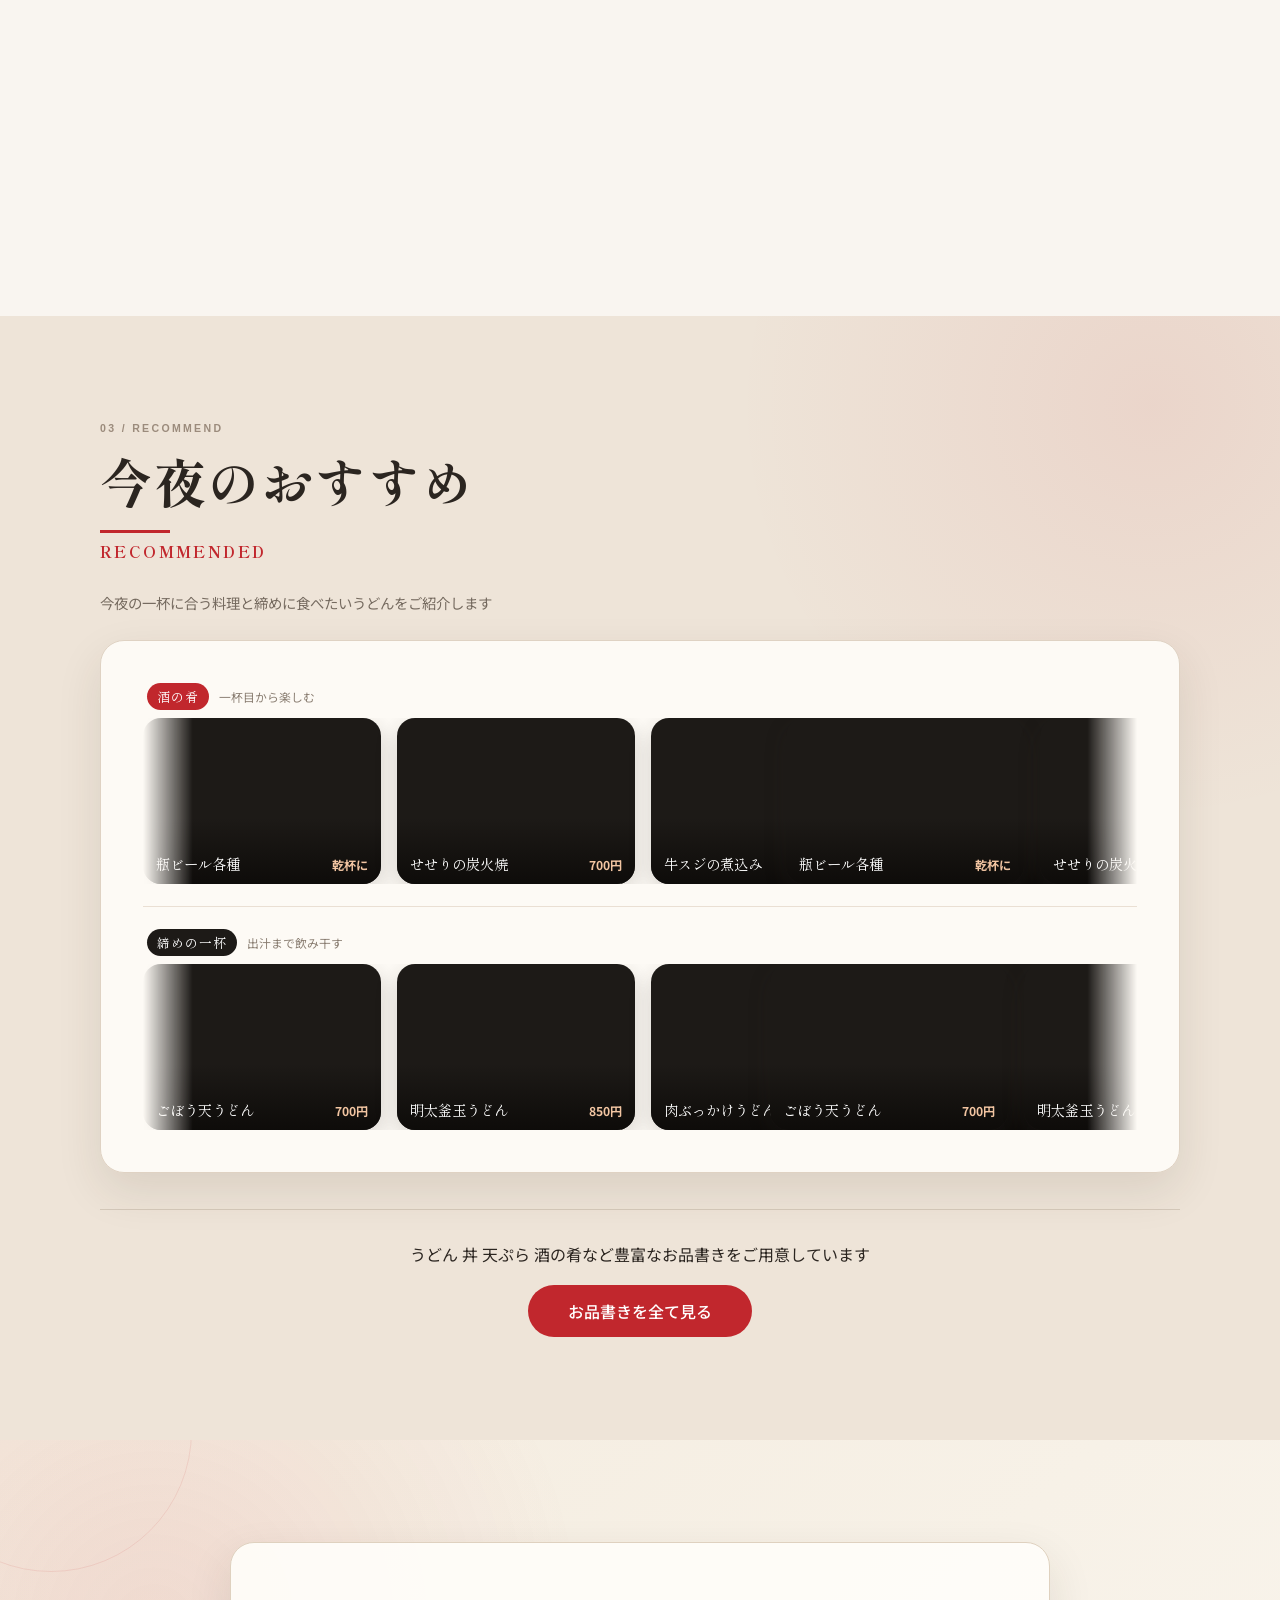
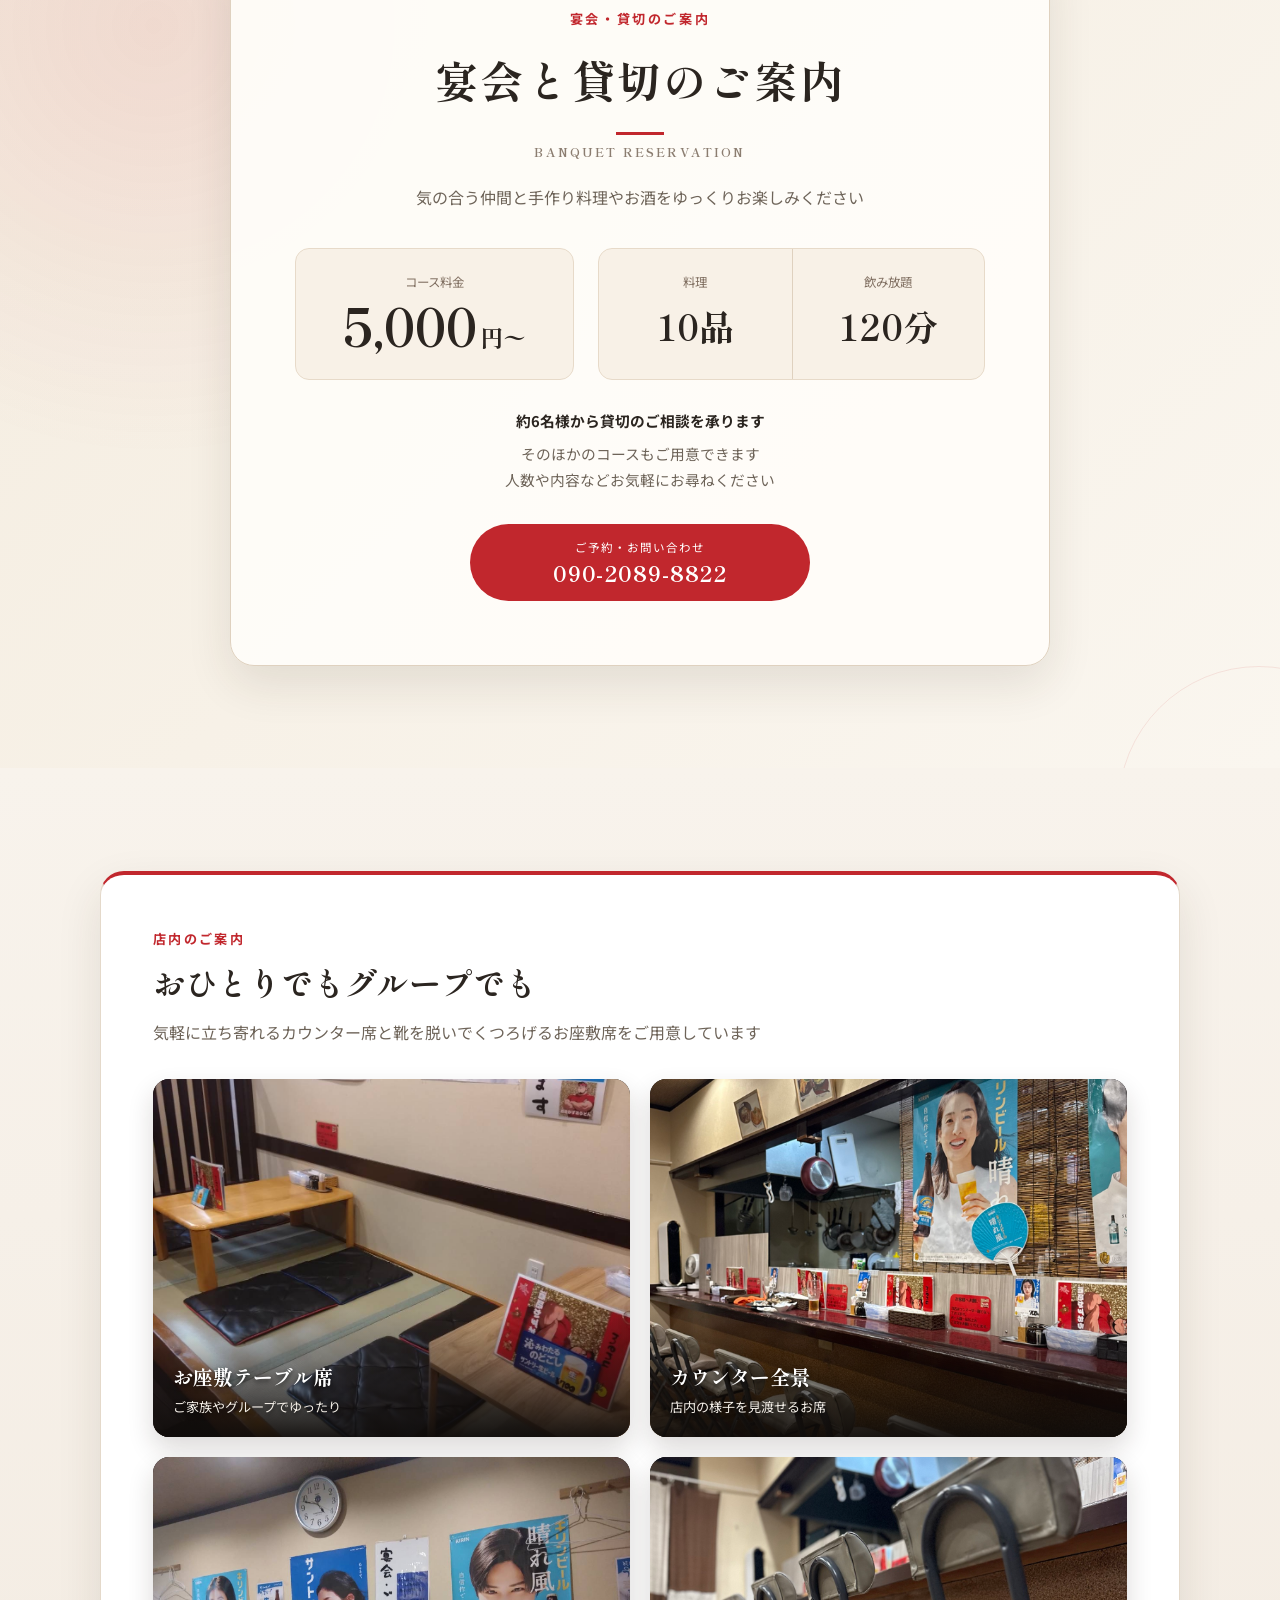
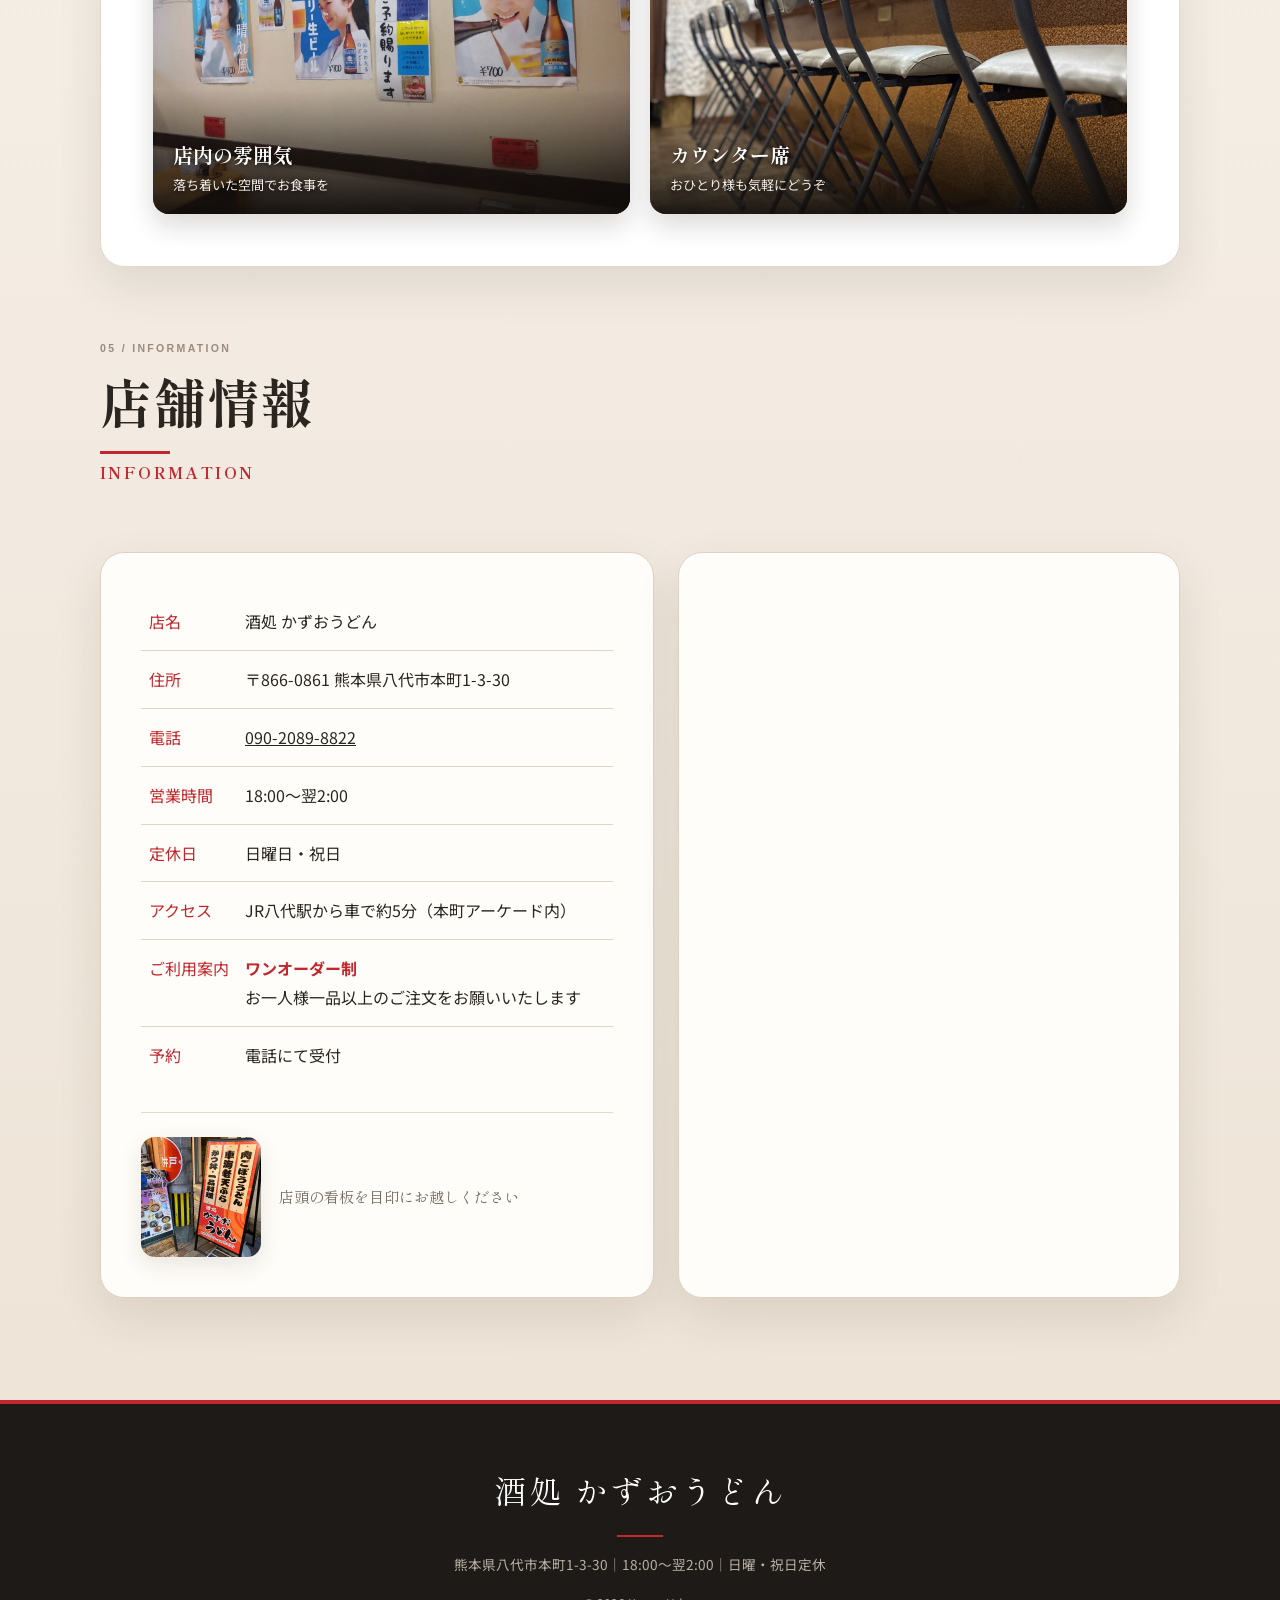
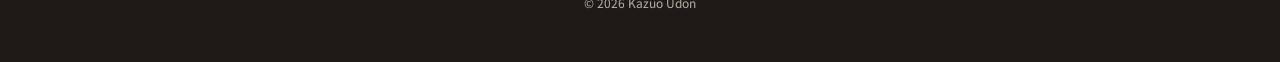
==== commit e8056e87: "キャラクター表示を削除" ====
--- a/index.html
+++ b/index.html
@@ -77,7 +77,6 @@
     </section>
 
     <section id="night-style" class="night-style" aria-labelledby="night-style-title">
-      <img class="night-character" src="images/character-kazuo.png" alt="" aria-hidden="true" loading="lazy" decoding="async">
       <div class="container">
         <header class="night-style-heading">
           <p class="night-style-kicker">Drink, Eat &amp; Finish</p>
--- a/css/style.css
+++ b/css/style.css
@@ -537,20 +537,6 @@
   z-index: 1;
 }
 
-.night-character {
-  position: absolute;
-  right: max(-72px, calc((100vw - 1380px) / 2));
-  bottom: 38px;
-  z-index: 0;
-  width: clamp(300px, 31vw, 500px);
-  max-width: none;
-  opacity: 0.16;
-  filter: saturate(0.82) contrast(0.96);
-  transform: translateX(20%);
-  pointer-events: none;
-  user-select: none;
-}
-
 .night-style-heading {
   max-width: 720px;
   margin: 0 auto 38px;
@@ -2090,14 +2076,6 @@
     padding-top: 68px;
   }
 
-  .night-character {
-    right: -72px;
-    bottom: 126px;
-    width: 270px;
-    opacity: 0.11;
-    transform: none;
-  }
-
   .night-style-heading {
     margin-bottom: 26px;
     padding-right: 28px;
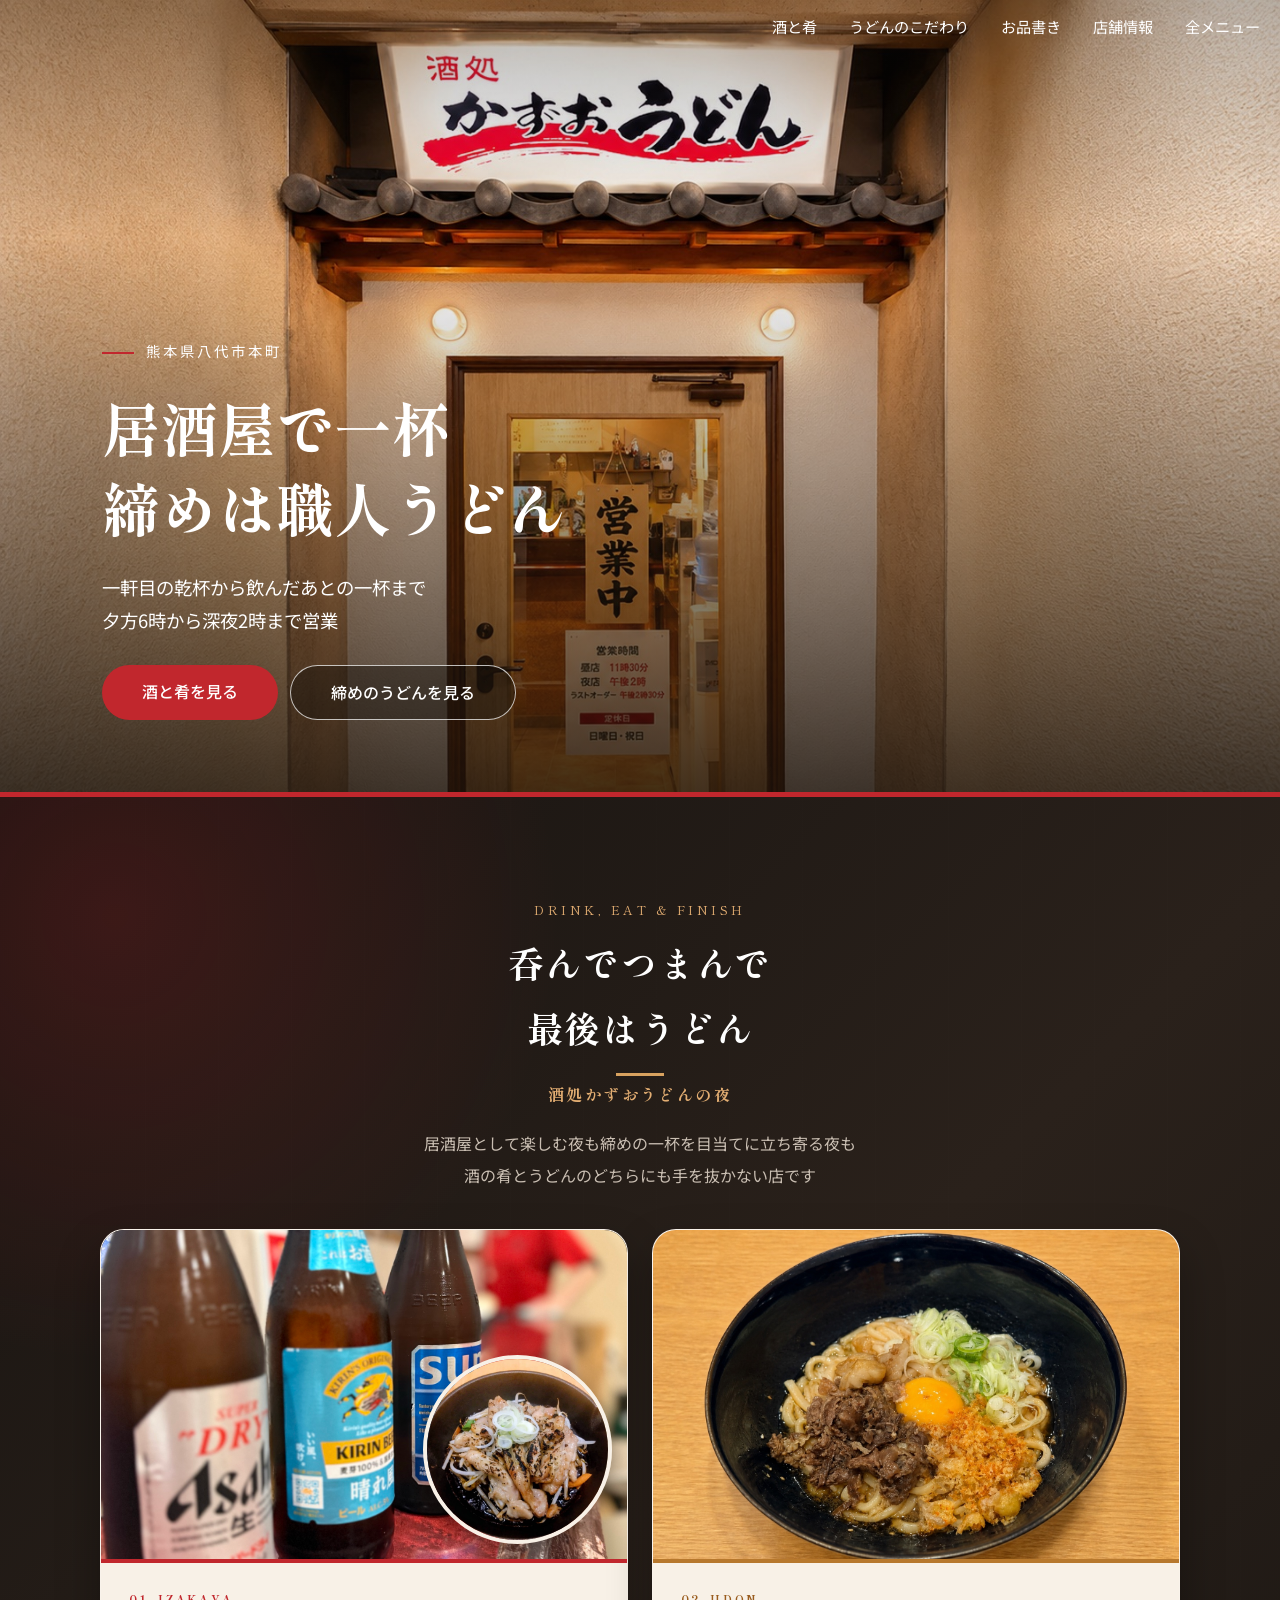
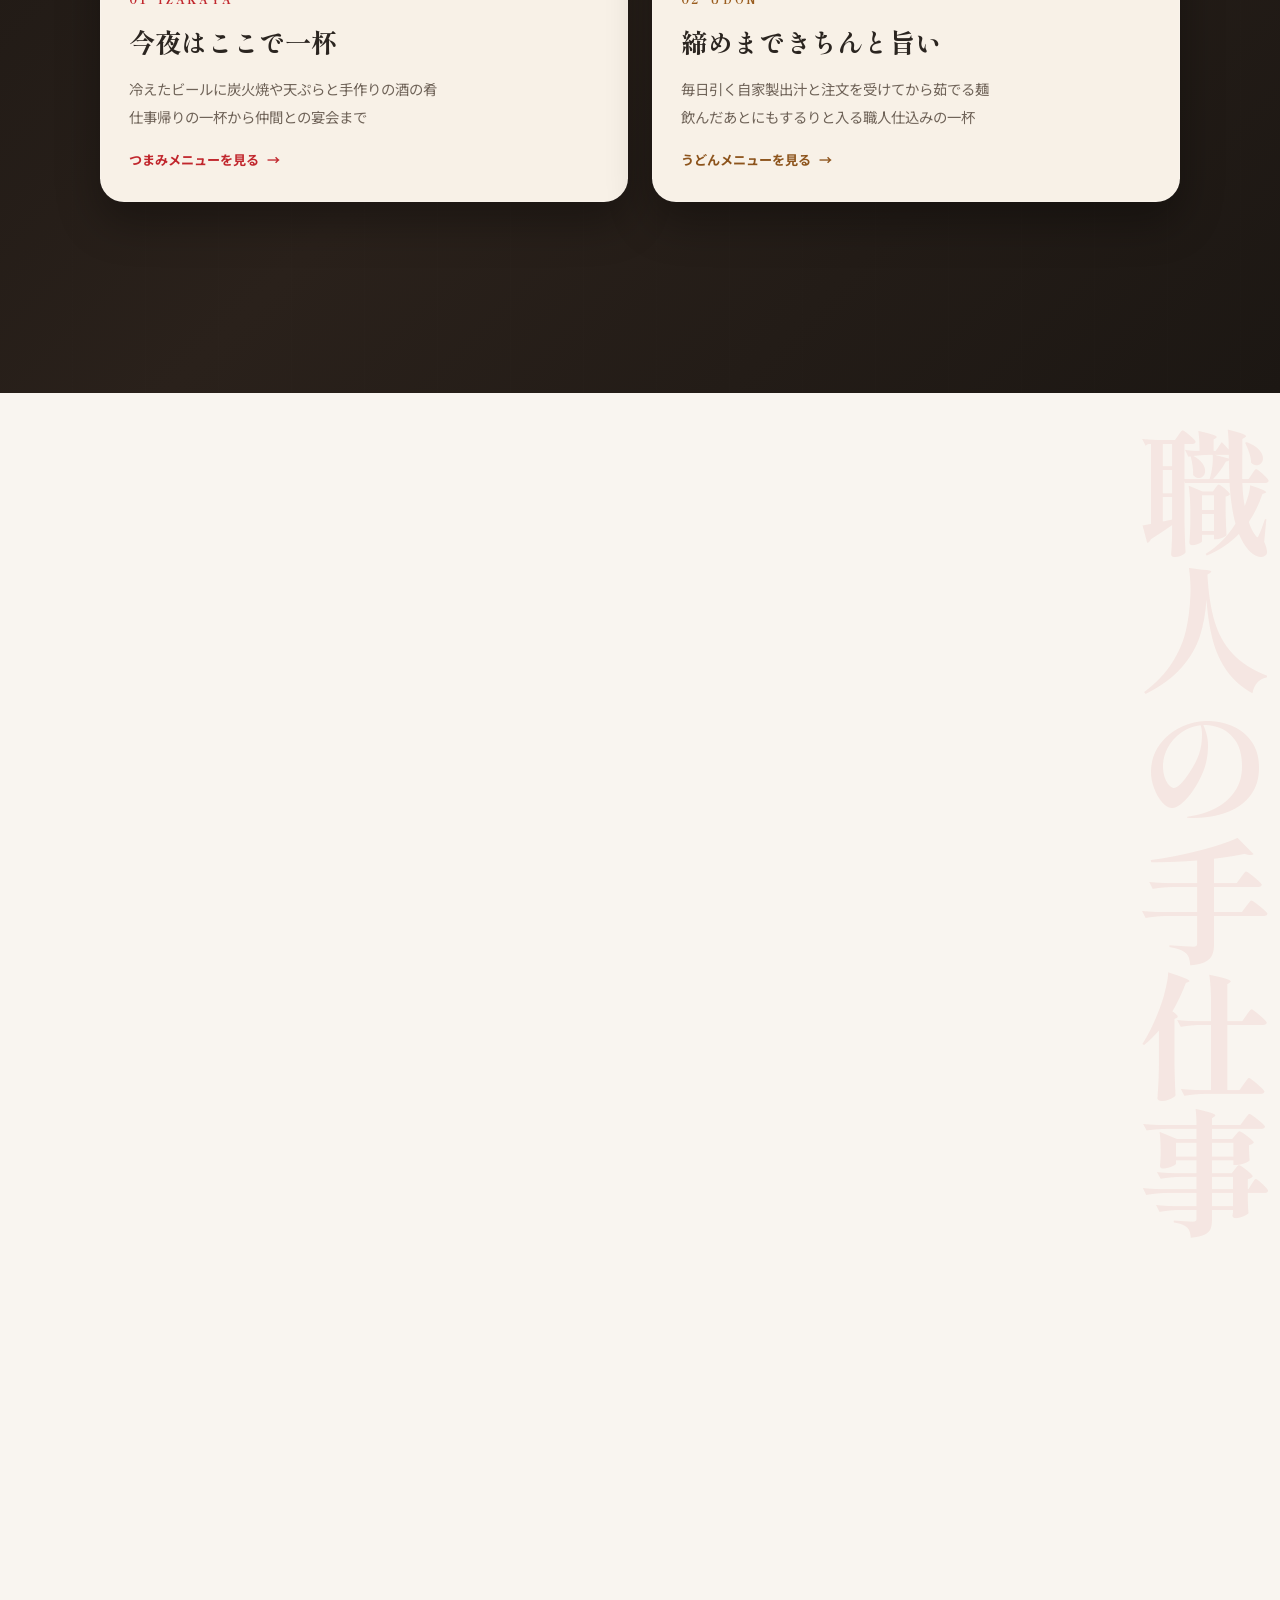
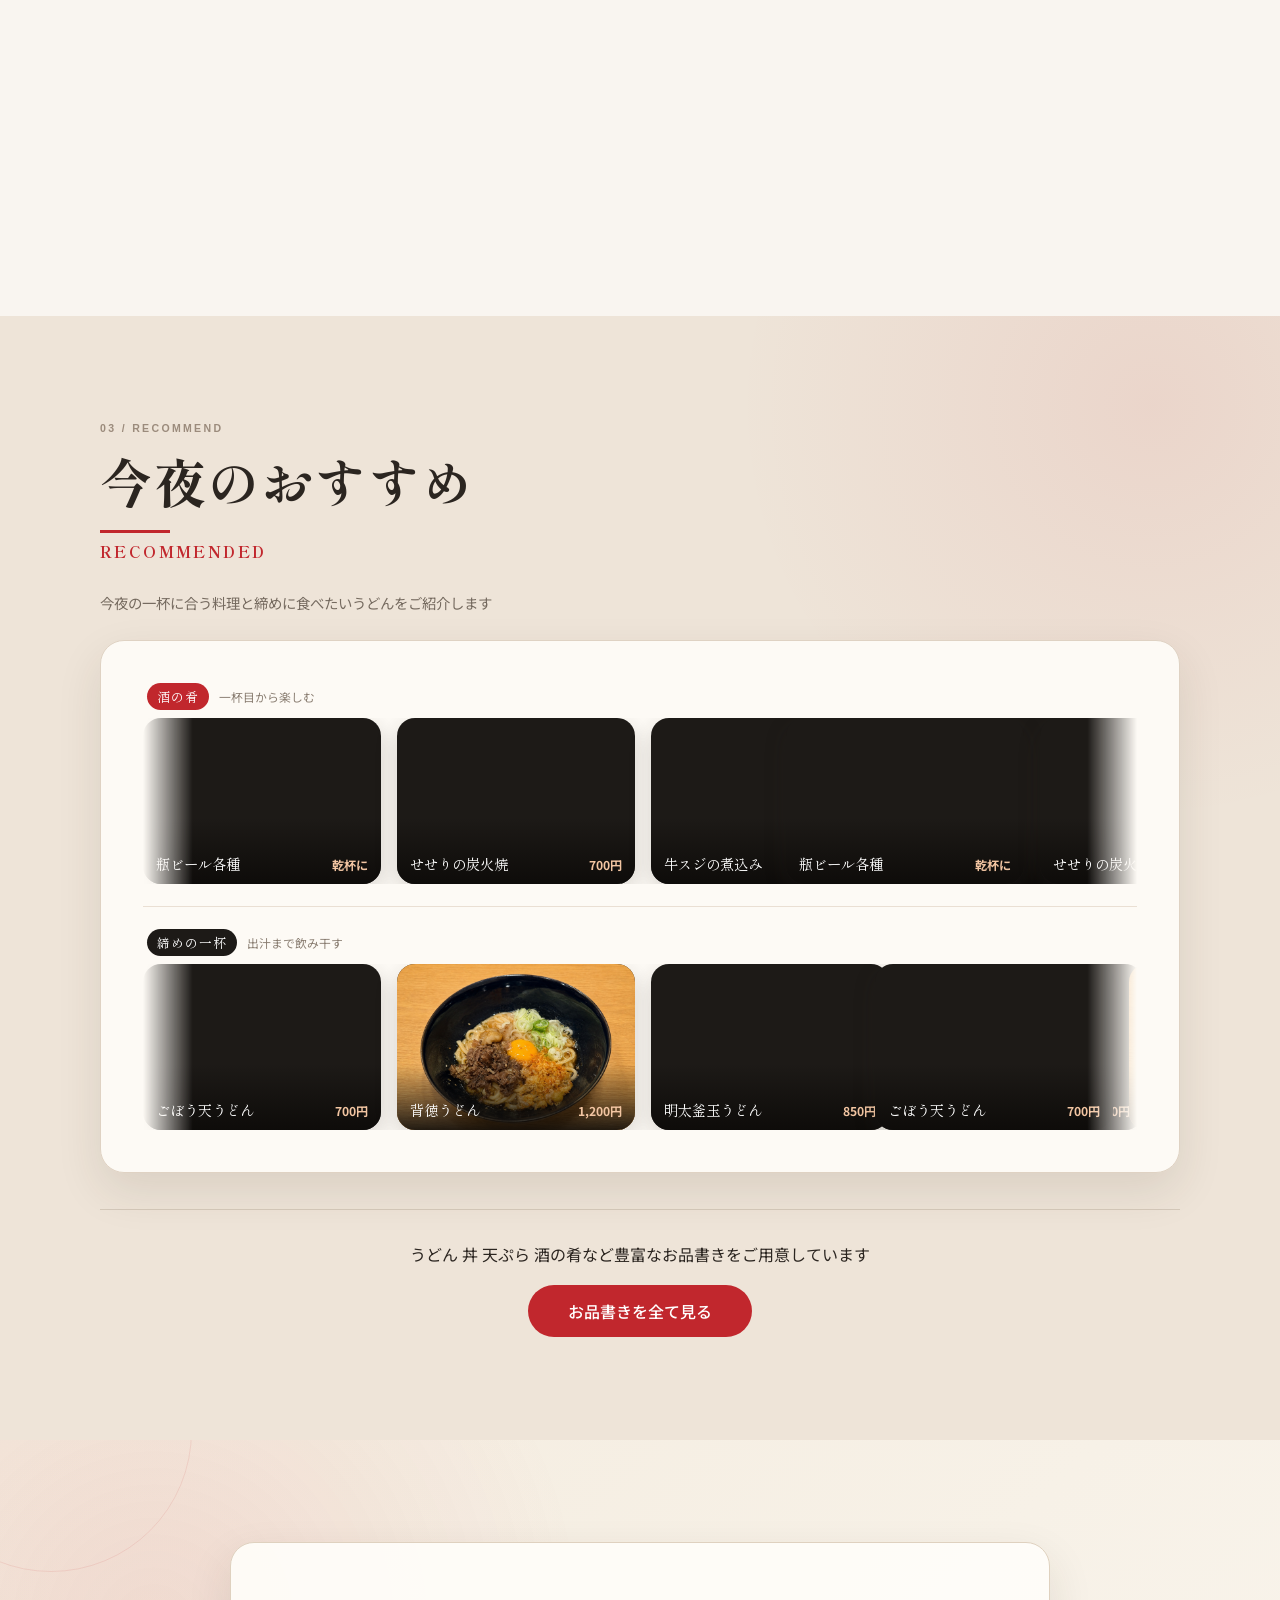
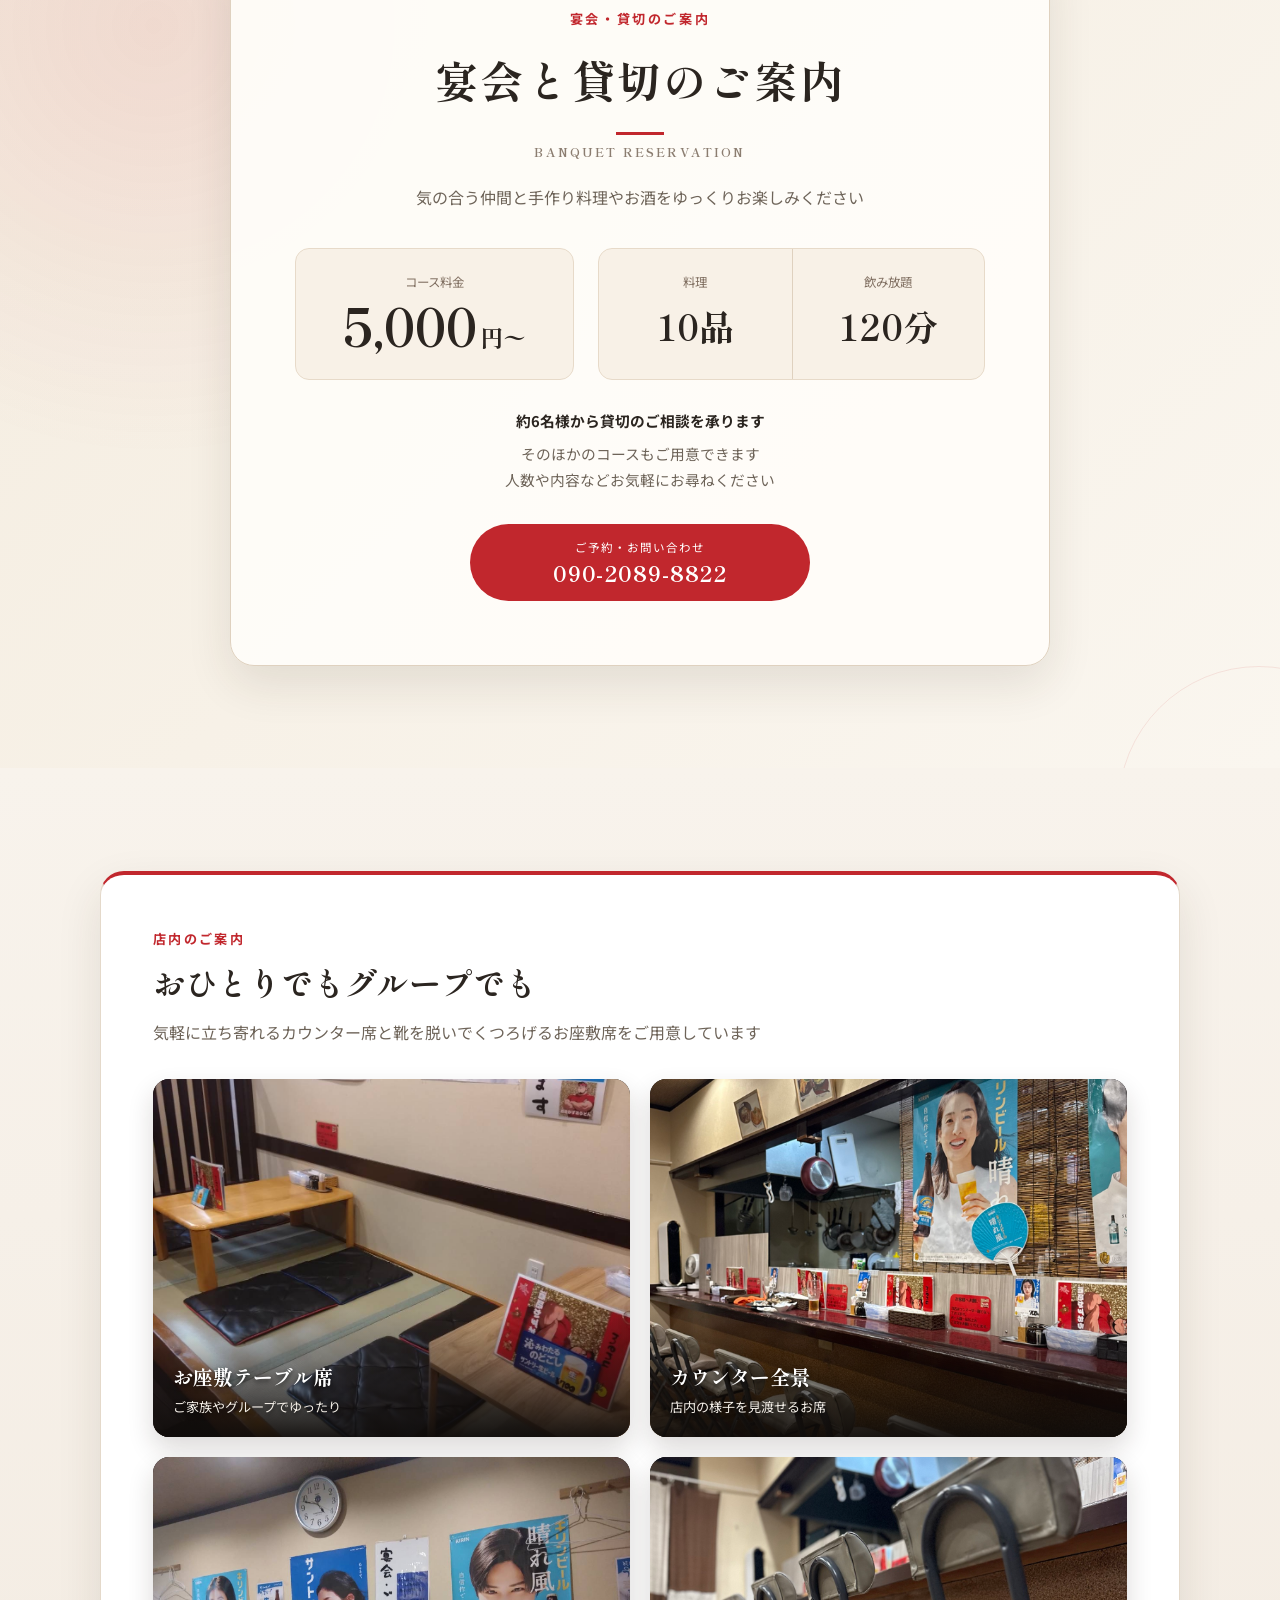
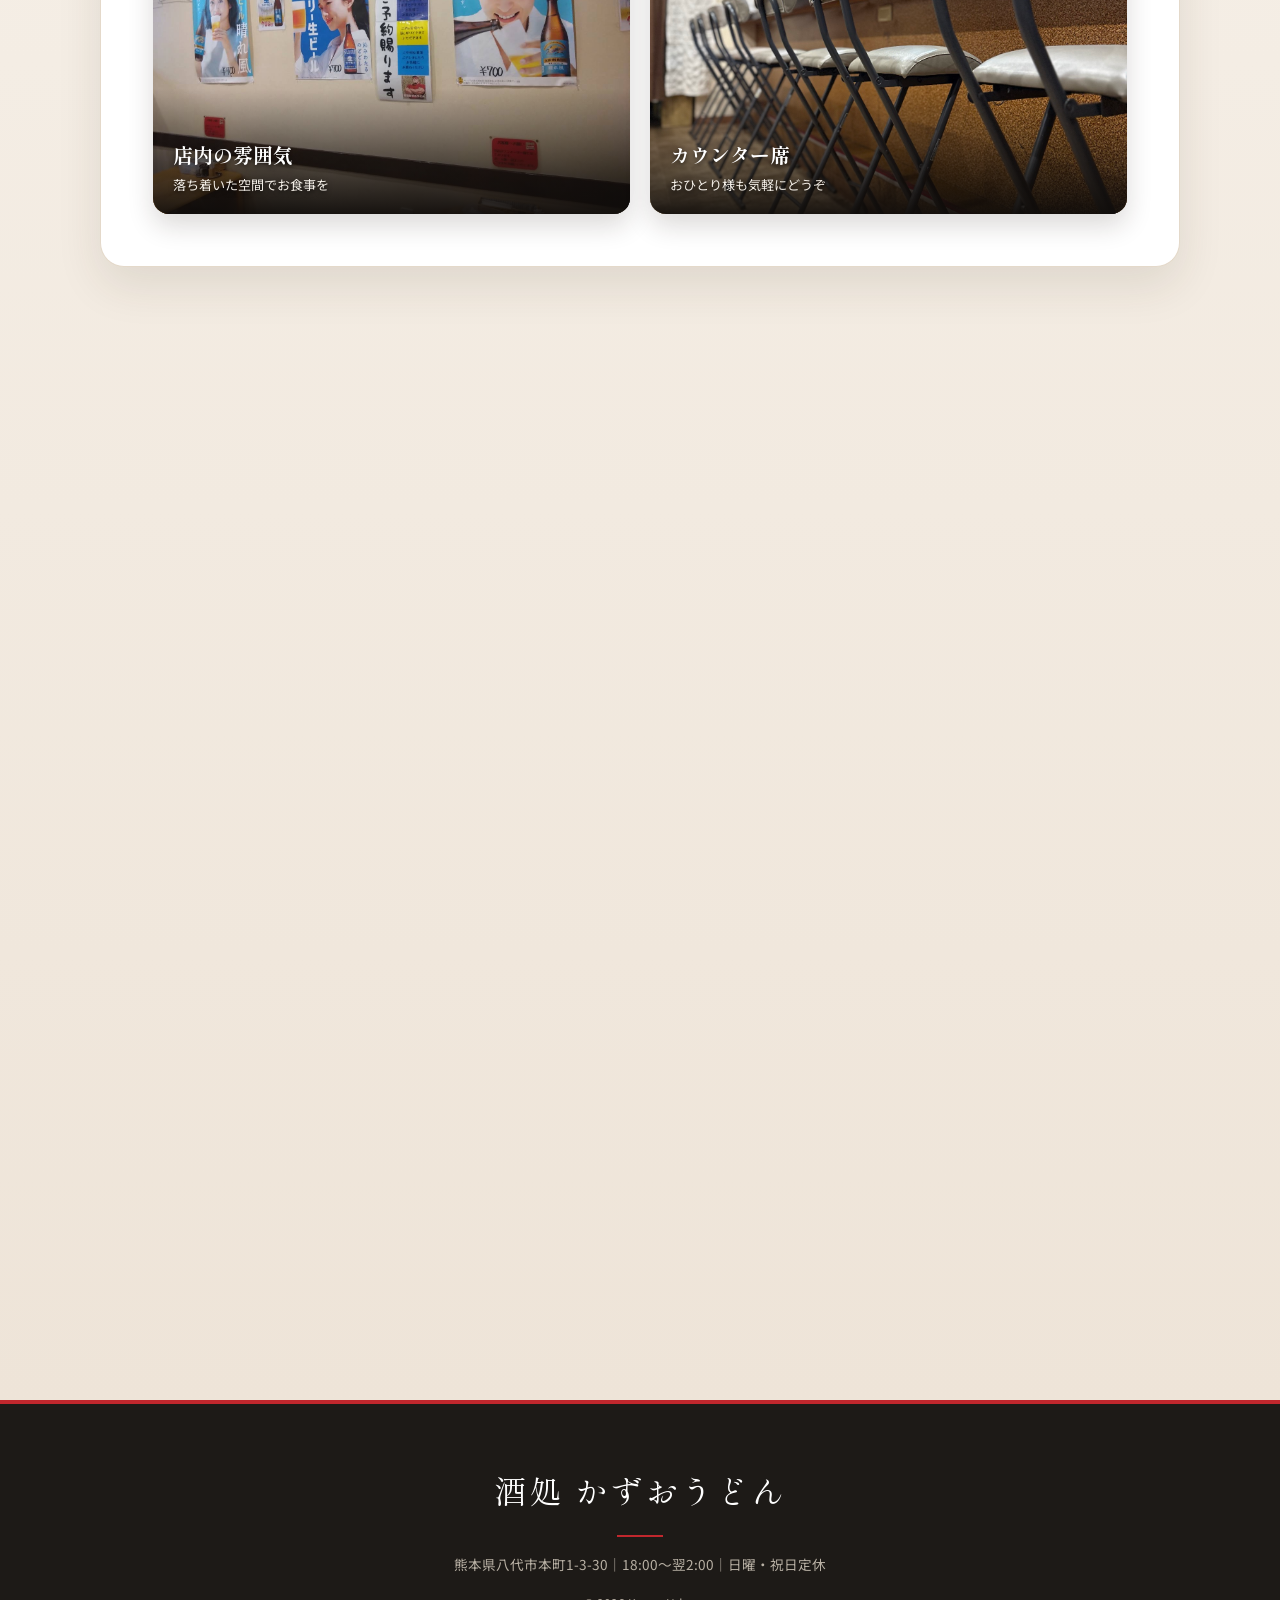
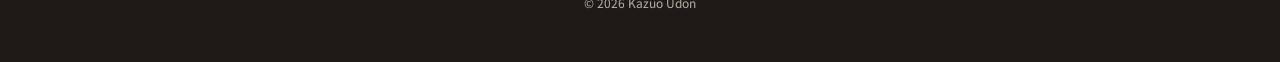
==== commit 8fde0e84: "Add Haitoku udon to featured menu" ====
--- a/index.html
+++ b/index.html
@@ -100,7 +100,7 @@
 
           <a class="night-style-card night-style-card-udon" href="menu.html#udon-menu">
             <figure class="night-style-media">
-              <img src="images/IMG_牛すじ煮込みJPG.JPG" alt="牛すじ煮込み" loading="lazy">
+              <img src="images/menu-retouched/haitoku-udon.jpg" alt="背徳うどん" loading="lazy">
             </figure>
             <section class="night-style-card-body">
               <p class="night-style-number">02 <span>Udon</span></p>
--- a/css/style.css
+++ b/css/style.css
@@ -623,11 +623,11 @@
 }
 
 .night-style-card-udon .night-style-media {
-  background: #b8794d;
+  background: #201813;
 }
 
 .night-style-card-udon .night-style-media > img:first-child {
-  object-fit: contain;
+  object-fit: cover;
   object-position: center;
 }
 
@@ -1231,6 +1231,22 @@
 
 .category-slide-landscape img {
   object-position: center;
+}
+
+.category-slide-featured::before {
+  position: absolute;
+  top: 12px;
+  left: 12px;
+  z-index: 1;
+  padding: 4px 10px;
+  border-radius: 999px;
+  background: var(--color-accent);
+  color: #fff;
+  content: "おすすめ";
+  font-size: 0.7rem;
+  font-weight: 700;
+  letter-spacing: 0.06em;
+  box-shadow: 0 4px 12px rgba(43, 37, 32, 0.24);
 }
 
 .category-slide:hover img {
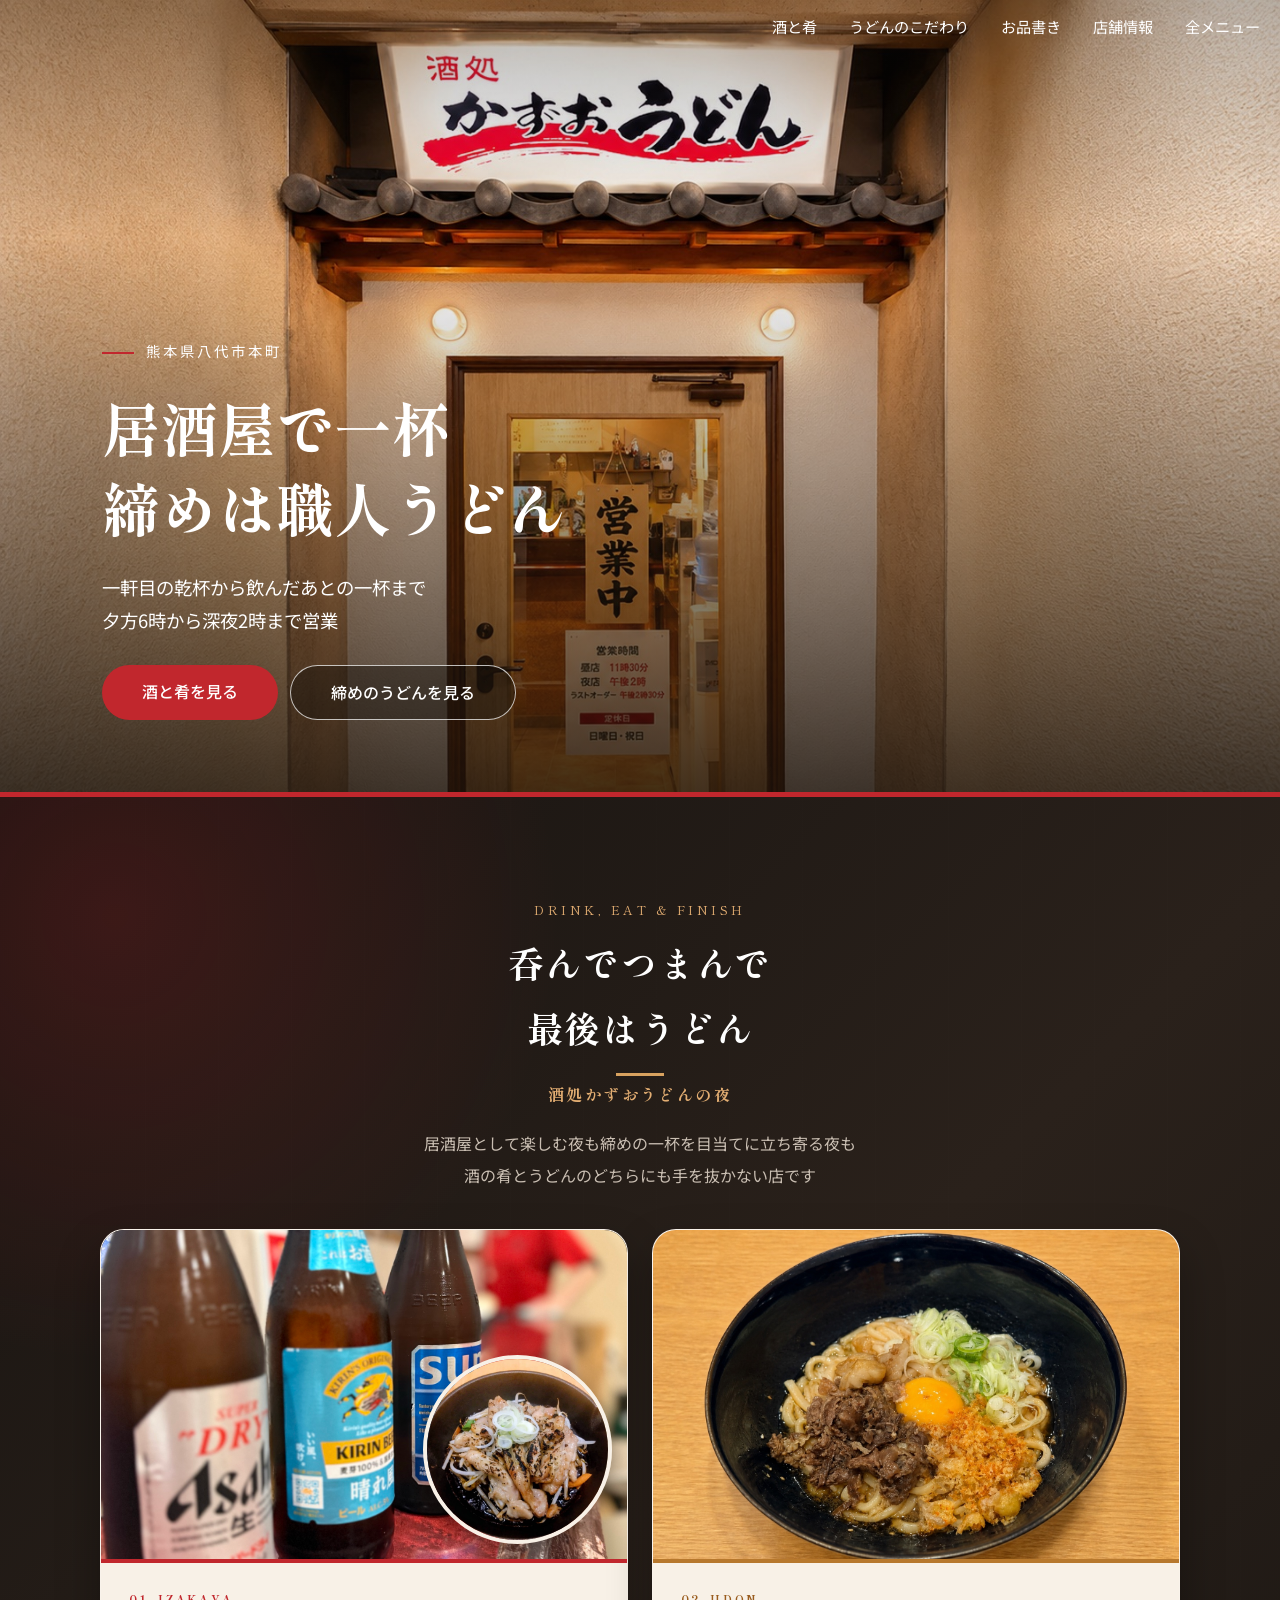
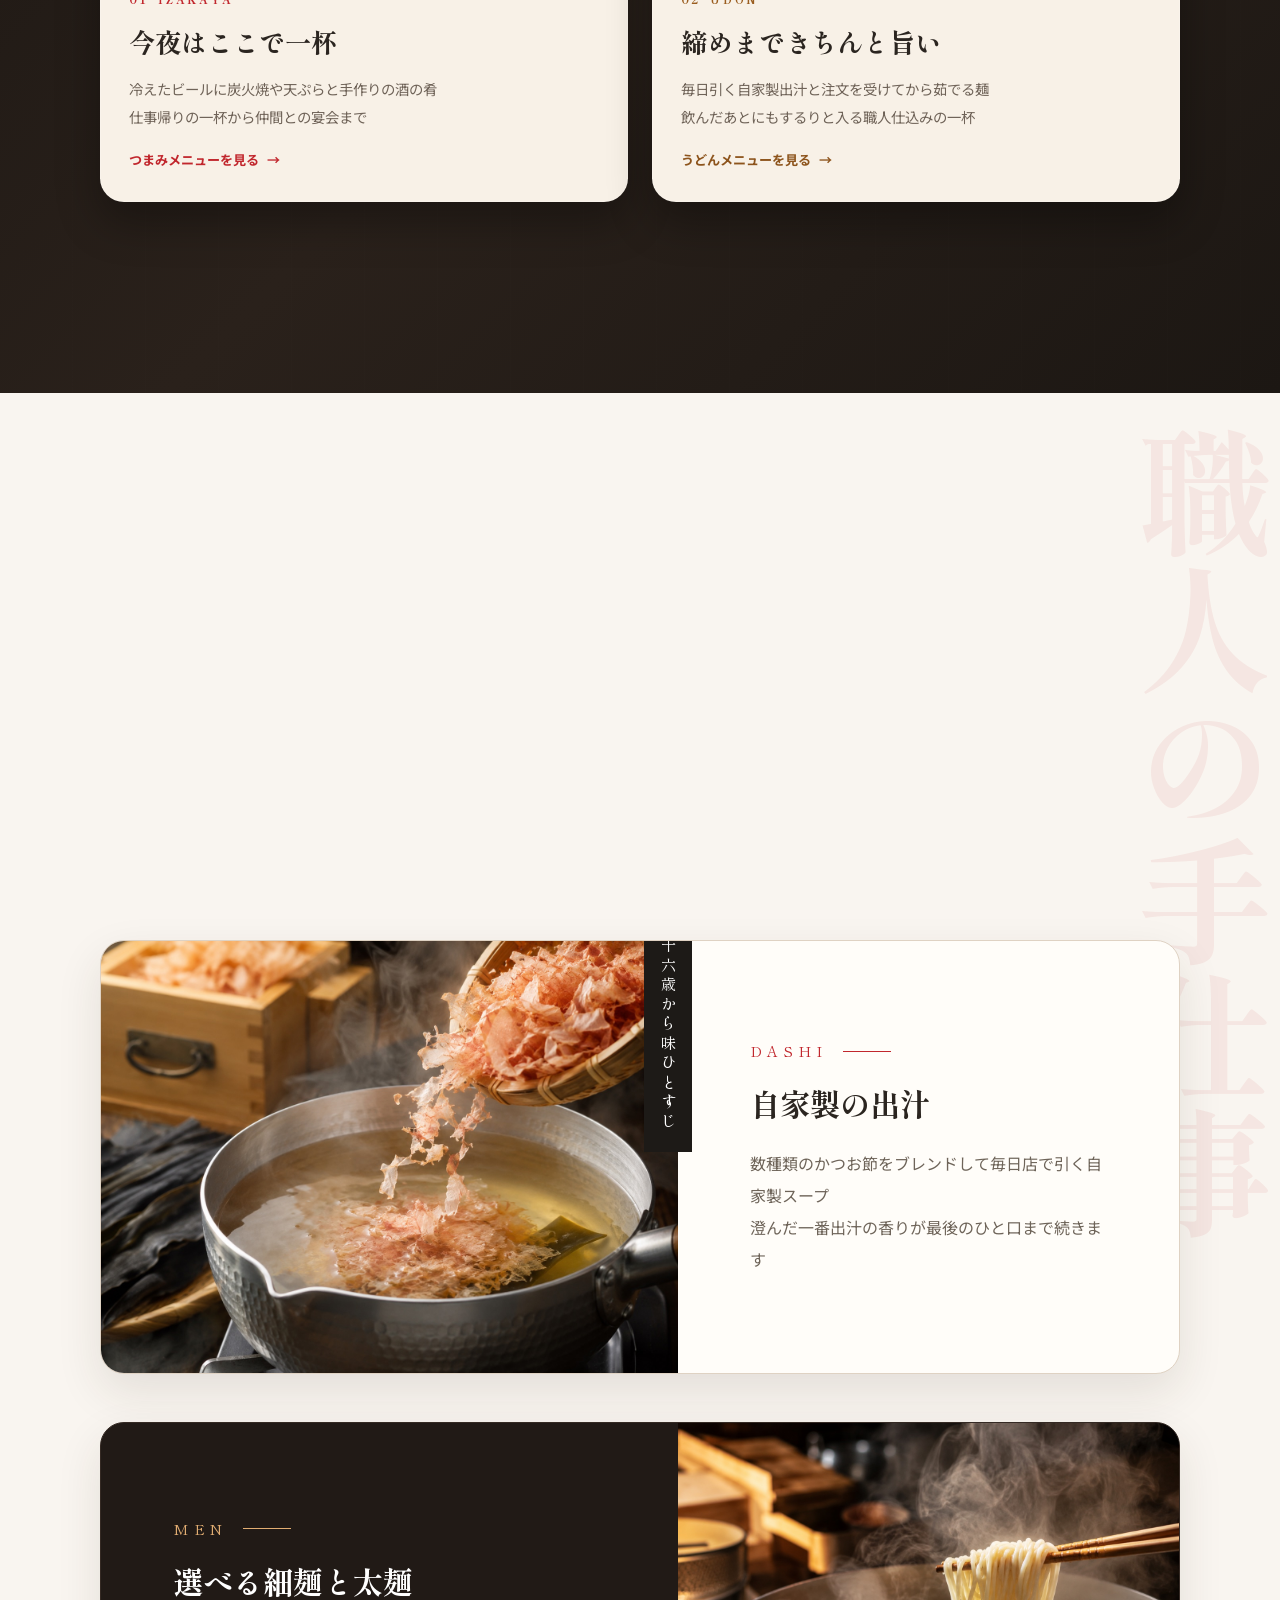
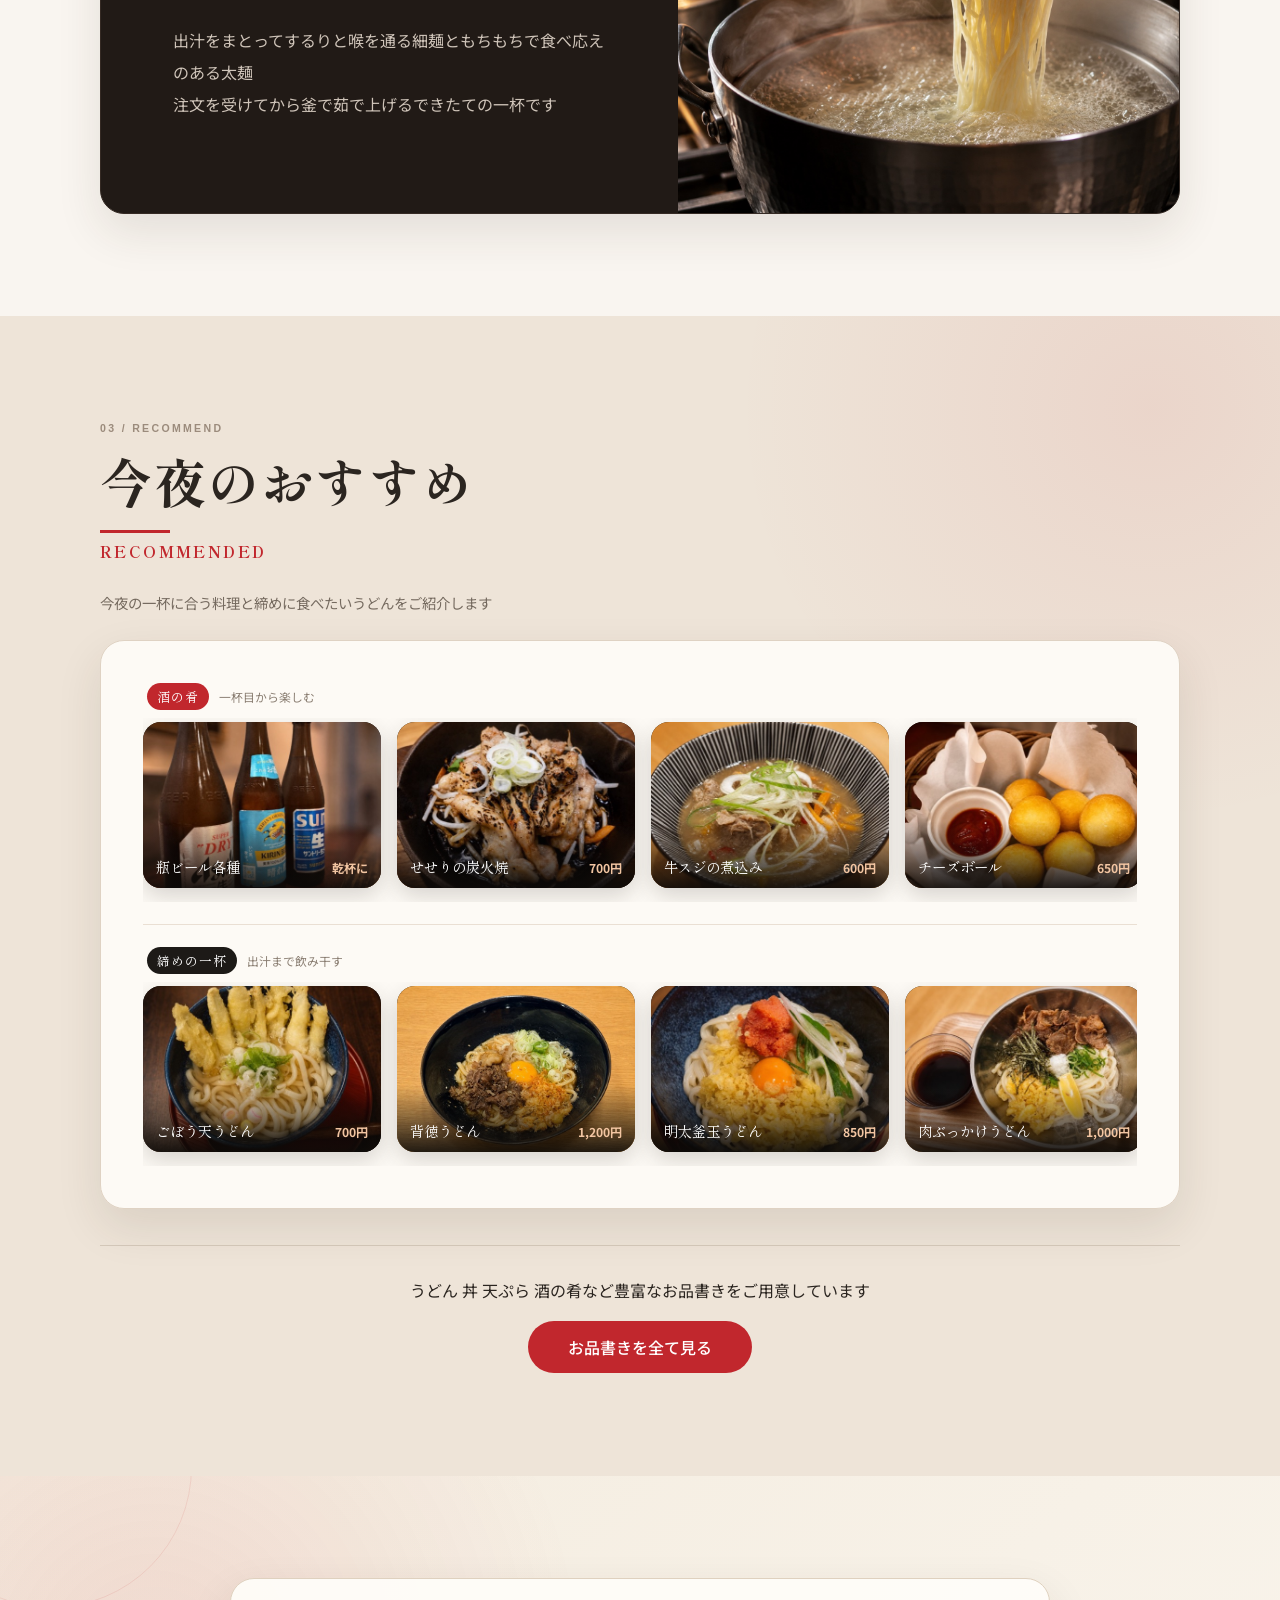
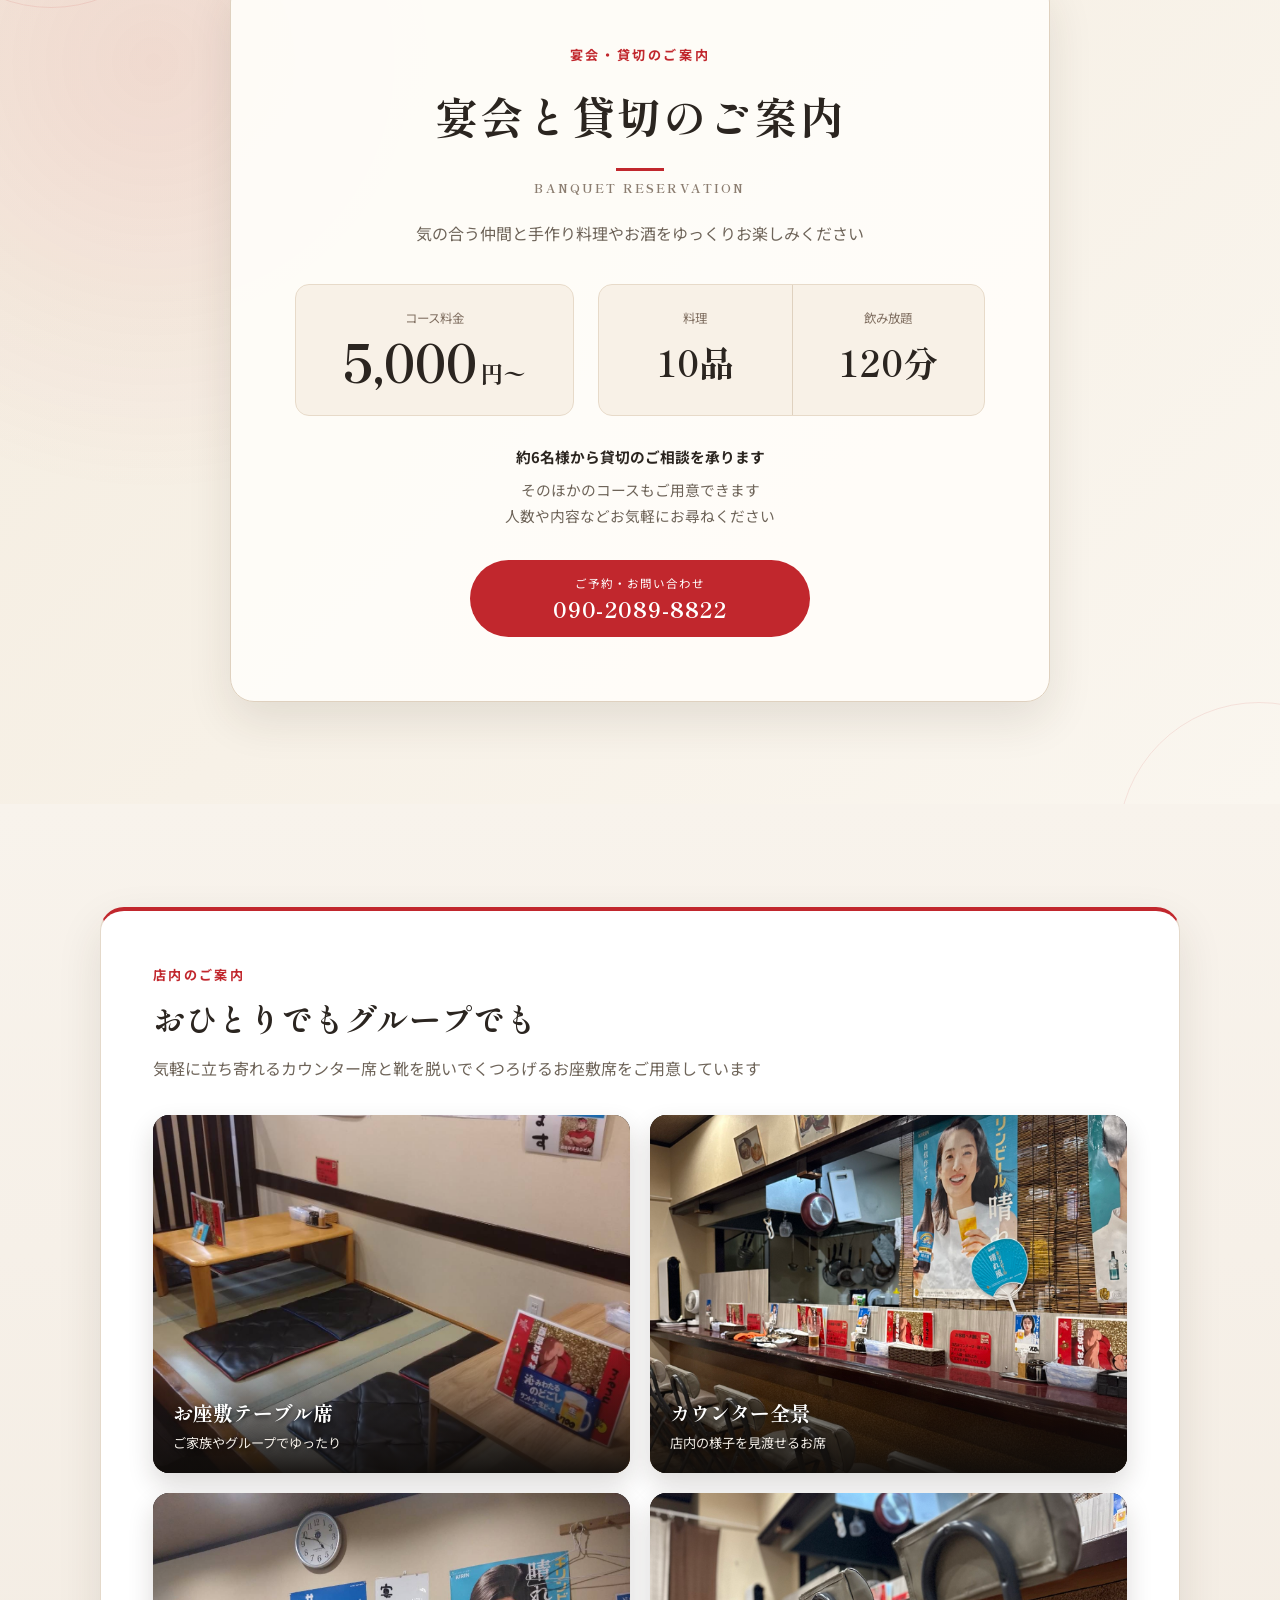
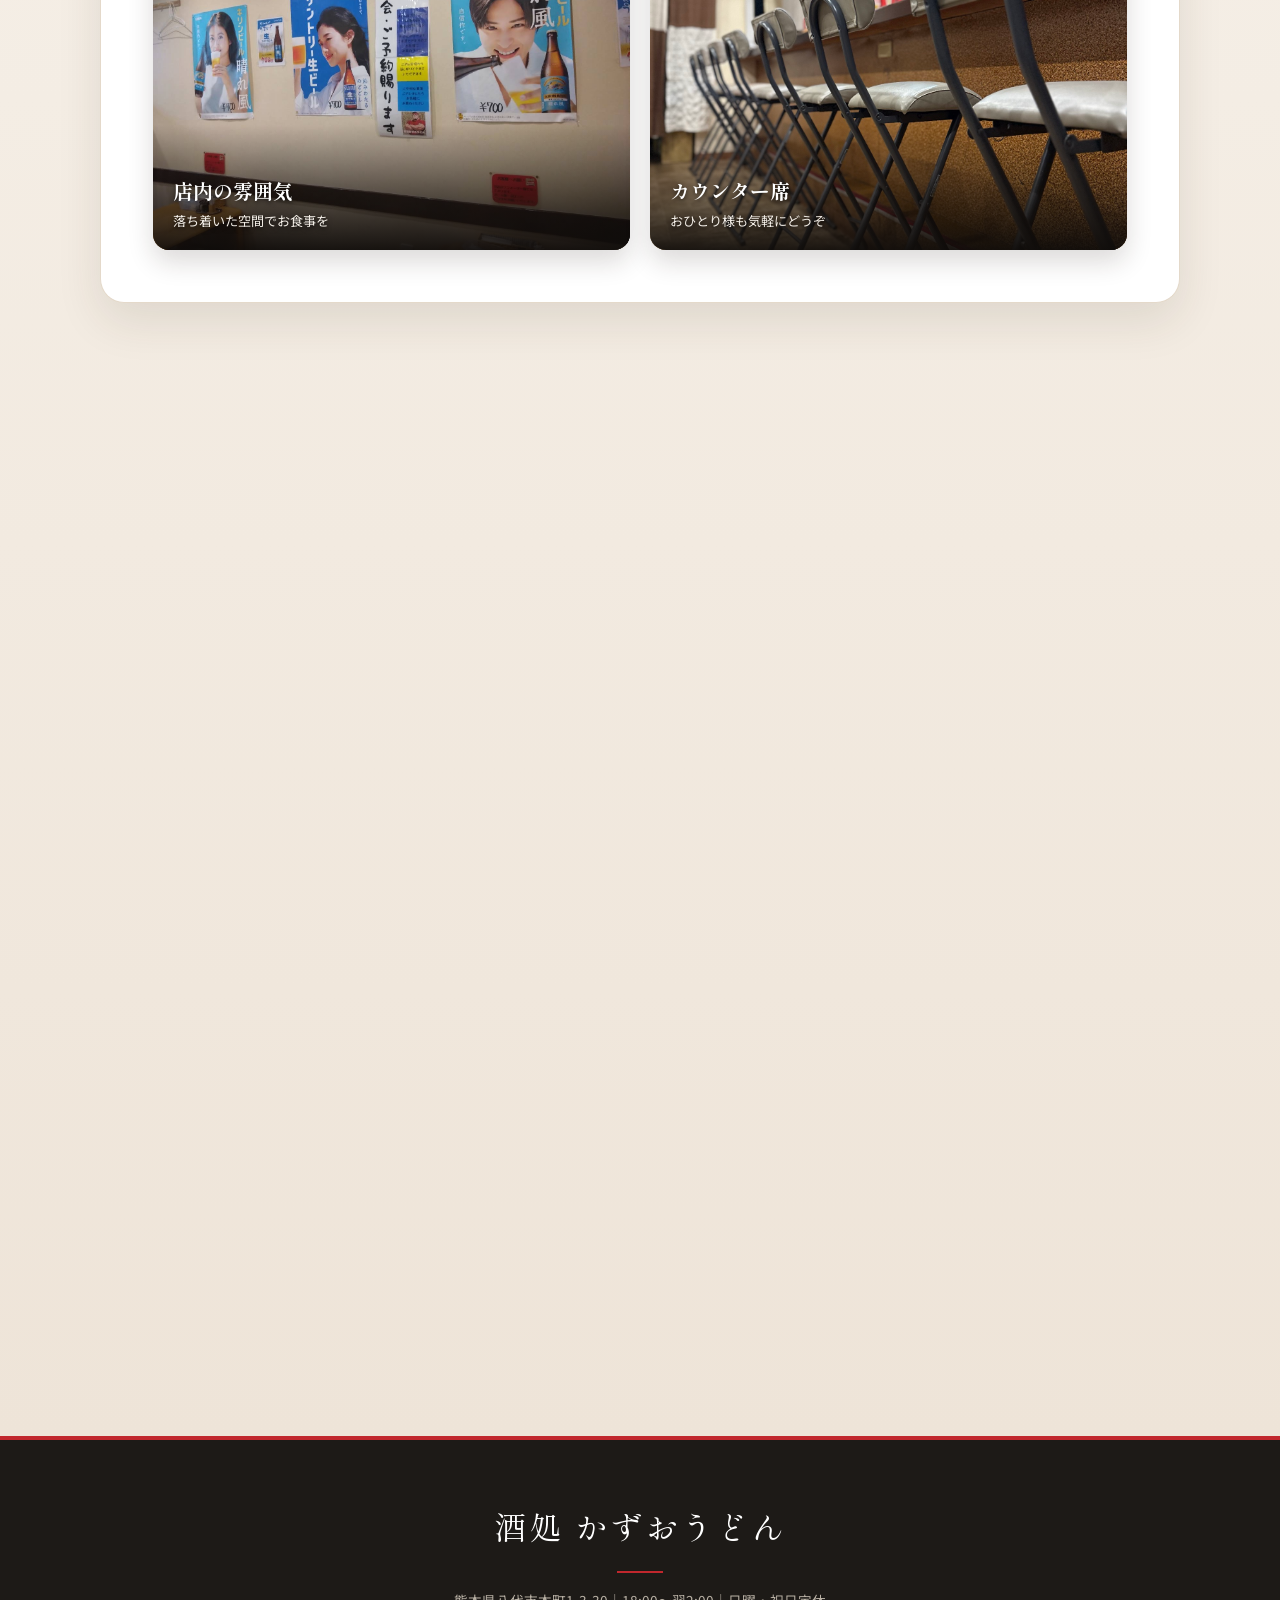
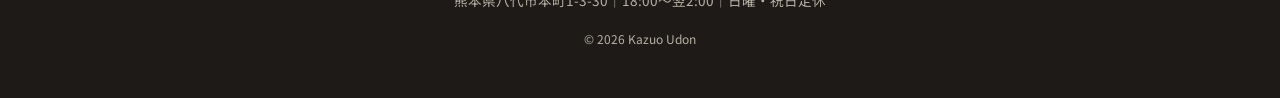
==== commit 97916704: "Fix mobile recommended menu performance" ====
--- a/index.html
+++ b/index.html
@@ -13,7 +13,7 @@
   <link rel="preconnect" href="https://fonts.googleapis.com">
   <link rel="preconnect" href="https://fonts.gstatic.com" crossorigin>
   <link href="https://fonts.googleapis.com/css2?family=Noto+Sans+JP:wght@400;500;700&amp;family=Shippori+Mincho:wght@600;800&amp;display=swap" rel="stylesheet">
-  <link rel="stylesheet" href="css/style.css">
+  <link rel="stylesheet" href="css/style.css?v=20260726-2">
   <script type="application/ld+json">
   {
     "@context": "https://schema.org",
@@ -158,11 +158,69 @@
         <section class="recommend-marquees" aria-label="おすすめメニュー">
           <article class="recommend-row">
             <p class="recommend-row-label"><span>酒の肴</span>一杯目から楽しむ</p>
-            <nav class="menu-marquee menu-marquee-left" data-menu-marquee="left" aria-label="おすすめの居酒屋料理"></nav>
+            <nav class="menu-marquee" aria-label="おすすめの居酒屋料理">
+              <a class="recommend-card" href="menu.html#izakaya-menu">
+                <img src="images/recommend-thumbs/bottled-beer.jpg" alt="瓶ビール各種" decoding="async">
+                <span class="recommend-card-caption"><span>瓶ビール各種</span><span class="recommend-card-price">乾杯に</span></span>
+              </a>
+              <a class="recommend-card" href="menu.html#izakaya-menu">
+                <img src="images/recommend-thumbs/seseri.jpg" alt="せせりの炭火焼" loading="lazy" decoding="async">
+                <span class="recommend-card-caption"><span>せせりの炭火焼</span><span class="recommend-card-price">700円</span></span>
+              </a>
+              <a class="recommend-card" href="menu.html#izakaya-menu">
+                <img src="images/recommend-thumbs/gyusuji-nikomi.jpg" alt="牛スジの煮込み" loading="lazy" decoding="async">
+                <span class="recommend-card-caption"><span>牛スジの煮込み</span><span class="recommend-card-price">600円</span></span>
+              </a>
+              <a class="recommend-card" href="menu.html#izakaya-menu">
+                <img src="images/recommend-thumbs/cheese-balls.jpg" alt="チーズボール" loading="lazy" decoding="async">
+                <span class="recommend-card-caption"><span>チーズボール</span><span class="recommend-card-price">650円</span></span>
+              </a>
+              <a class="recommend-card" href="menu.html#izakaya-menu">
+                <img src="images/recommend-thumbs/hotaruika.jpg" alt="ほたるイカの沖漬" loading="lazy" decoding="async">
+                <span class="recommend-card-caption"><span>ほたるイカの沖漬</span><span class="recommend-card-price">600円</span></span>
+              </a>
+              <a class="recommend-card" href="menu.html#izakaya-menu">
+                <img src="images/recommend-thumbs/aburi-mentaiko.jpg" alt="あぶり明太子" loading="lazy" decoding="async">
+                <span class="recommend-card-caption"><span>あぶり明太子</span><span class="recommend-card-price">600円</span></span>
+              </a>
+              <a class="recommend-card" href="menu.html#izakaya-menu">
+                <img src="images/recommend-thumbs/eihire.jpg" alt="エイひれあぶり" loading="lazy" decoding="async">
+                <span class="recommend-card-caption"><span>エイひれあぶり</span><span class="recommend-card-price">600円</span></span>
+              </a>
+            </nav>
           </article>
           <article class="recommend-row">
             <p class="recommend-row-label"><span>締めの一杯</span>出汁まで飲み干す</p>
-            <nav class="menu-marquee menu-marquee-right" data-menu-marquee="right" aria-label="おすすめのうどん"></nav>
+            <nav class="menu-marquee" aria-label="おすすめのうどん">
+              <a class="recommend-card" href="menu.html#udon-menu">
+                <img src="images/recommend-thumbs/goboten-udon.jpg" alt="ごぼう天うどん" decoding="async">
+                <span class="recommend-card-caption"><span>ごぼう天うどん</span><span class="recommend-card-price">700円</span></span>
+              </a>
+              <a class="recommend-card" href="menu.html#udon-menu">
+                <img src="images/recommend-thumbs/haitoku-udon.jpg" alt="背徳うどん" loading="lazy" decoding="async">
+                <span class="recommend-card-caption"><span>背徳うどん</span><span class="recommend-card-price">1,200円</span></span>
+              </a>
+              <a class="recommend-card" href="menu.html#udon-menu">
+                <img src="images/recommend-thumbs/mentai-kamatama.jpg" alt="明太釜玉うどん" loading="lazy" decoding="async">
+                <span class="recommend-card-caption"><span>明太釜玉うどん</span><span class="recommend-card-price">850円</span></span>
+              </a>
+              <a class="recommend-card" href="menu.html#udon-menu">
+                <img src="images/recommend-thumbs/niku-bukkake.jpg" alt="肉ぶっかけうどん" loading="lazy" decoding="async">
+                <span class="recommend-card-caption"><span>肉ぶっかけうどん</span><span class="recommend-card-price">1,000円</span></span>
+              </a>
+              <a class="recommend-card" href="menu.html#udon-menu">
+                <img src="images/recommend-thumbs/gyusuji-udon.jpg" alt="牛すじうどん" loading="lazy" decoding="async">
+                <span class="recommend-card-caption"><span>牛すじうどん</span><span class="recommend-card-price">850円</span></span>
+              </a>
+              <a class="recommend-card" href="menu.html#udon-menu">
+                <img src="images/recommend-thumbs/katudon.jpg" alt="カツ丼" loading="lazy" decoding="async">
+                <span class="recommend-card-caption"><span>カツ丼</span><span class="recommend-card-price">850円</span></span>
+              </a>
+              <a class="recommend-card" href="menu.html#udon-menu">
+                <img src="images/recommend-thumbs/kamatama.jpg" alt="釜たまうどん" loading="lazy" decoding="async">
+                <span class="recommend-card-caption"><span>釜たまうどん</span><span class="recommend-card-price">600円</span></span>
+              </a>
+            </nav>
           </article>
         </section>
 
@@ -281,6 +339,6 @@
     <p class="copyright">&copy; 2026 Kazuo Udon</p>
   </footer>
 
-  <script src="js/script.js"></script>
+  <script src="js/script.js?v=20260726-2"></script>
 </body>
 </html>
--- a/css/style.css
+++ b/css/style.css
@@ -949,7 +949,7 @@
   font-size: 1.05rem;
 }
 
-/* トップページ：おすすめメニューの自動横流れ */
+/* トップページ：おすすめメニューの横スライド */
 .recommend-lead {
   margin: -28px 0 24px;
   color: #756a5f;
@@ -991,45 +991,16 @@
 }
 
 .menu-marquee {
-  overflow: hidden;
-  -webkit-mask-image: linear-gradient(90deg, transparent, #000 5%, #000 95%, transparent);
-  mask-image: linear-gradient(90deg, transparent, #000 5%, #000 95%, transparent);
-}
-
-.menu-marquee-track {
   display: flex;
-  width: max-content;
-  will-change: transform;
-}
-
-.menu-marquee-group {
-  display: flex;
-  flex: 0 0 auto;
   gap: 16px;
-  padding-right: 16px;
-}
-
-.menu-marquee-left .menu-marquee-track {
-  animation: marquee-left 36s linear infinite;
-}
-
-.menu-marquee-right .menu-marquee-track {
-  animation: marquee-right 38s linear infinite;
-}
-
-.menu-marquee:hover .menu-marquee-track,
-.menu-marquee:focus-within .menu-marquee-track {
-  animation-play-state: paused;
-}
-
-@keyframes marquee-left {
-  from { transform: translateX(0); }
-  to { transform: translateX(-50%); }
-}
-
-@keyframes marquee-right {
-  from { transform: translateX(-50%); }
-  to { transform: translateX(0); }
+  overflow-x: auto;
+  padding: 4px 4px 14px;
+  scroll-behavior: smooth;
+  scroll-snap-type: x proximity;
+  scrollbar-color: var(--color-accent) #e7ddd2;
+  scrollbar-width: thin;
+  overscroll-behavior-inline: contain;
+  -webkit-overflow-scrolling: touch;
 }
 
 .recommend-card {
@@ -1042,6 +1013,7 @@
   color: #fff;
   text-decoration: none;
   box-shadow: 0 8px 22px rgba(43, 37, 32, 0.18);
+  scroll-snap-align: start;
 }
 
 .recommend-card img {
@@ -1835,16 +1807,9 @@
 
   .menu-marquee {
     overflow-x: auto;
+    scroll-behavior: auto;
     -webkit-mask-image: none;
     mask-image: none;
-  }
-
-  .menu-marquee-track {
-    animation: none !important;
-  }
-
-  .menu-marquee-group[aria-hidden="true"] {
-    display: none;
   }
 
   .category-image-slider {
@@ -2430,9 +2395,14 @@
     font-size: 0.66rem;
   }
 
-  .menu-marquee-group {
+  .menu-marquee {
     gap: 12px;
-    padding-right: 12px;
+    padding: 4px 20px 12px;
+    scrollbar-width: none;
+  }
+
+  .menu-marquee::-webkit-scrollbar {
+    display: none;
   }
 
   .page-head {
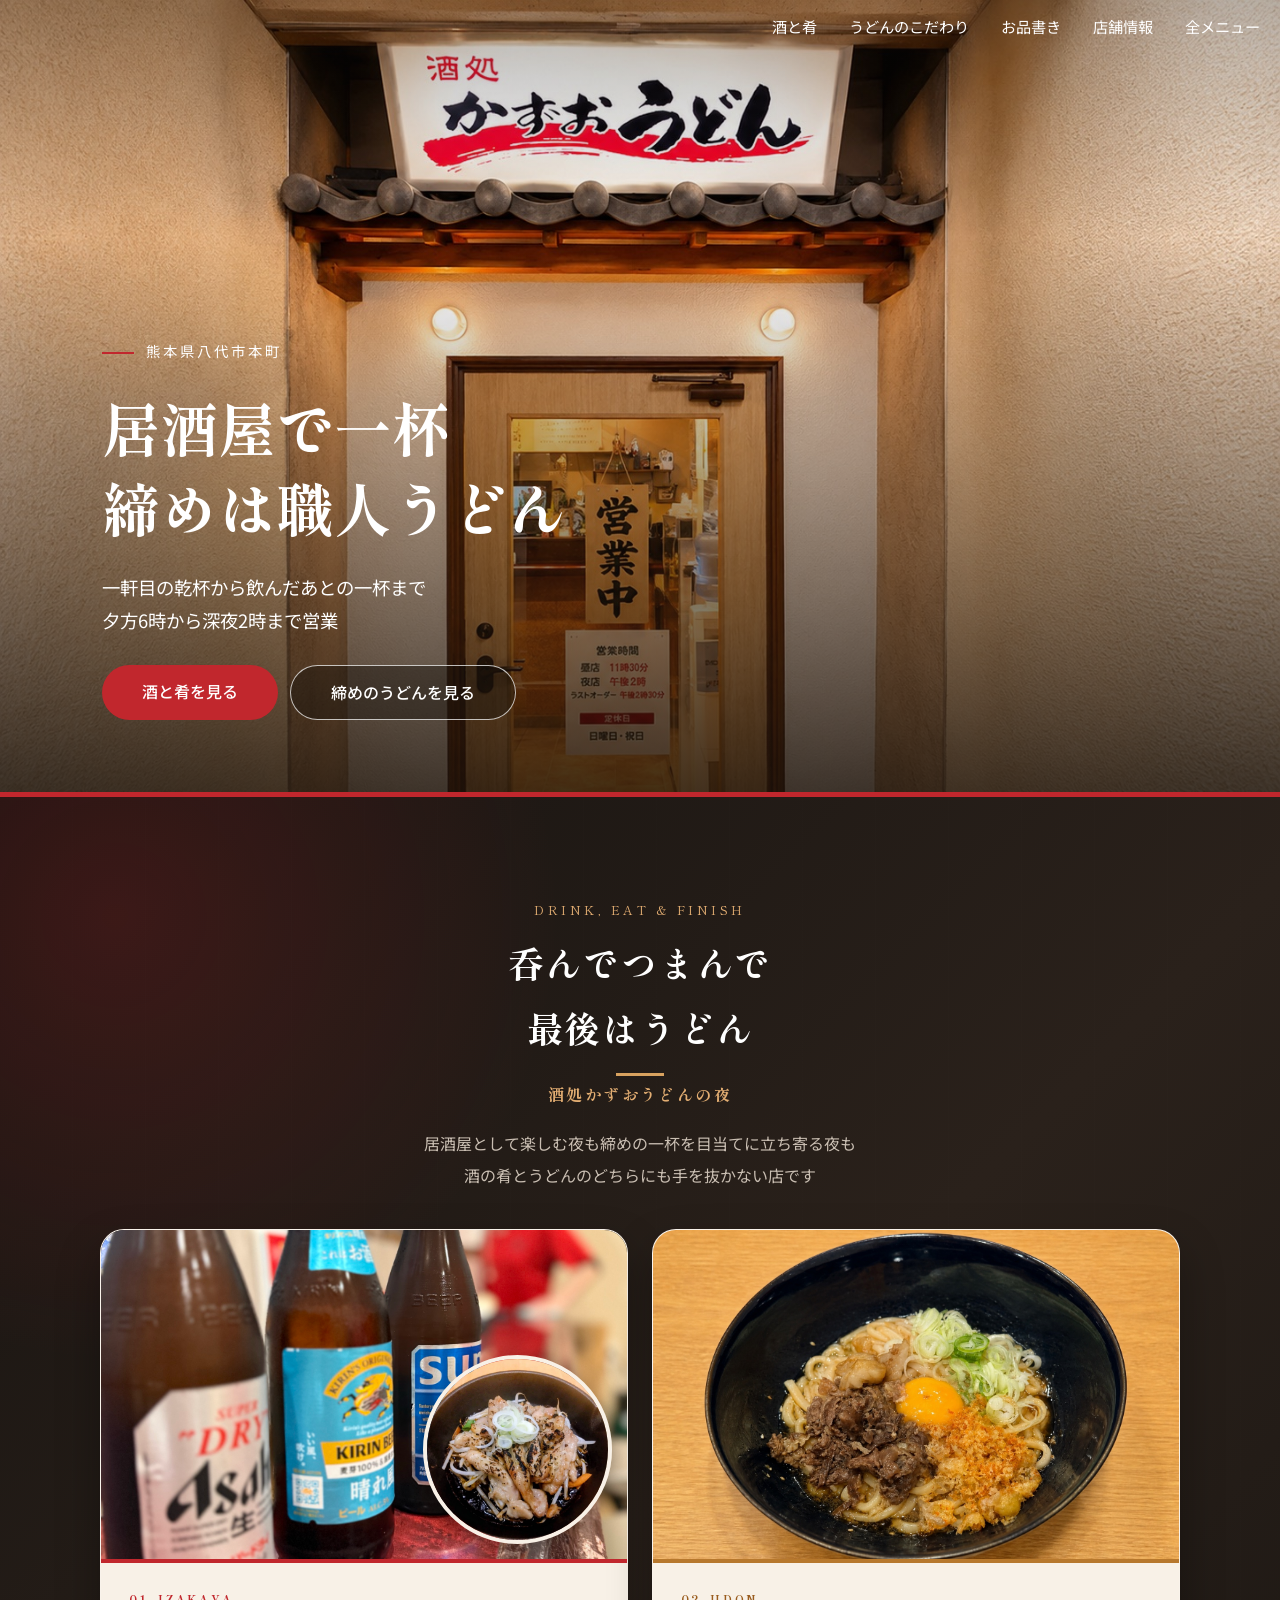
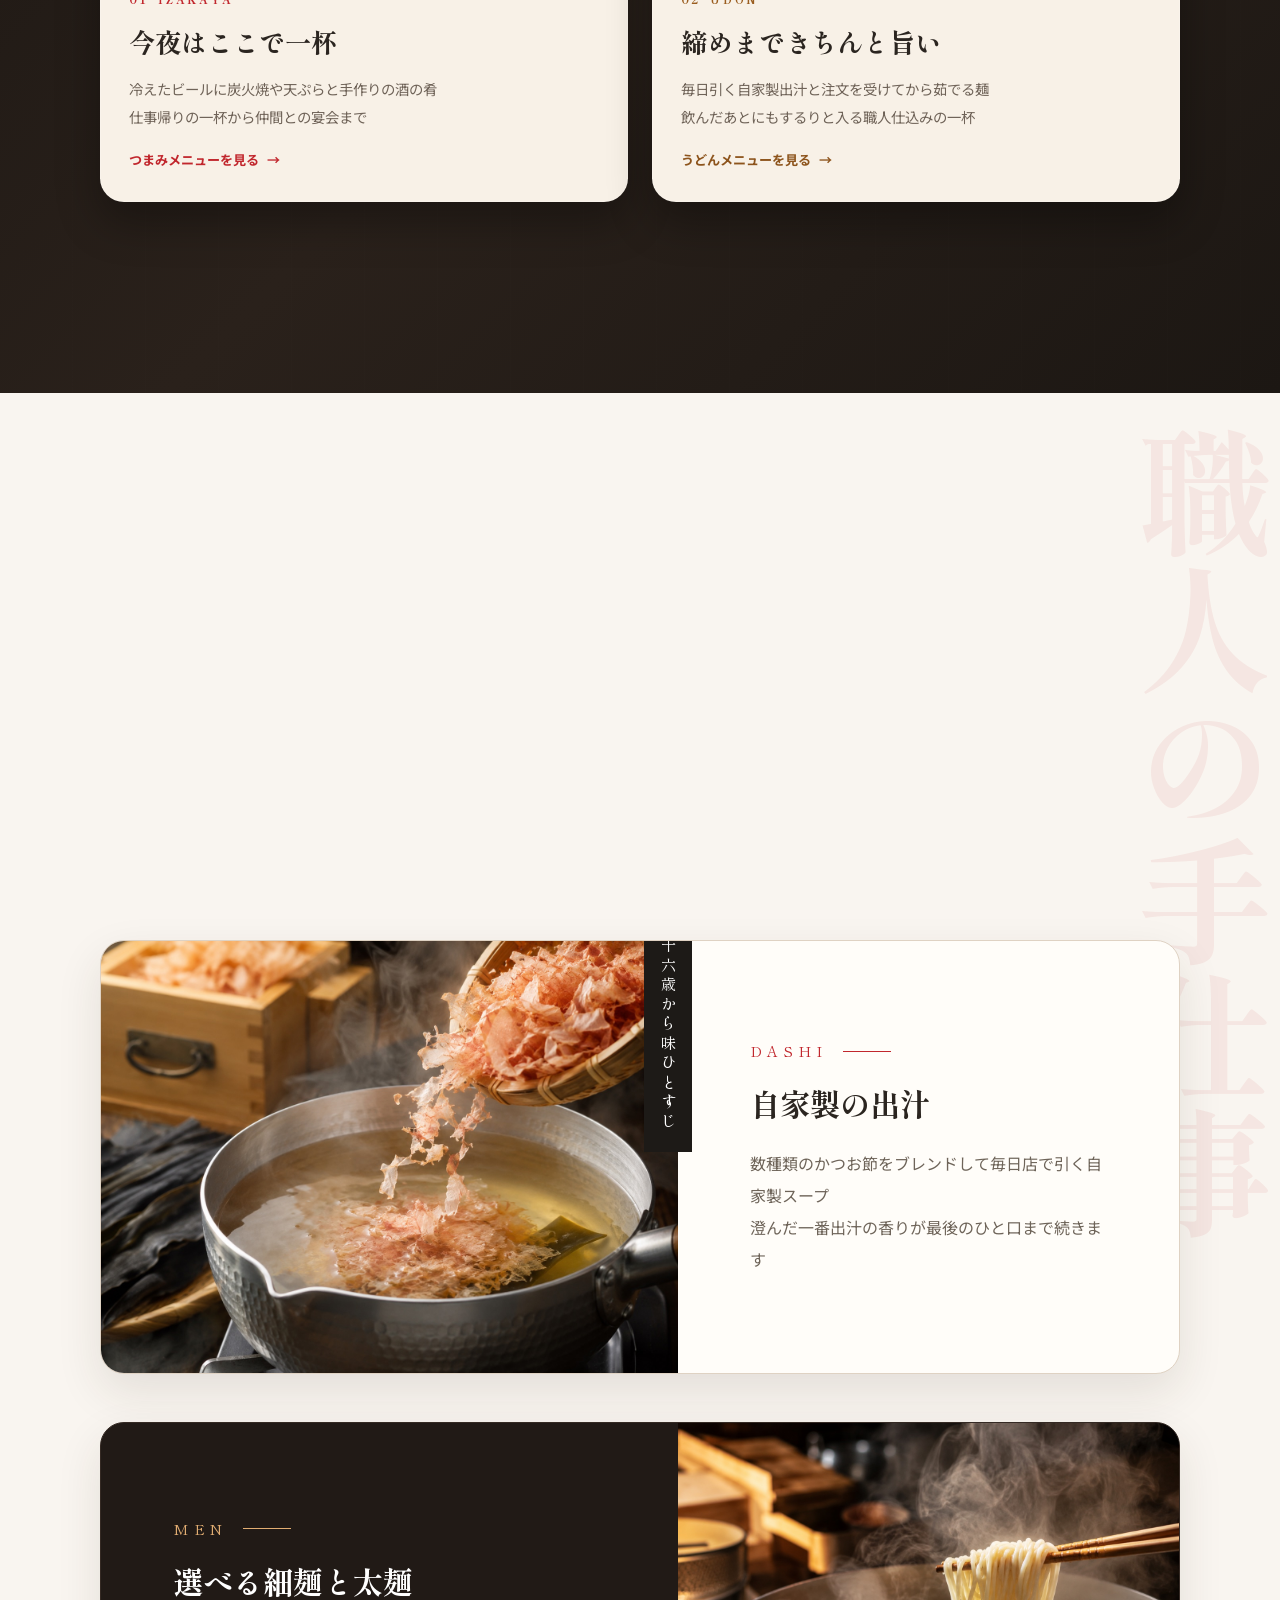
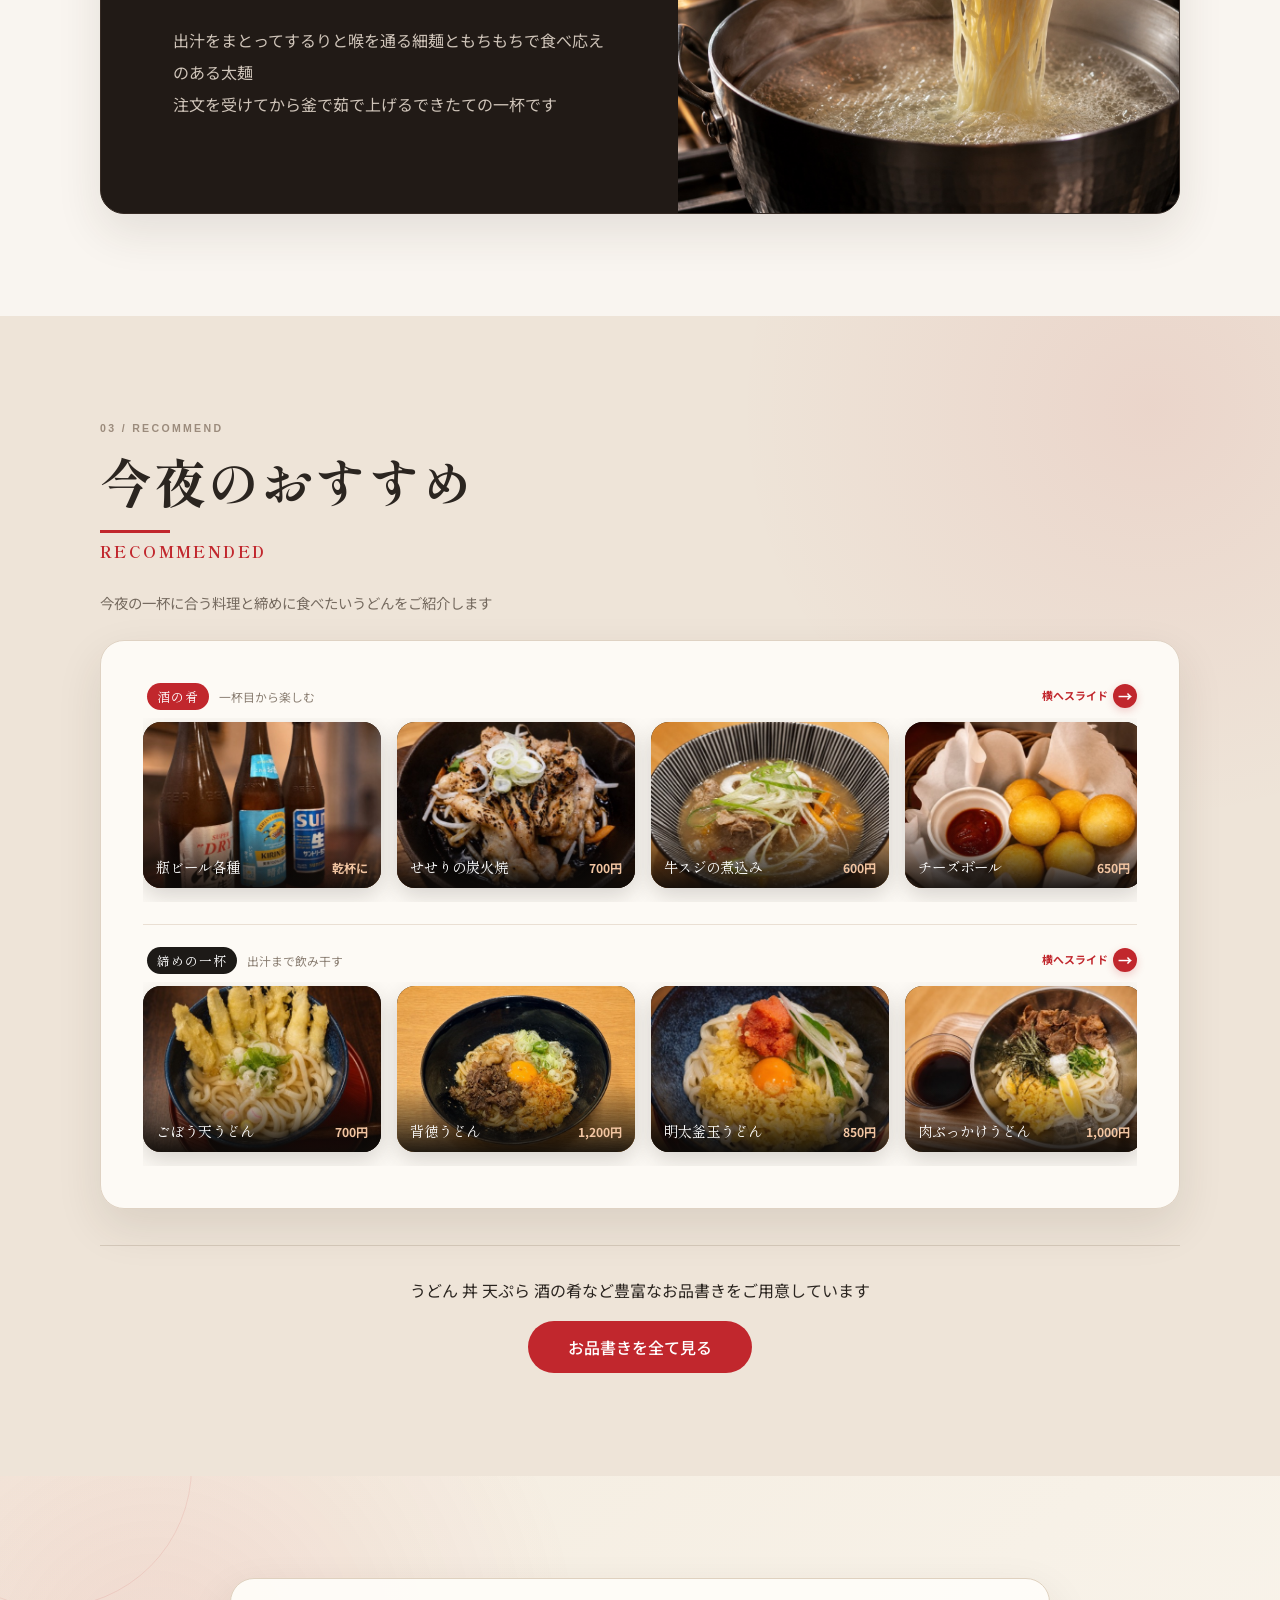
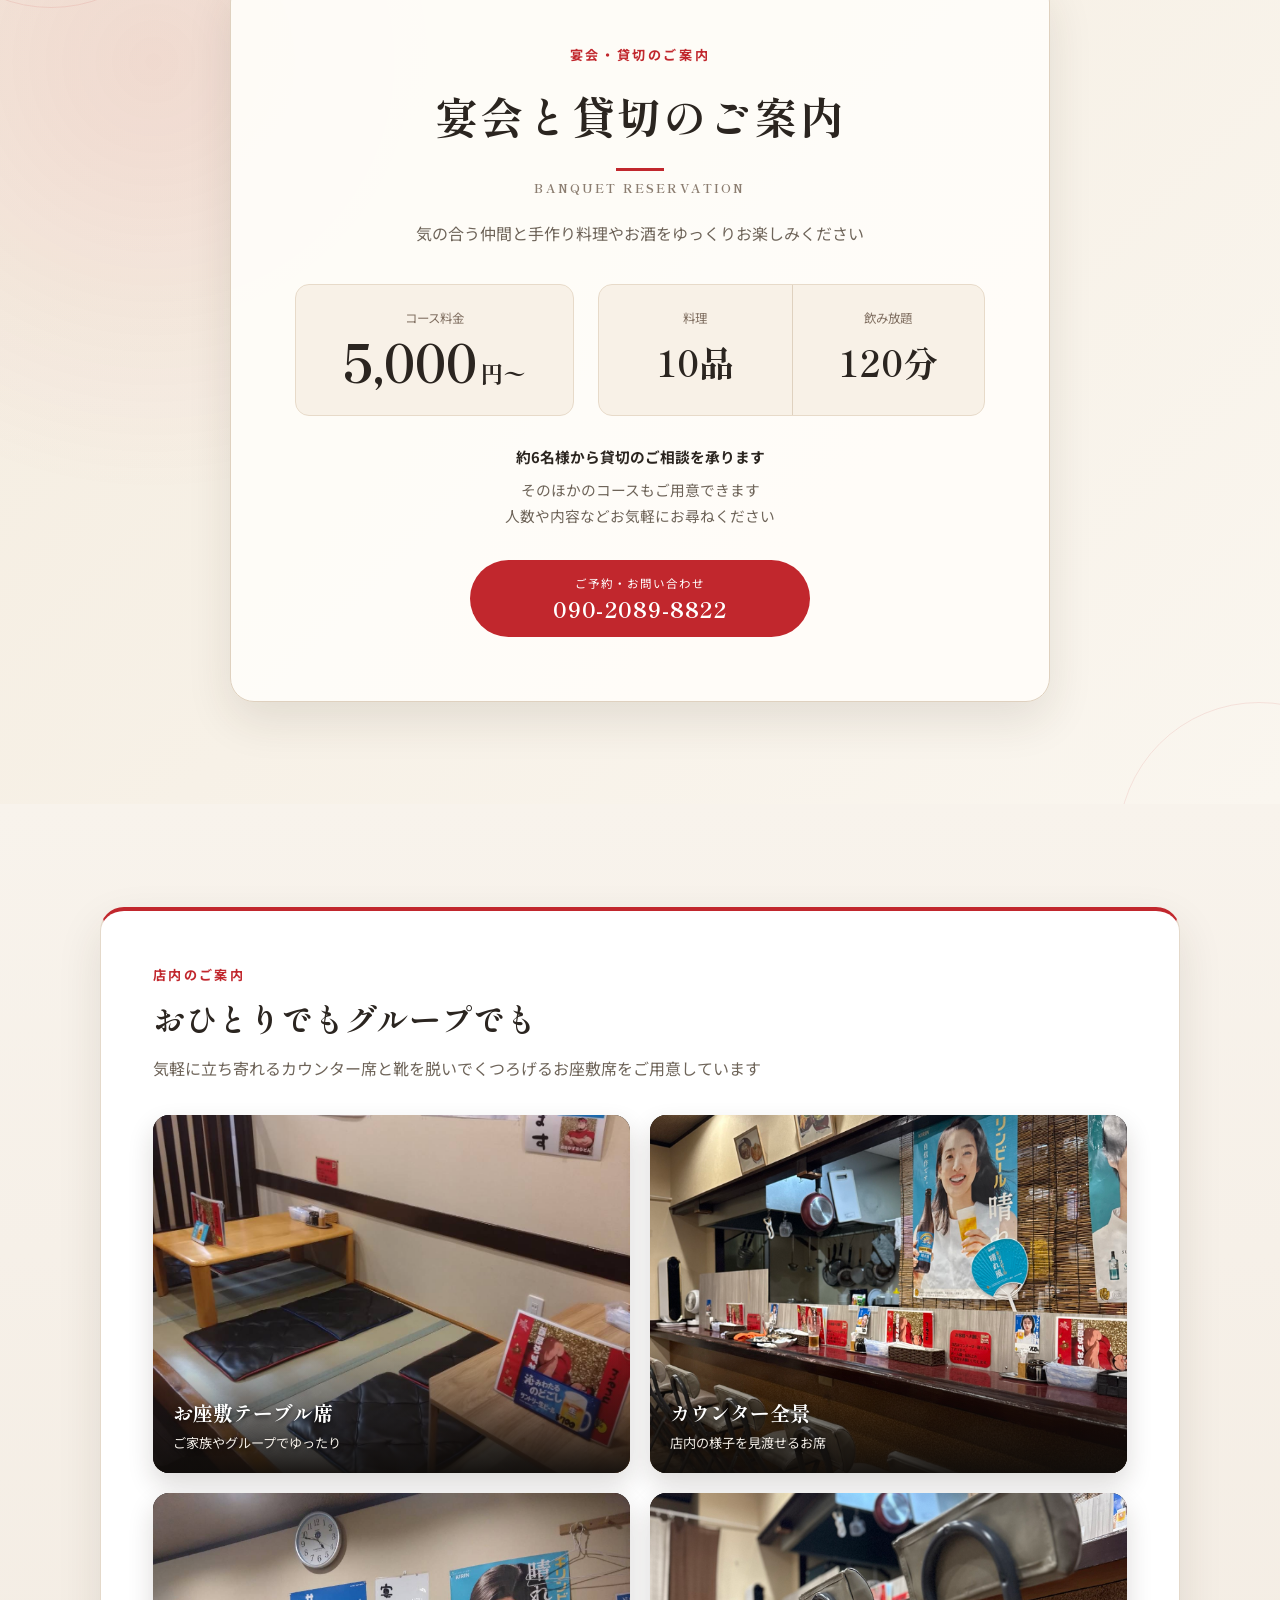
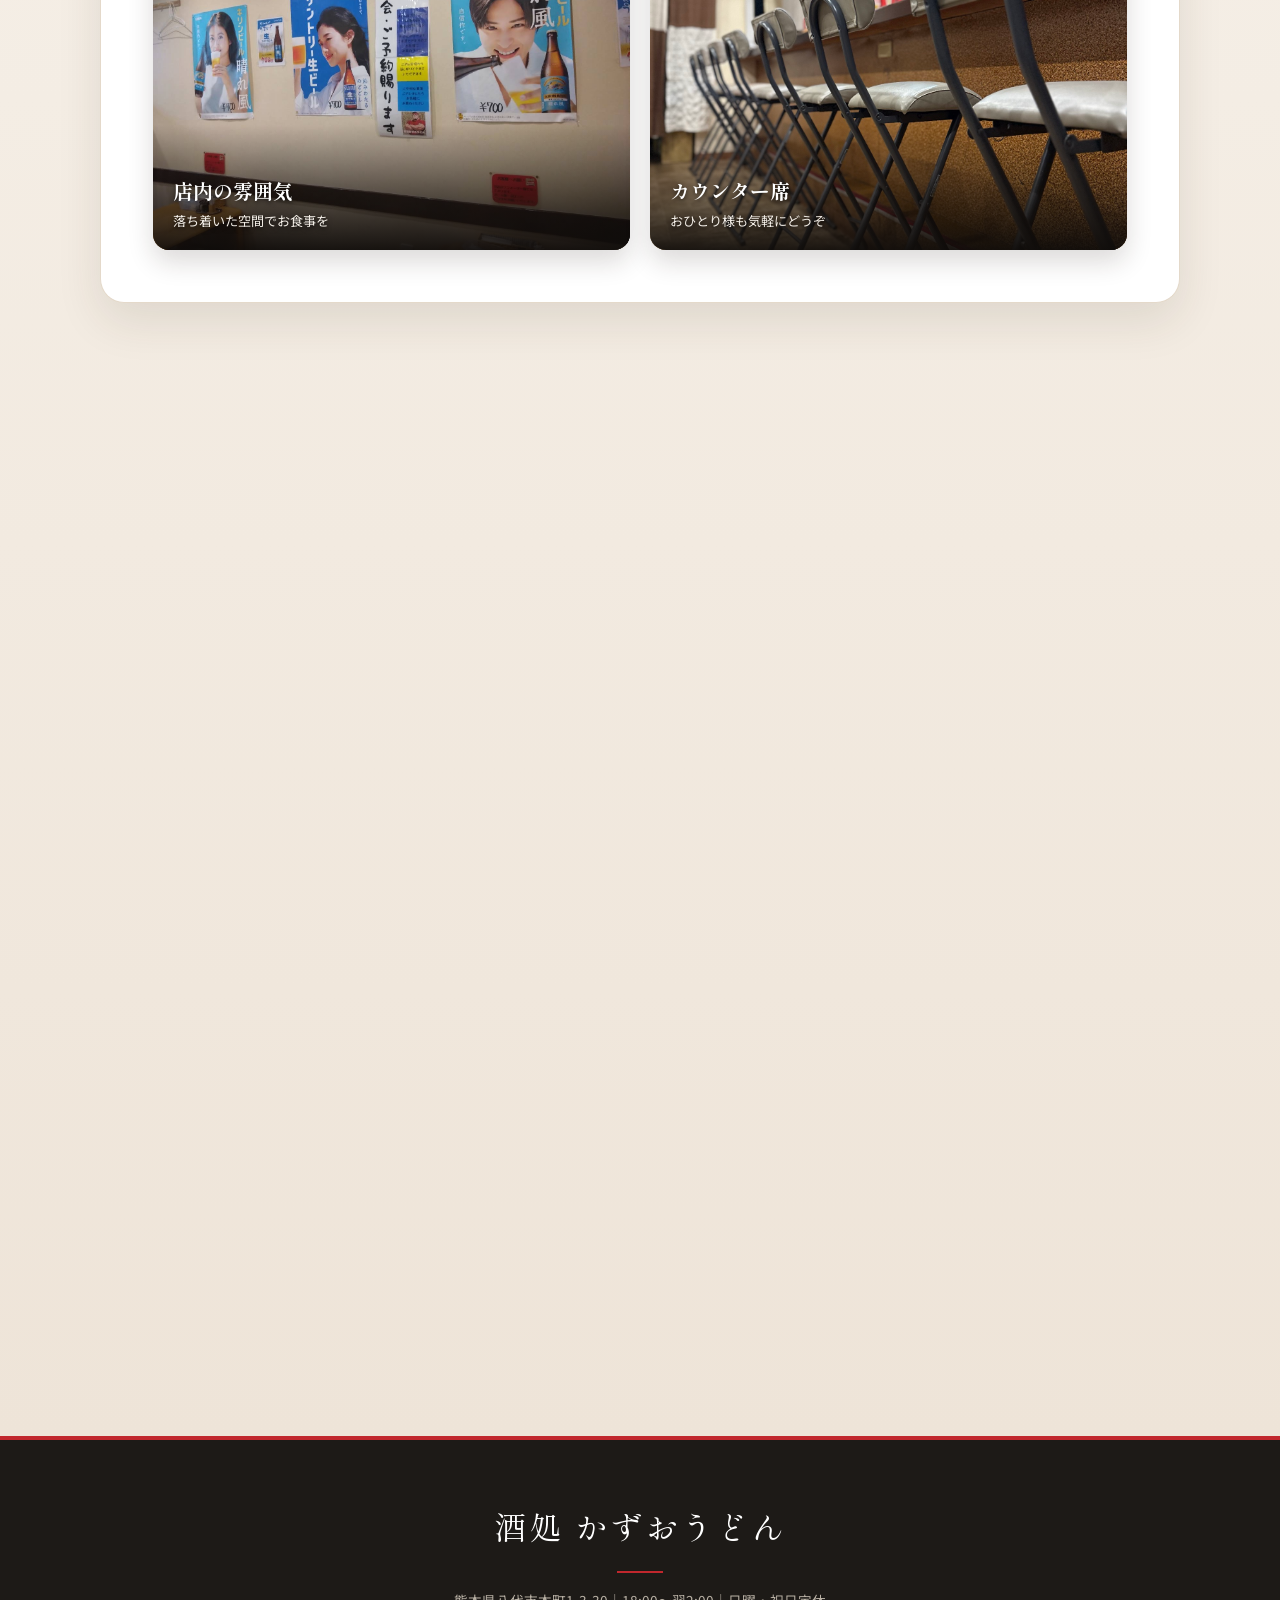
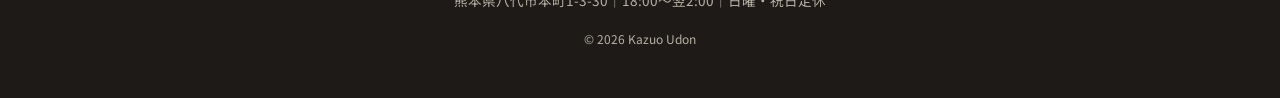
==== commit aed8682b: "Add swipe hints to recommended menus" ====
--- a/index.html
+++ b/index.html
@@ -157,7 +157,7 @@
         <p class="recommend-lead">今夜の一杯に合う料理と締めに食べたいうどんをご紹介します</p>
         <section class="recommend-marquees" aria-label="おすすめメニュー">
           <article class="recommend-row">
-            <p class="recommend-row-label"><span>酒の肴</span>一杯目から楽しむ</p>
+            <p class="recommend-row-label"><span>酒の肴</span>一杯目から楽しむ <small class="recommend-swipe-hint">横へスライド <span aria-hidden="true">→</span></small></p>
             <nav class="menu-marquee" aria-label="おすすめの居酒屋料理">
               <a class="recommend-card" href="menu.html#izakaya-menu">
                 <img src="images/recommend-thumbs/bottled-beer.jpg" alt="瓶ビール各種" decoding="async">
@@ -190,7 +190,7 @@
             </nav>
           </article>
           <article class="recommend-row">
-            <p class="recommend-row-label"><span>締めの一杯</span>出汁まで飲み干す</p>
+            <p class="recommend-row-label"><span>締めの一杯</span>出汁まで飲み干す <small class="recommend-swipe-hint">横へスライド <span aria-hidden="true">→</span></small></p>
             <nav class="menu-marquee" aria-label="おすすめのうどん">
               <a class="recommend-card" href="menu.html#udon-menu">
                 <img src="images/recommend-thumbs/goboten-udon.jpg" alt="ごぼう天うどん" decoding="async">
--- a/css/style.css
+++ b/css/style.css
@@ -976,7 +976,7 @@
   font-size: 0.74rem;
 }
 
-.recommend-row-label span {
+.recommend-row-label > span {
   padding: 2px 10px;
   border-radius: 999px;
   background: var(--color-dark);
@@ -986,8 +986,32 @@
   letter-spacing: 0.08em;
 }
 
-.recommend-row:first-child .recommend-row-label span {
+.recommend-row:first-child .recommend-row-label > span {
   background: var(--color-accent);
+}
+
+.recommend-swipe-hint {
+  display: inline-flex;
+  align-items: center;
+  gap: 5px;
+  margin-left: auto;
+  color: var(--color-accent);
+  font-size: 0.68rem;
+  font-weight: 700;
+  white-space: nowrap;
+}
+
+.recommend-swipe-hint span {
+  display: grid;
+  width: 24px;
+  height: 24px;
+  place-items: center;
+  border-radius: 50%;
+  background: var(--color-accent);
+  color: #fff;
+  font-size: 0.9rem;
+  line-height: 1;
+  box-shadow: 0 3px 9px rgba(193, 39, 45, 0.22);
 }
 
 .menu-marquee {
@@ -2377,6 +2401,7 @@
 
   .recommend-row-label {
     margin-left: 20px;
+    margin-right: 20px;
   }
 
   .recommend-card {
@@ -3092,6 +3117,7 @@
 
   .recommend-row-label {
     margin-left: 16px;
+    margin-right: 16px;
   }
 
   .recommend-row + .recommend-row {
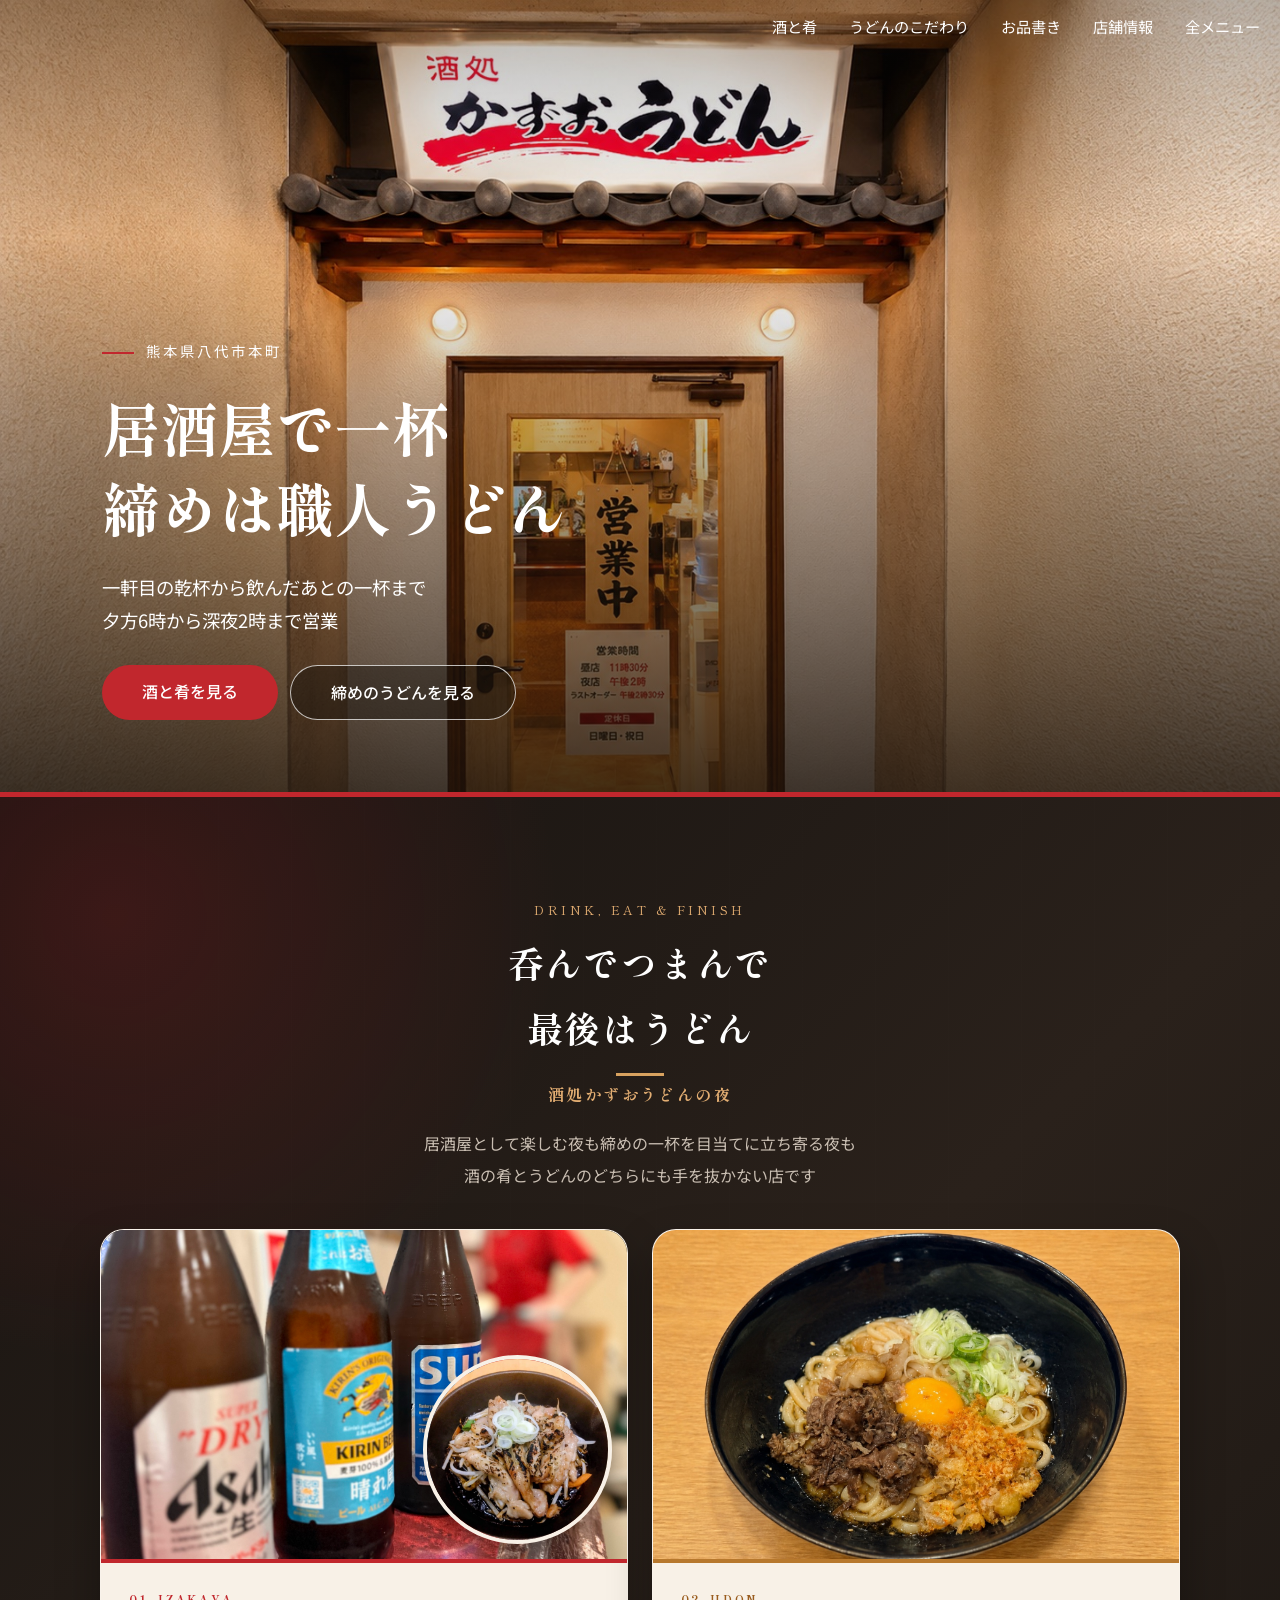
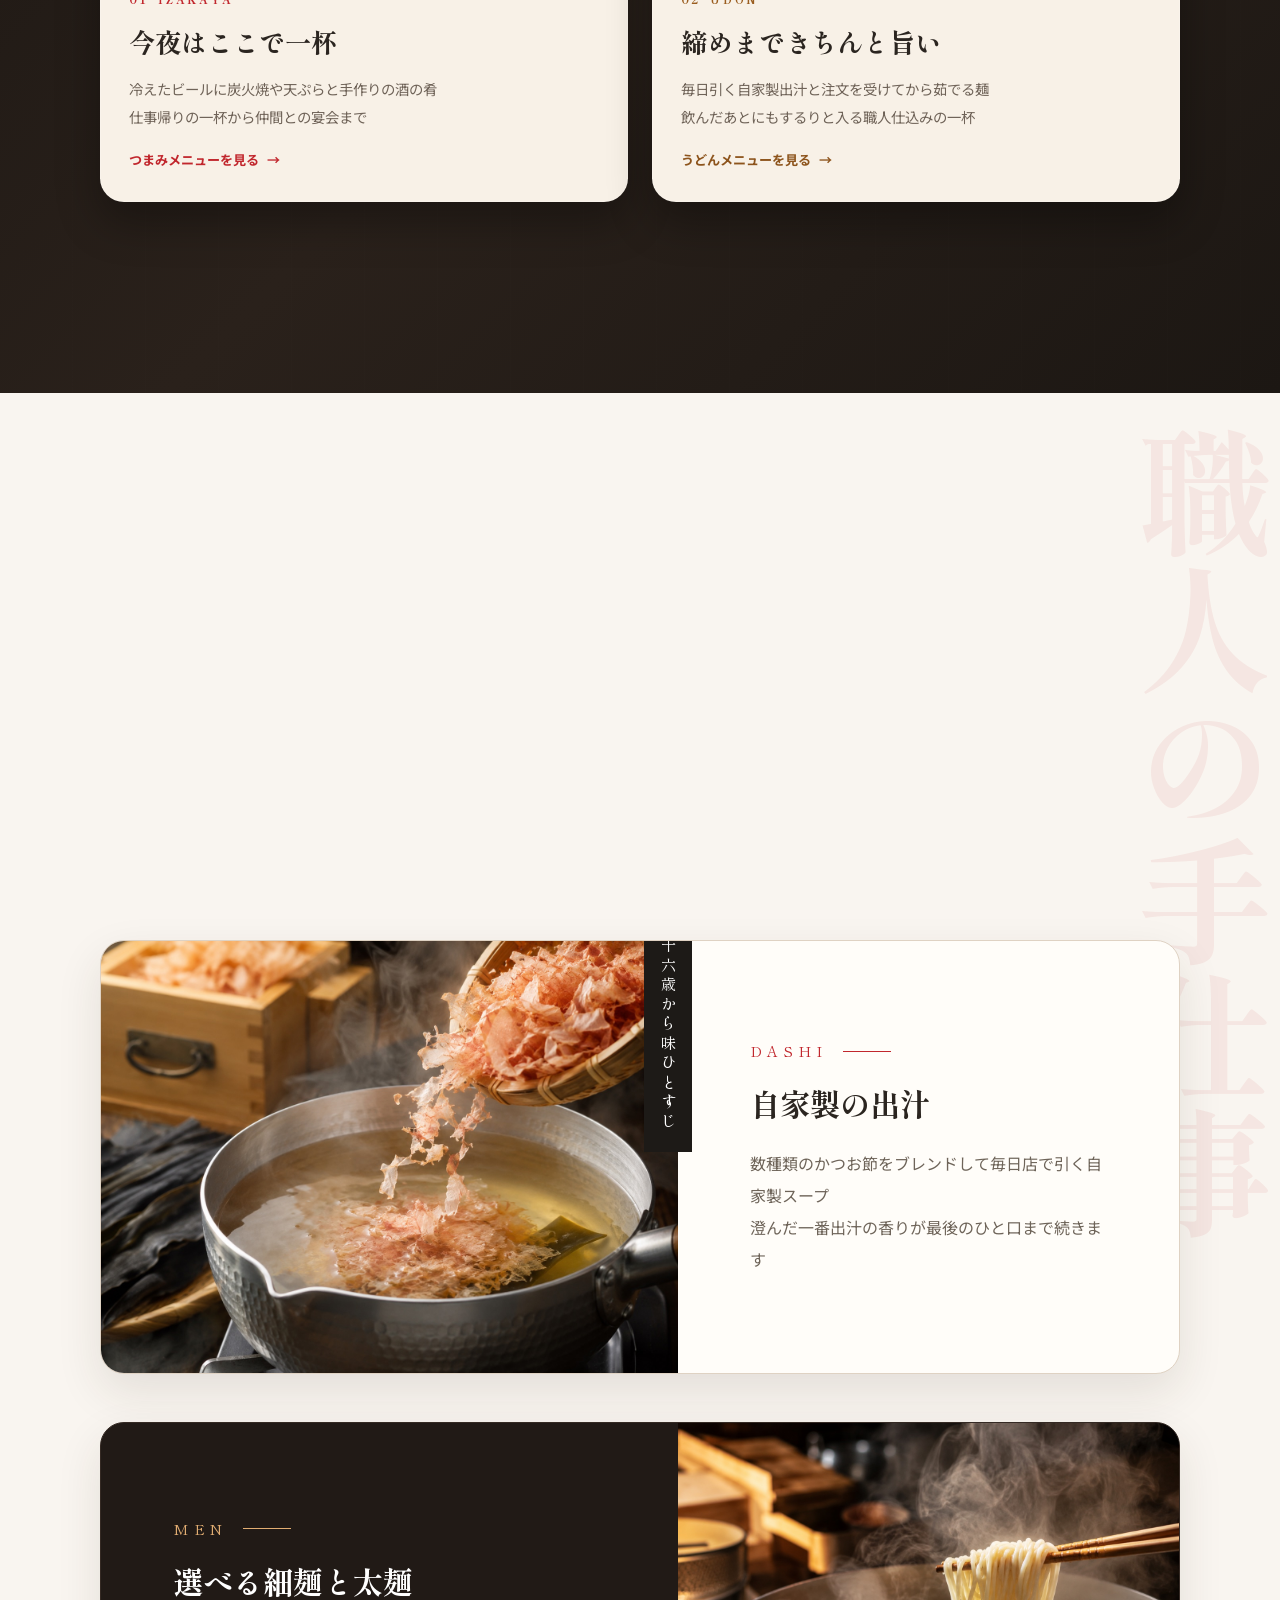
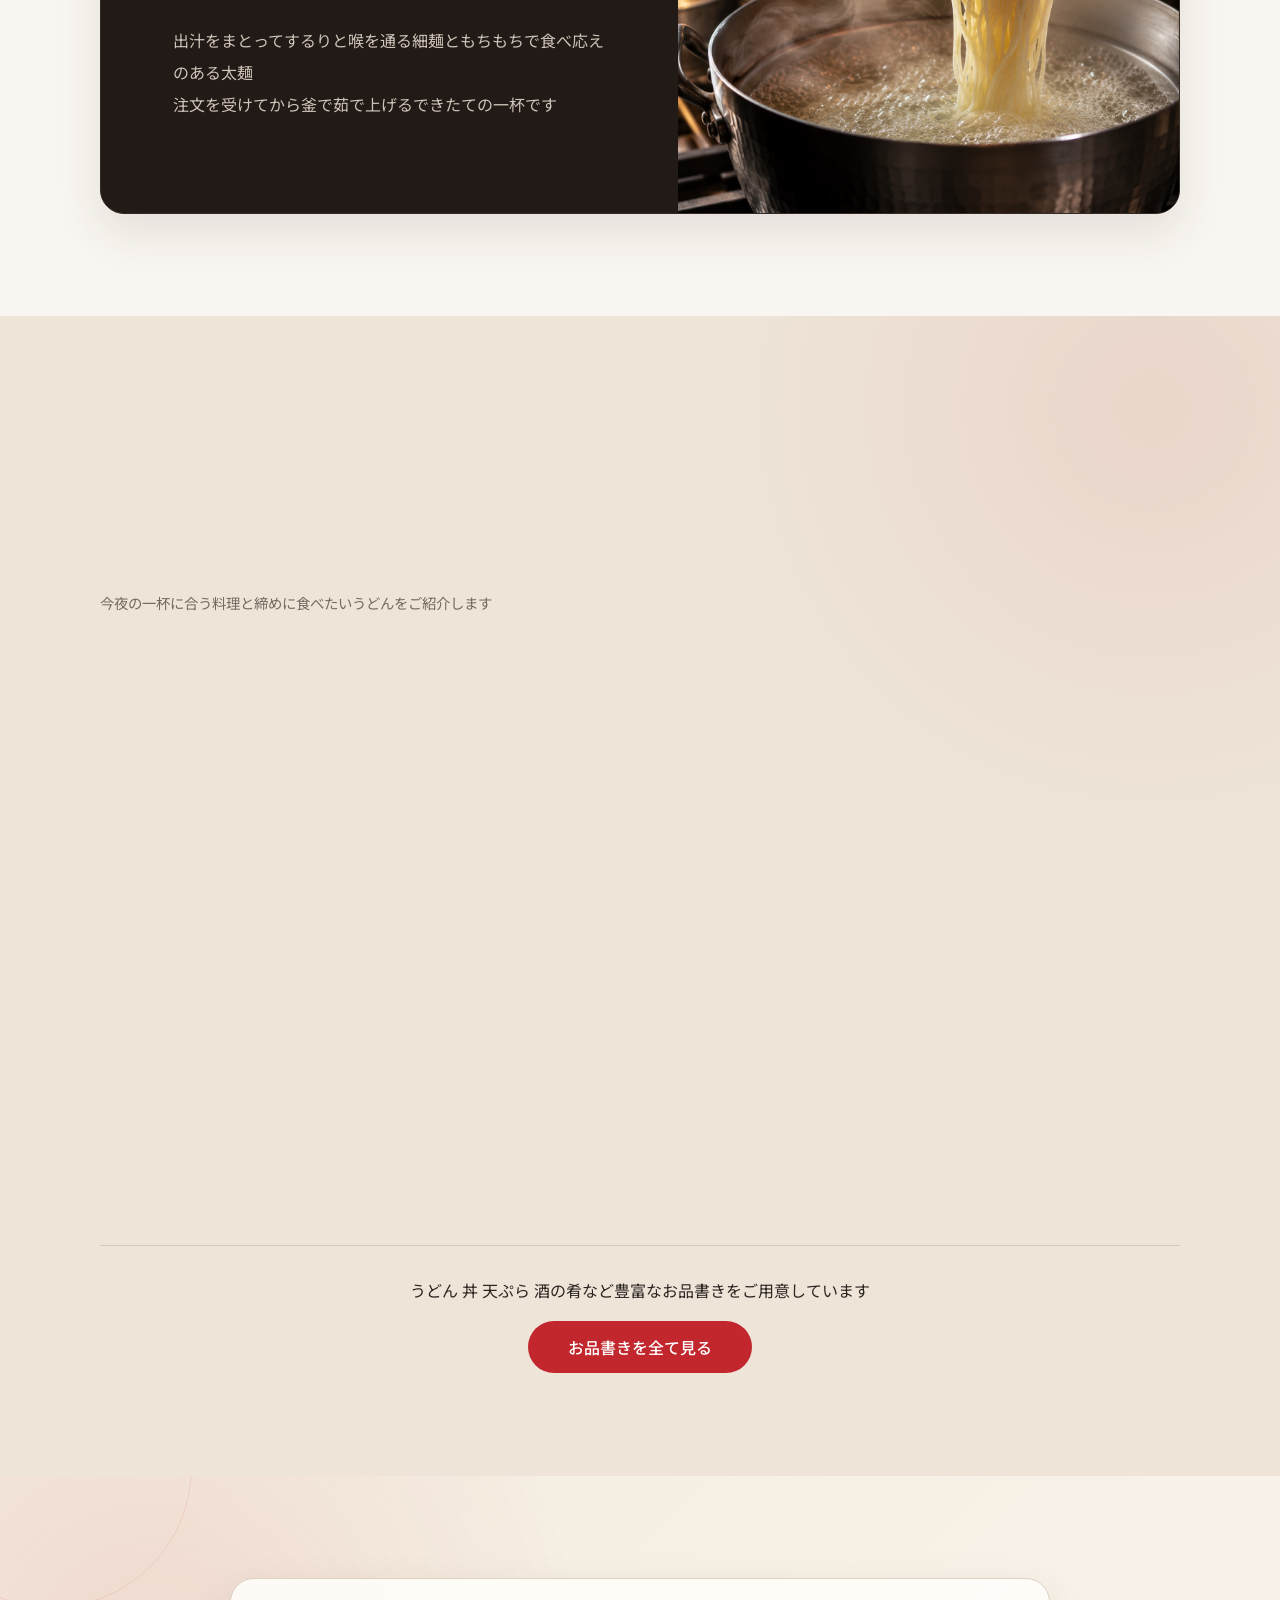
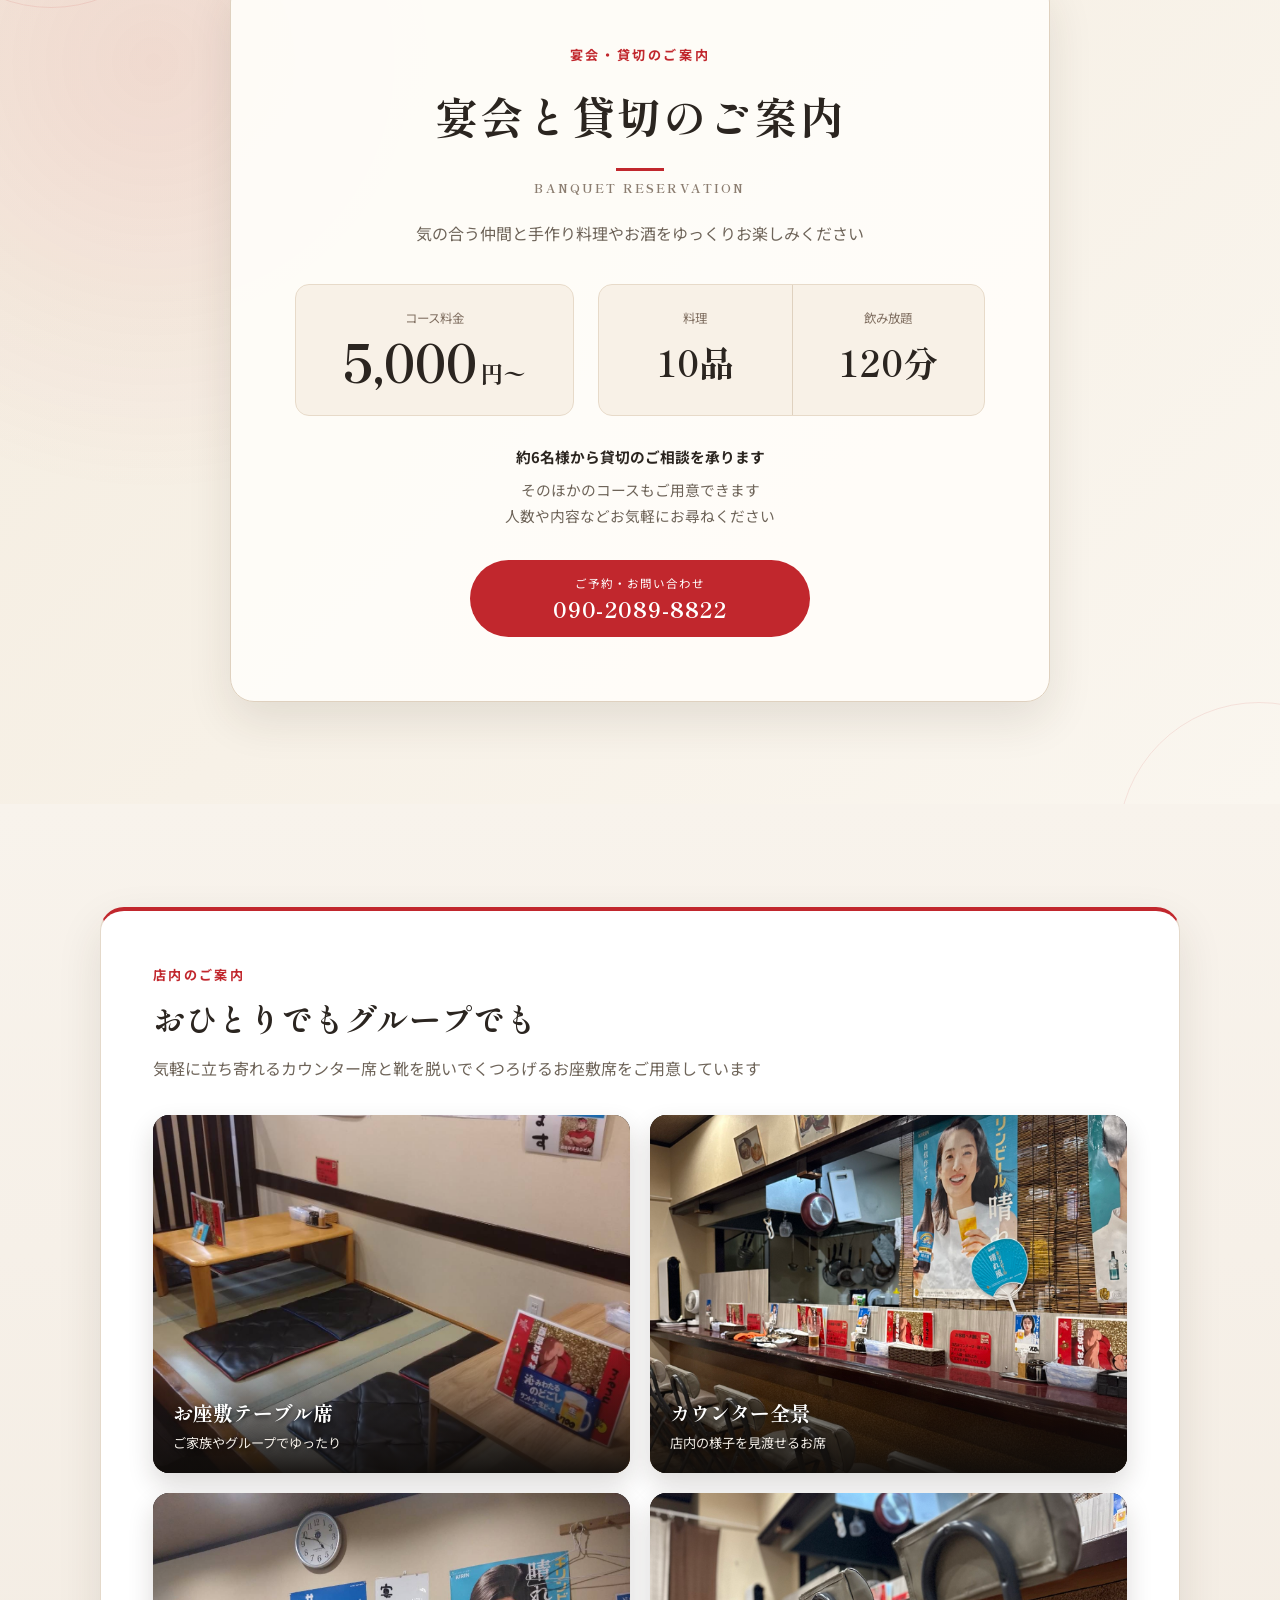
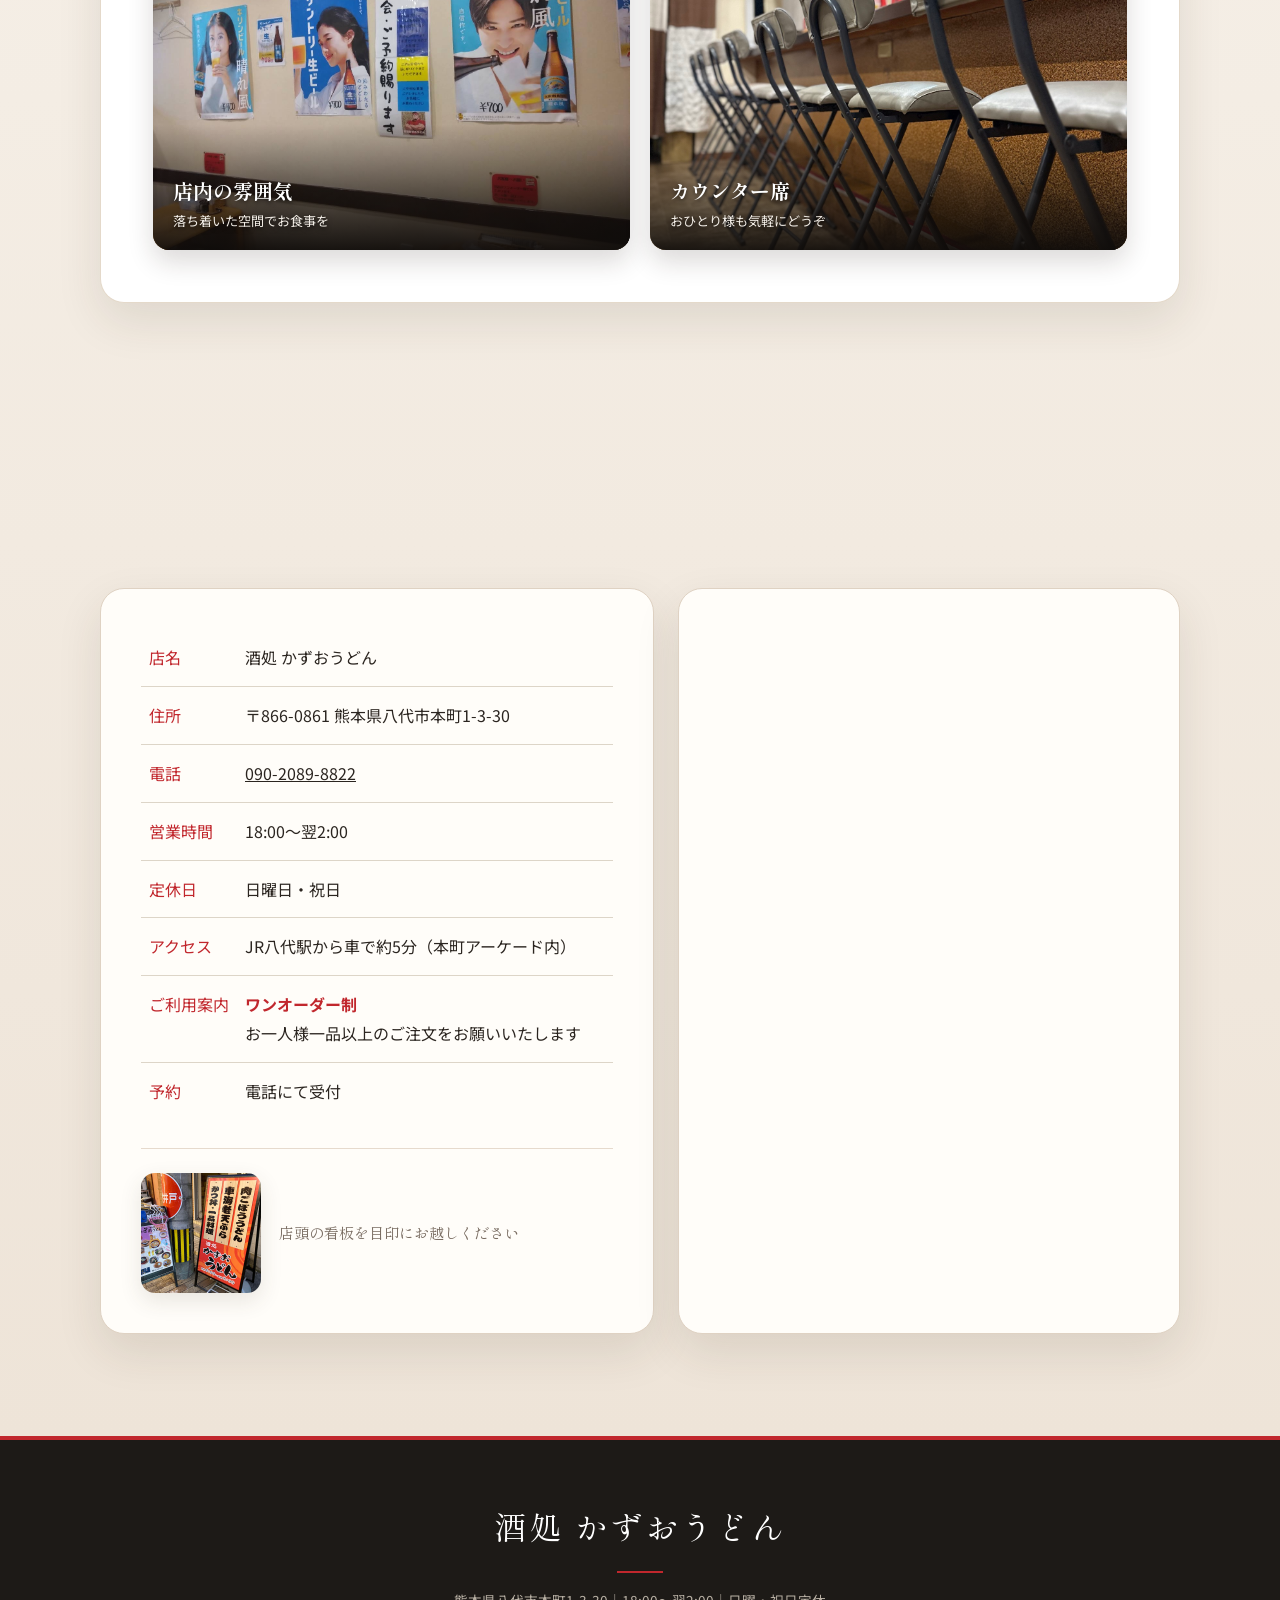
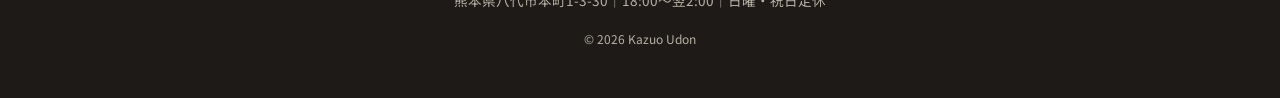
==== commit a19cce98: "Add clickable arrows to recommended sliders" ====
--- a/index.html
+++ b/index.html
@@ -13,7 +13,7 @@
   <link rel="preconnect" href="https://fonts.googleapis.com">
   <link rel="preconnect" href="https://fonts.gstatic.com" crossorigin>
   <link href="https://fonts.googleapis.com/css2?family=Noto+Sans+JP:wght@400;500;700&amp;family=Shippori+Mincho:wght@600;800&amp;display=swap" rel="stylesheet">
-  <link rel="stylesheet" href="css/style.css?v=20260726-2">
+  <link rel="stylesheet" href="css/style.css?v=20260726-3">
   <script type="application/ld+json">
   {
     "@context": "https://schema.org",
@@ -157,8 +157,9 @@
         <p class="recommend-lead">今夜の一杯に合う料理と締めに食べたいうどんをご紹介します</p>
         <section class="recommend-marquees" aria-label="おすすめメニュー">
           <article class="recommend-row">
-            <p class="recommend-row-label"><span>酒の肴</span>一杯目から楽しむ <small class="recommend-swipe-hint">横へスライド <span aria-hidden="true">→</span></small></p>
-            <nav class="menu-marquee" aria-label="おすすめの居酒屋料理">
+            <p class="recommend-row-label"><span>酒の肴</span>一杯目から楽しむ</p>
+            <div class="recommend-slider-shell" data-recommend-slider>
+              <nav class="menu-marquee" aria-label="おすすめの居酒屋料理">
               <a class="recommend-card" href="menu.html#izakaya-menu">
                 <img src="images/recommend-thumbs/bottled-beer.jpg" alt="瓶ビール各種" decoding="async">
                 <span class="recommend-card-caption"><span>瓶ビール各種</span><span class="recommend-card-price">乾杯に</span></span>
@@ -187,11 +188,15 @@
                 <img src="images/recommend-thumbs/eihire.jpg" alt="エイひれあぶり" loading="lazy" decoding="async">
                 <span class="recommend-card-caption"><span>エイひれあぶり</span><span class="recommend-card-price">600円</span></span>
               </a>
-            </nav>
+              </nav>
+              <button class="recommend-slider-button recommend-slider-prev" type="button" aria-label="前のおすすめ料理を見る">‹</button>
+              <button class="recommend-slider-button recommend-slider-next" type="button" aria-label="次のおすすめ料理を見る">›</button>
+            </div>
           </article>
           <article class="recommend-row">
-            <p class="recommend-row-label"><span>締めの一杯</span>出汁まで飲み干す <small class="recommend-swipe-hint">横へスライド <span aria-hidden="true">→</span></small></p>
-            <nav class="menu-marquee" aria-label="おすすめのうどん">
+            <p class="recommend-row-label"><span>締めの一杯</span>出汁まで飲み干す</p>
+            <div class="recommend-slider-shell" data-recommend-slider>
+              <nav class="menu-marquee" aria-label="おすすめのうどん">
               <a class="recommend-card" href="menu.html#udon-menu">
                 <img src="images/recommend-thumbs/goboten-udon.jpg" alt="ごぼう天うどん" decoding="async">
                 <span class="recommend-card-caption"><span>ごぼう天うどん</span><span class="recommend-card-price">700円</span></span>
@@ -220,7 +225,10 @@
                 <img src="images/recommend-thumbs/kamatama.jpg" alt="釜たまうどん" loading="lazy" decoding="async">
                 <span class="recommend-card-caption"><span>釜たまうどん</span><span class="recommend-card-price">600円</span></span>
               </a>
-            </nav>
+              </nav>
+              <button class="recommend-slider-button recommend-slider-prev" type="button" aria-label="前のおすすめうどんを見る">‹</button>
+              <button class="recommend-slider-button recommend-slider-next" type="button" aria-label="次のおすすめうどんを見る">›</button>
+            </div>
           </article>
         </section>
 
@@ -339,6 +347,6 @@
     <p class="copyright">&copy; 2026 Kazuo Udon</p>
   </footer>
 
-  <script src="js/script.js?v=20260726-2"></script>
+  <script src="js/script.js?v=20260726-3"></script>
 </body>
 </html>
--- a/css/style.css
+++ b/css/style.css
@@ -990,30 +990,6 @@
   background: var(--color-accent);
 }
 
-.recommend-swipe-hint {
-  display: inline-flex;
-  align-items: center;
-  gap: 5px;
-  margin-left: auto;
-  color: var(--color-accent);
-  font-size: 0.68rem;
-  font-weight: 700;
-  white-space: nowrap;
-}
-
-.recommend-swipe-hint span {
-  display: grid;
-  width: 24px;
-  height: 24px;
-  place-items: center;
-  border-radius: 50%;
-  background: var(--color-accent);
-  color: #fff;
-  font-size: 0.9rem;
-  line-height: 1;
-  box-shadow: 0 3px 9px rgba(193, 39, 45, 0.22);
-}
-
 .menu-marquee {
   display: flex;
   gap: 16px;
@@ -1025,6 +1001,50 @@
   scrollbar-width: thin;
   overscroll-behavior-inline: contain;
   -webkit-overflow-scrolling: touch;
+}
+
+.recommend-slider-shell {
+  position: relative;
+}
+
+.recommend-slider-button {
+  position: absolute;
+  top: calc(50% - 7px);
+  z-index: 3;
+  display: grid;
+  width: 44px;
+  height: 44px;
+  padding: 0;
+  place-items: center;
+  border: 2px solid rgba(255, 255, 255, 0.9);
+  border-radius: 50%;
+  background: rgba(29, 26, 23, 0.92);
+  color: #fff;
+  font-size: 1.55rem;
+  line-height: 1;
+  cursor: pointer;
+  box-shadow: 0 7px 20px rgba(0, 0, 0, 0.34);
+  transform: translateY(-50%);
+  transition: background 0.2s, opacity 0.2s, transform 0.2s;
+}
+
+.recommend-slider-button:hover:not(:disabled),
+.recommend-slider-button:focus-visible:not(:disabled) {
+  background: var(--color-accent);
+  transform: translateY(-50%) scale(1.06);
+}
+
+.recommend-slider-button:disabled {
+  opacity: 0;
+  pointer-events: none;
+}
+
+.recommend-slider-prev {
+  left: 10px;
+}
+
+.recommend-slider-next {
+  right: 10px;
 }
 
 .recommend-card {
@@ -2430,6 +2450,22 @@
     display: none;
   }
 
+  .recommend-slider-button {
+    top: calc(50% - 6px);
+    width: 38px;
+    height: 38px;
+    border-width: 1px;
+    font-size: 1.35rem;
+  }
+
+  .recommend-slider-prev {
+    left: 8px;
+  }
+
+  .recommend-slider-next {
+    right: 8px;
+  }
+
   .page-head {
     padding: 96px 20px 34px;
   }
